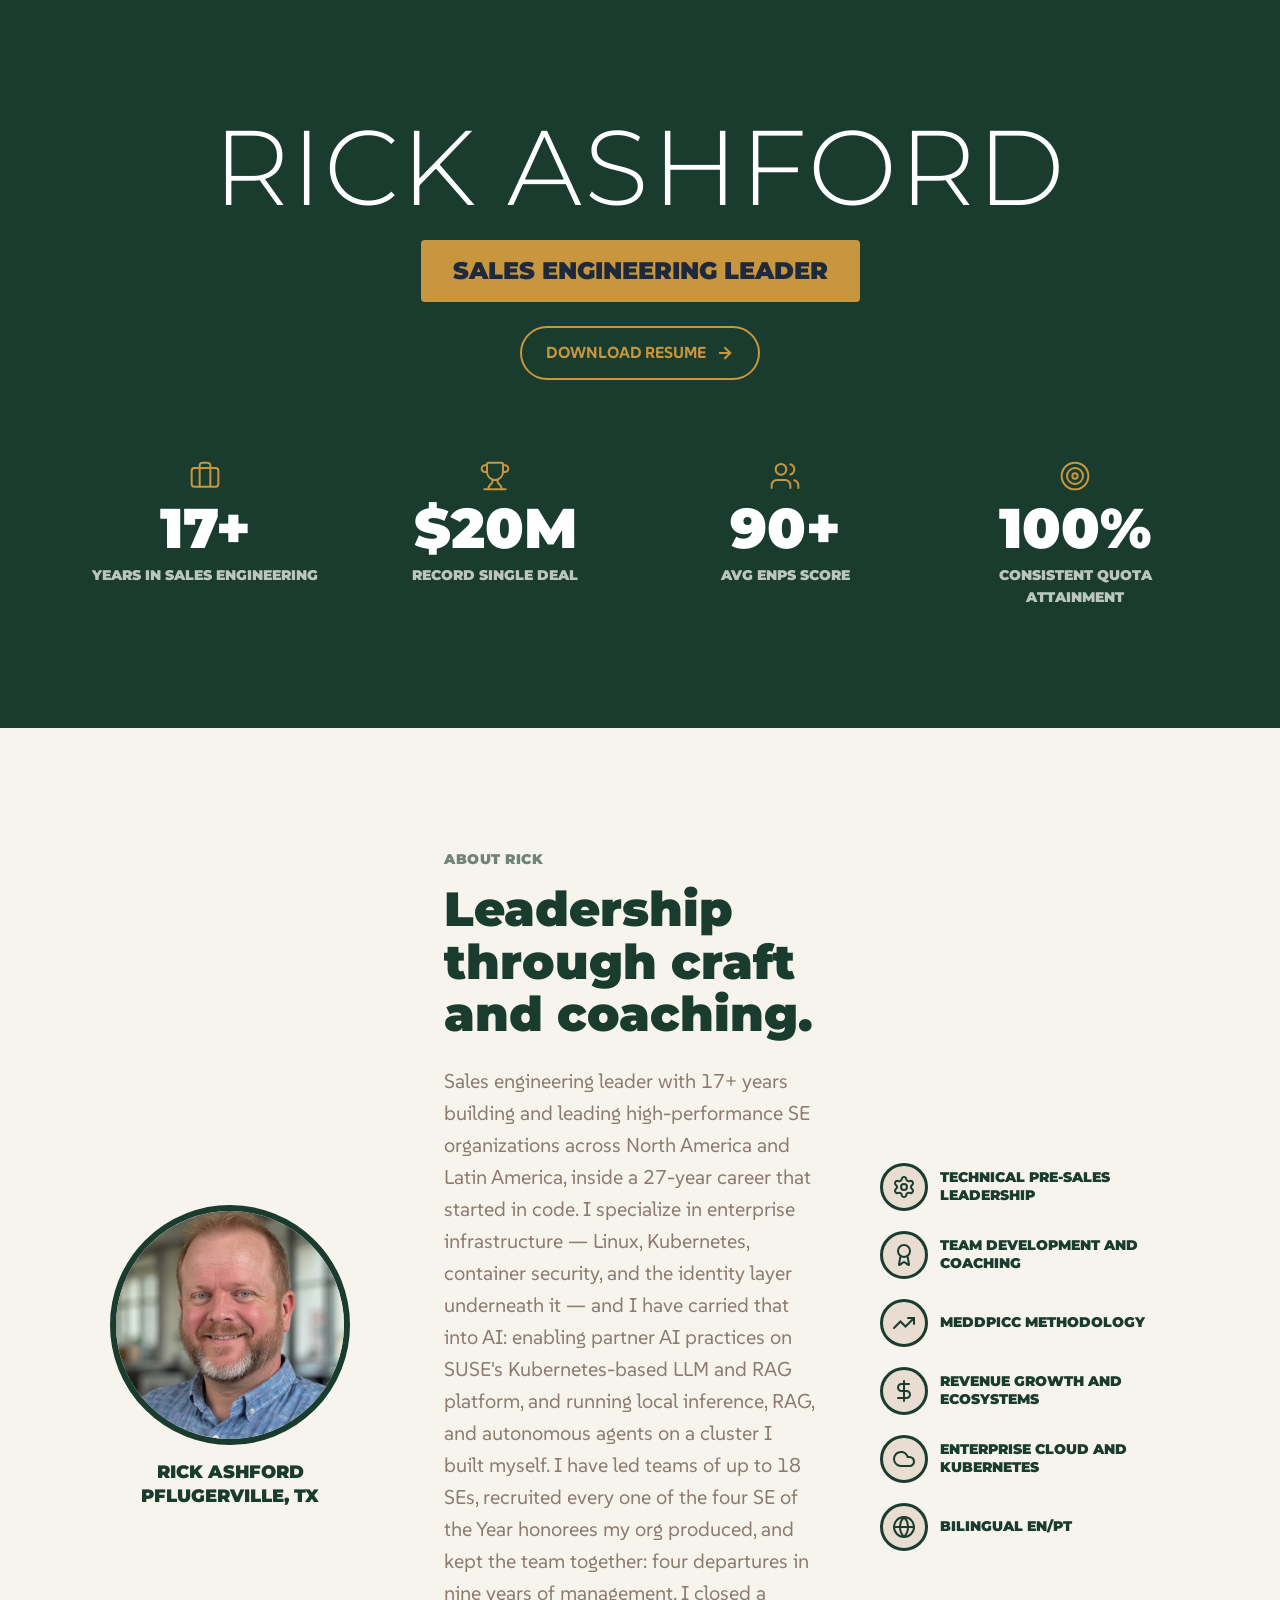
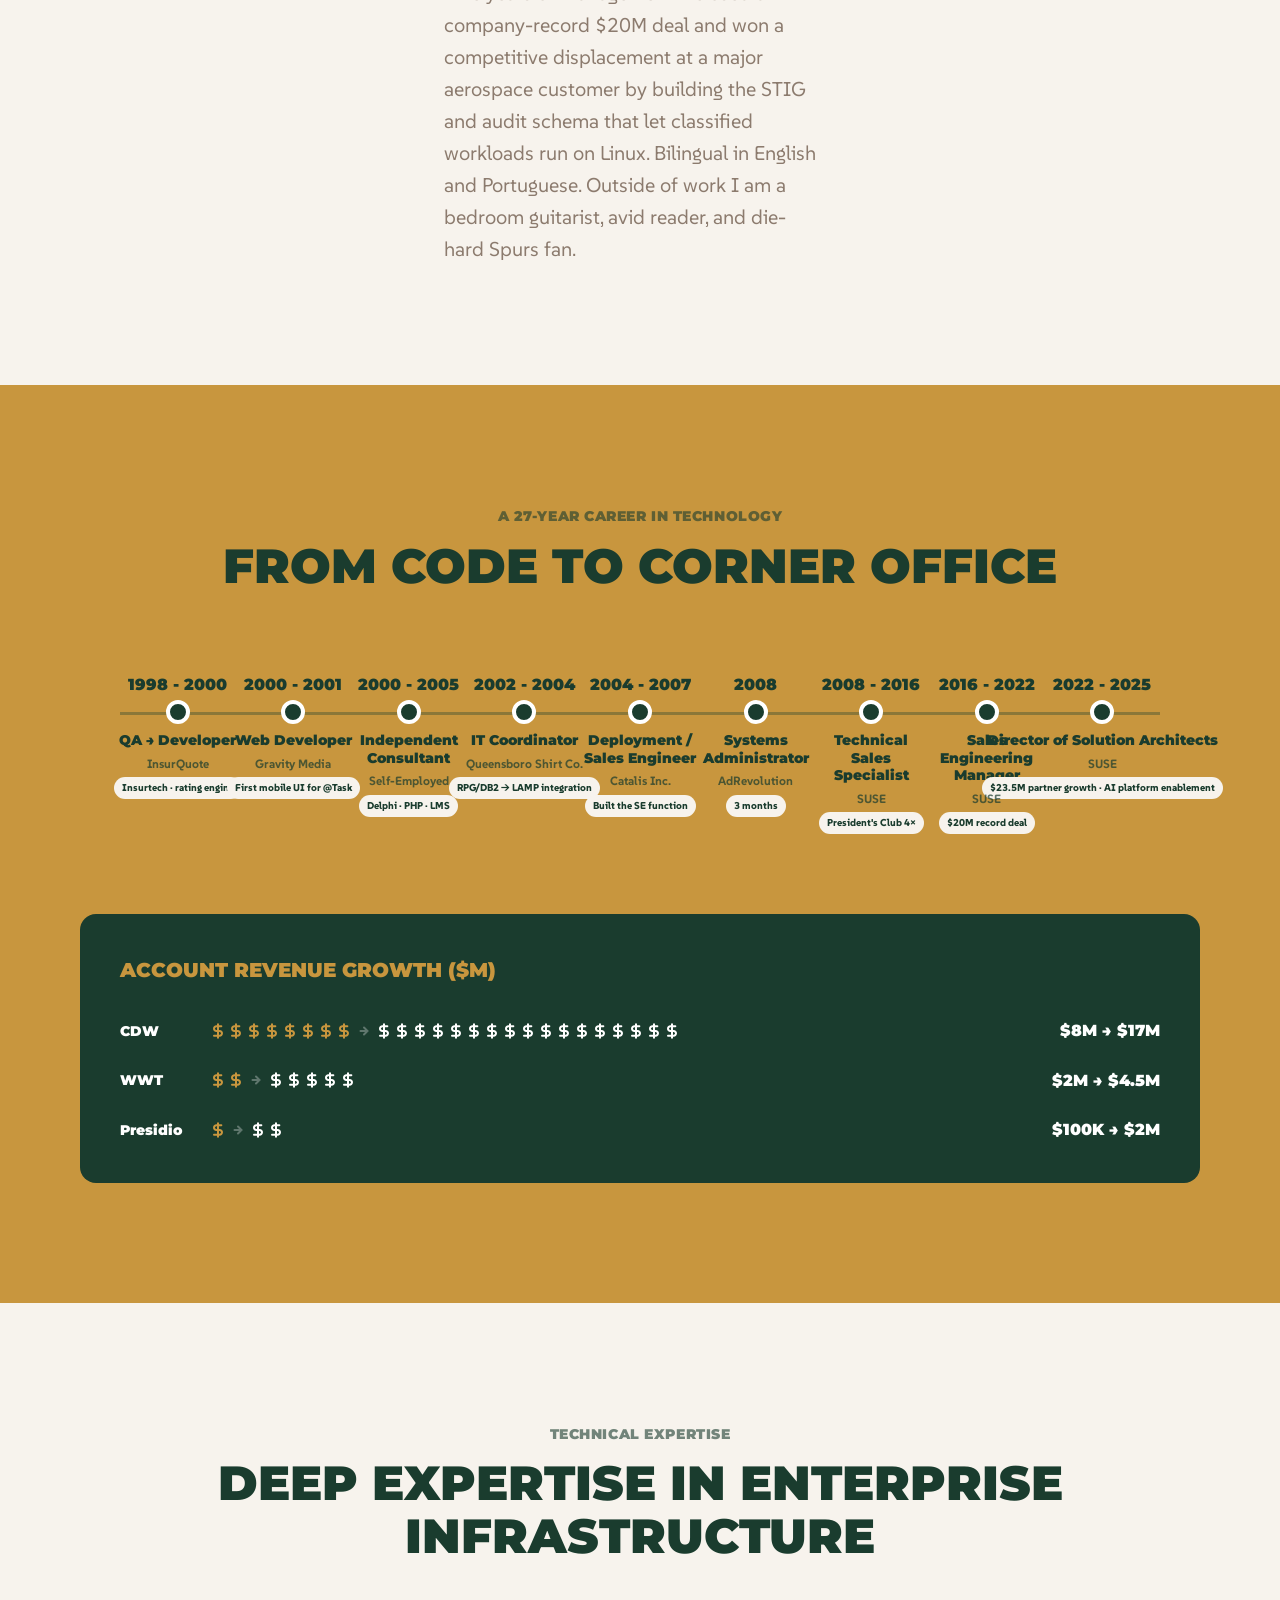
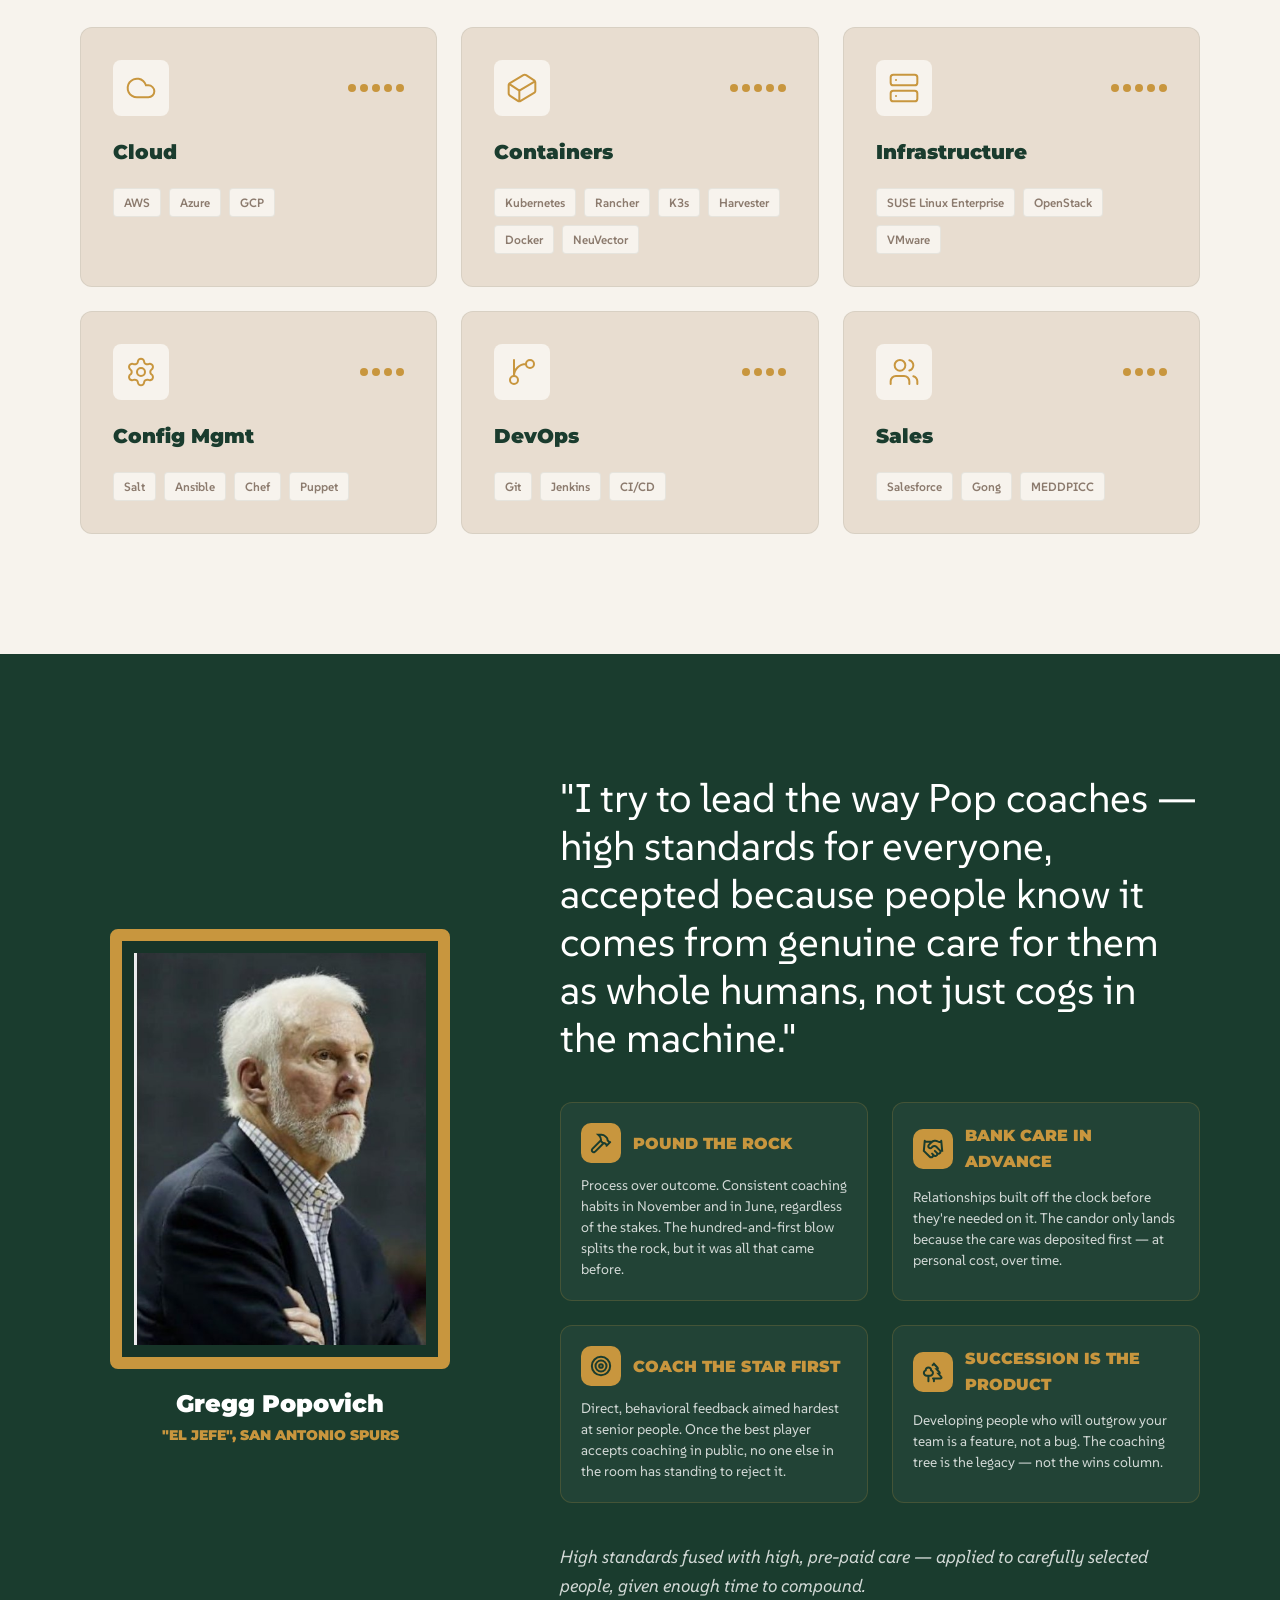
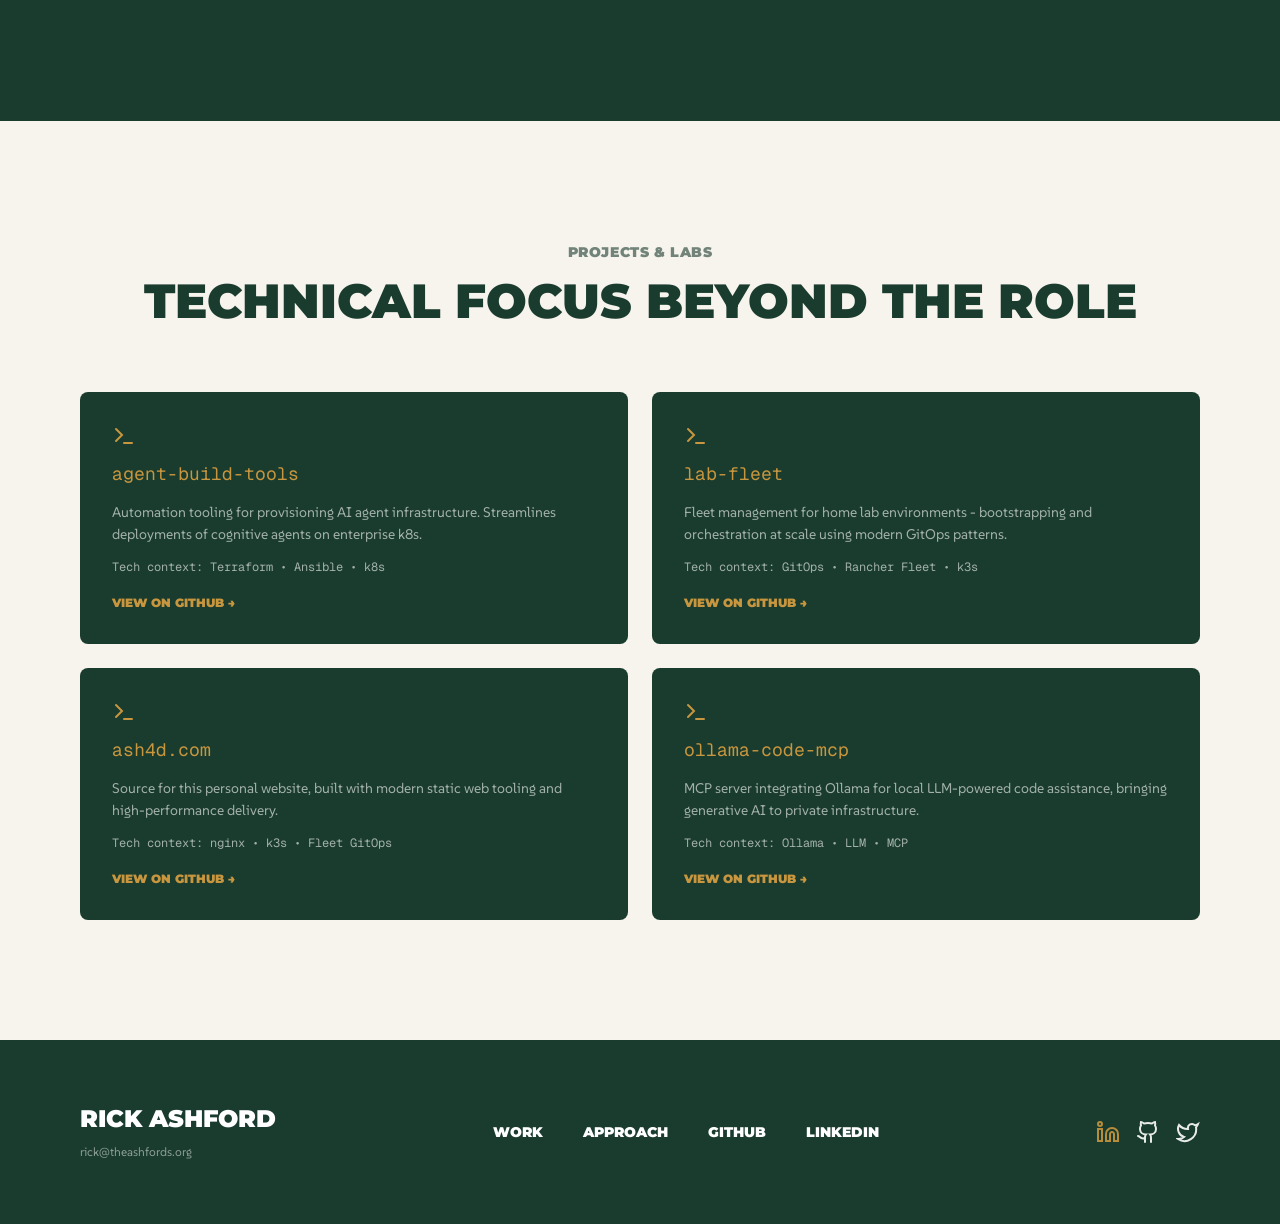
==== site/index.html @ 8d8cb748 "Add AI/ML skills and self-directed technical work The technical skills section had no AI content at " ====
<!DOCTYPE html>
<html lang="en">
<head>
<meta charset="utf-8">
<meta name="viewport" content="width=device-width, initial-scale=1">
<title>Rick Ashford — Sales Engineering Leader</title>
<meta name="description" content="Sales engineering leader with 17+ years building and leading high-performance SE organizations, inside a 27-year career in technology. Enterprise Linux, Kubernetes, identity and container security.">
<link rel="preconnect" href="https://fonts.googleapis.com">
<link rel="preconnect" href="https://fonts.gstatic.com" crossorigin>
<link href="https://fonts.googleapis.com/css2?family=Montserrat:wght@300;900&family=SUSE:ital,wght@0,400;0,600;0,700;0,800;1,400&family=Geist+Mono&display=swap" rel="stylesheet">
<link rel="stylesheet" href="style.css">
</head>
<body>

<header class="hero" id="top">
  <div class="hero-head">
    <h1>RICK ASHFORD</h1>
    <span class="hero-badge">Sales Engineering Leader</span>
    <a class="btn-resume" href="/resume.pdf">DOWNLOAD RESUME
      <img src="img/v2/hero-arrow-right.svg" alt="" width="18" height="18">
    </a>
  </div>
  <div class="hero-stats">
    <div class="stat">
      <img src="img/v2/briefcase.svg" alt="" width="32" height="32">
      <p class="stat-value">17+</p>
      <p class="stat-label">Years in Sales Engineering</p>
    </div>
    <div class="stat">
      <img src="img/v2/trophy.svg" alt="" width="32" height="32">
      <p class="stat-value">$20M</p>
      <p class="stat-label">Record Single Deal</p>
    </div>
    <div class="stat">
      <img src="img/v2/users.svg" alt="" width="32" height="32">
      <p class="stat-value">90+</p>
      <p class="stat-label">Avg eNPS Score</p>
    </div>
    <div class="stat">
      <img src="img/v2/target.svg" alt="" width="32" height="32">
      <p class="stat-value">100%</p>
      <p class="stat-label">Consistent Quota Attainment</p>
    </div>
  </div>
</header>

<section class="about" id="about">
  <div class="about-photo">
    <div class="photo-ring">
      <img src="img/headshot.jpg" alt="Rick Ashford">
    </div>
    <p class="photo-caption">Rick Ashford<br>Pflugerville, TX</p>
  </div>
  <div class="about-copy">
    <p class="kicker">About Rick</p>
    <h2>Leadership through craft and coaching.</h2>
    <p class="about-body">Sales engineering leader with 17+ years building and leading high-performance SE organizations across North America and Latin America, inside a 27-year career that started in code. I specialize in enterprise infrastructure — Linux, Kubernetes, container security, and the identity layer underneath it — and I have carried that into AI: enabling partner AI practices on SUSE's Kubernetes-based LLM and RAG platform, and running local inference, RAG, and autonomous agents on a cluster I built myself. I have led teams of up to 18 SEs, recruited every one of the four SE of the Year honorees my org produced, and kept the team together: four departures in nine years of management. I closed a company-record $20M deal and won a competitive displacement at a major aerospace customer by building the STIG and audit schema that let classified workloads run on Linux. Bilingual in English and Portuguese. Outside of work I am a bedroom guitarist, avid reader, and die-hard Spurs fan.</p>
  </div>
  <div class="about-highlights">
    <div class="hl"><span class="hl-icon"><img src="img/v2/settings-green.svg" alt="" width="24" height="24"></span>Technical Pre-Sales Leadership</div>
    <div class="hl"><span class="hl-icon"><img src="img/v2/award.svg" alt="" width="24" height="24"></span>Team Development and Coaching</div>
    <div class="hl"><span class="hl-icon"><img src="img/v2/trending-up.svg" alt="" width="24" height="24"></span>MEDDPICC Methodology</div>
    <div class="hl"><span class="hl-icon"><img src="img/v2/dollar-green.svg" alt="" width="24" height="24"></span>Revenue Growth and Ecosystems</div>
    <div class="hl"><span class="hl-icon"><img src="img/v2/cloud-green.svg" alt="" width="24" height="24"></span>Enterprise Cloud and Kubernetes</div>
    <div class="hl"><span class="hl-icon"><img src="img/v2/globe.svg" alt="" width="24" height="24"></span>Bilingual EN/PT</div>
  </div>
</section>

<section class="career" id="work">
  <div class="section-head">
    <p class="kicker">A 27-Year Career in Technology</p>
    <h2>FROM CODE TO CORNER OFFICE</h2>
  </div>
  <div class="timeline">
    <div class="tl-item">
      <div class="tl-top"><p class="tl-years">1998 - 2000</p><span class="tl-dot"></span></div>
      <div class="tl-body">
        <p class="tl-role">QA &rarr; Developer</p>
        <p class="tl-org">InsurQuote</p>
        <span class="tl-tag">Insurtech &middot; rating engine</span>
      </div>
    </div>
    <div class="tl-item">
      <div class="tl-top"><p class="tl-years">2000 - 2001</p><span class="tl-dot"></span></div>
      <div class="tl-body">
        <p class="tl-role">Web Developer</p>
        <p class="tl-org">Gravity Media</p>
        <span class="tl-tag">First mobile UI for @Task</span>
      </div>
    </div>
    <div class="tl-item">
      <div class="tl-top"><p class="tl-years">2000 - 2005</p><span class="tl-dot"></span></div>
      <div class="tl-body">
        <p class="tl-role">Independent Consultant</p>
        <p class="tl-org">Self-Employed</p>
        <span class="tl-tag">Delphi &middot; PHP &middot; LMS</span>
      </div>
    </div>
    <div class="tl-item">
      <div class="tl-top"><p class="tl-years">2002 - 2004</p><span class="tl-dot"></span></div>
      <div class="tl-body">
        <p class="tl-role">IT Coordinator</p>
        <p class="tl-org">Queensboro Shirt Co.</p>
        <span class="tl-tag">RPG/DB2 &rarr; LAMP integration</span>
      </div>
    </div>
    <div class="tl-item">
      <div class="tl-top"><p class="tl-years">2004 - 2007</p><span class="tl-dot"></span></div>
      <div class="tl-body">
        <p class="tl-role">Deployment / Sales Engineer</p>
        <p class="tl-org">Catalis Inc.</p>
        <span class="tl-tag">Built the SE function</span>
      </div>
    </div>
    <div class="tl-item">
      <div class="tl-top"><p class="tl-years">2008</p><span class="tl-dot"></span></div>
      <div class="tl-body">
        <p class="tl-role">Systems Administrator</p>
        <p class="tl-org">AdRevolution</p>
        <span class="tl-tag">3 months</span>
      </div>
    </div>
    <div class="tl-item">
      <div class="tl-top"><p class="tl-years">2008 - 2016</p><span class="tl-dot"></span></div>
      <div class="tl-body">
        <p class="tl-role">Technical Sales Specialist</p>
        <p class="tl-org">SUSE</p>
        <span class="tl-tag">President's Club 4&times;</span>
      </div>
    </div>
    <div class="tl-item">
      <div class="tl-top"><p class="tl-years">2016 - 2022</p><span class="tl-dot"></span></div>
      <div class="tl-body">
        <p class="tl-role">Sales Engineering Manager</p>
        <p class="tl-org">SUSE</p>
        <span class="tl-tag">$20M record deal</span>
      </div>
    </div>
    <div class="tl-item">
      <div class="tl-top"><p class="tl-years">2022 - 2025</p><span class="tl-dot"></span></div>
      <div class="tl-body">
        <p class="tl-role">Director of Solution Architects</p>
        <p class="tl-org">SUSE</p>
        <span class="tl-tag">$23.5M partner growth &middot; AI platform enablement</span>
      </div>
    </div>
  </div>
  <div class="rev-chart">
    <p class="rev-title">ACCOUNT REVENUE GROWTH ($M)</p>
    <div class="rev-rows">
      <div class="rev-row">
        <span class="rev-acct">CDW</span>
        <span class="rev-bars">
          <span class="d-group"><img src="img/v2/dollar-gold.svg" alt="$" width="16" height="16"><img src="img/v2/dollar-gold.svg" alt="$" width="16" height="16"><img src="img/v2/dollar-gold.svg" alt="$" width="16" height="16"><img src="img/v2/dollar-gold.svg" alt="$" width="16" height="16"><img src="img/v2/dollar-gold.svg" alt="$" width="16" height="16"><img src="img/v2/dollar-gold.svg" alt="$" width="16" height="16"><img src="img/v2/dollar-gold.svg" alt="$" width="16" height="16"><img src="img/v2/dollar-gold.svg" alt="$" width="16" height="16"></span>
          <img class="rev-arrow" src="img/v2/chart-arrow.svg" alt="to" width="12" height="12">
          <span class="d-group"><img src="img/v2/dollar-white.svg" alt="$" width="16" height="16"><img src="img/v2/dollar-white.svg" alt="$" width="16" height="16"><img src="img/v2/dollar-white.svg" alt="$" width="16" height="16"><img src="img/v2/dollar-white.svg" alt="$" width="16" height="16"><img src="img/v2/dollar-white.svg" alt="$" width="16" height="16"><img src="img/v2/dollar-white.svg" alt="$" width="16" height="16"><img src="img/v2/dollar-white.svg" alt="$" width="16" height="16"><img src="img/v2/dollar-white.svg" alt="$" width="16" height="16"><img src="img/v2/dollar-white.svg" alt="$" width="16" height="16"><img src="img/v2/dollar-white.svg" alt="$" width="16" height="16"><img src="img/v2/dollar-white.svg" alt="$" width="16" height="16"><img src="img/v2/dollar-white.svg" alt="$" width="16" height="16"><img src="img/v2/dollar-white.svg" alt="$" width="16" height="16"><img src="img/v2/dollar-white.svg" alt="$" width="16" height="16"><img src="img/v2/dollar-white.svg" alt="$" width="16" height="16"><img src="img/v2/dollar-white.svg" alt="$" width="16" height="16"><img src="img/v2/dollar-white.svg" alt="$" width="16" height="16"></span>
        </span>
        <span class="rev-val">$8M → $17M</span>
      </div>
      <div class="rev-row">
        <span class="rev-acct">WWT</span>
        <span class="rev-bars">
          <span class="d-group"><img src="img/v2/dollar-gold.svg" alt="$" width="16" height="16"><img src="img/v2/dollar-gold.svg" alt="$" width="16" height="16"></span>
          <img class="rev-arrow" src="img/v2/chart-arrow.svg" alt="to" width="12" height="12">
          <span class="d-group"><img src="img/v2/dollar-white.svg" alt="$" width="16" height="16"><img src="img/v2/dollar-white.svg" alt="$" width="16" height="16"><img src="img/v2/dollar-white.svg" alt="$" width="16" height="16"><img src="img/v2/dollar-white.svg" alt="$" width="16" height="16"><img src="img/v2/dollar-white.svg" alt="$" width="16" height="16"></span>
        </span>
        <span class="rev-val">$2M → $4.5M</span>
      </div>
      <div class="rev-row">
        <span class="rev-acct">Presidio</span>
        <span class="rev-bars">
          <span class="d-group"><img src="img/v2/dollar-gold.svg" alt="$" width="16" height="16"></span>
          <img class="rev-arrow" src="img/v2/chart-arrow.svg" alt="to" width="12" height="12">
          <span class="d-group"><img src="img/v2/dollar-white.svg" alt="$" width="16" height="16"><img src="img/v2/dollar-white.svg" alt="$" width="16" height="16"></span>
        </span>
        <span class="rev-val">$100K → $2M</span>
      </div>
    </div>
  </div>
</section>

<section class="expertise">
  <div class="section-head">
    <p class="kicker">Technical Expertise</p>
    <h2>DEEP EXPERTISE IN ENTERPRISE INFRASTRUCTURE</h2>
  </div>
  <div class="expertise-grid">
    <div class="ex-card">
      <div class="ex-top">
        <span class="ex-icon"><img src="img/v2/cloud-gold.svg" alt="" width="32" height="32"></span>
        <span class="dots"><i></i><i></i><i></i><i></i><i></i></span>
      </div>
      <p class="ex-title">Cloud</p>
      <div class="tags"><span class="tag">AWS</span><span class="tag">Azure</span><span class="tag">GCP</span></div>
    </div>
    <div class="ex-card">
      <div class="ex-top">
        <span class="ex-icon"><img src="img/v2/cuboid.svg" alt="" width="32" height="32"></span>
        <span class="dots"><i></i><i></i><i></i><i></i><i></i></span>
      </div>
      <p class="ex-title">Containers</p>
      <div class="tags"><span class="tag">Kubernetes</span><span class="tag">Rancher</span><span class="tag">K3s</span><span class="tag">Harvester</span><span class="tag">Docker</span><span class="tag">NeuVector</span></div>
    </div>
    <div class="ex-card">
      <div class="ex-top">
        <span class="ex-icon"><img src="img/v2/server.svg" alt="" width="32" height="32"></span>
        <span class="dots"><i></i><i></i><i></i><i></i><i></i></span>
      </div>
      <p class="ex-title">Infrastructure</p>
      <div class="tags"><span class="tag">SUSE Linux Enterprise</span><span class="tag">OpenStack</span><span class="tag">VMware</span></div>
    </div>
    <div class="ex-card">
      <div class="ex-top">
        <span class="ex-icon"><img src="img/v2/settings-gold.svg" alt="" width="32" height="32"></span>
        <span class="dots dots-4"><i></i><i></i><i></i><i></i></span>
      </div>
      <p class="ex-title">Config Mgmt</p>
      <div class="tags"><span class="tag">Salt</span><span class="tag">Ansible</span><span class="tag">Chef</span><span class="tag">Puppet</span></div>
    </div>
    <div class="ex-card">
      <div class="ex-top">
        <span class="ex-icon"><img src="img/v2/git-branch.svg" alt="" width="32" height="32"></span>
        <span class="dots dots-4"><i></i><i></i><i></i><i></i></span>
      </div>
      <p class="ex-title">DevOps</p>
      <div class="tags"><span class="tag">Git</span><span class="tag">Jenkins</span><span class="tag">CI/CD</span></div>
    </div>
    <div class="ex-card">
      <div class="ex-top">
        <span class="ex-icon"><img src="img/v2/handshake-gold.svg" alt="" width="32" height="32"></span>
        <span class="dots dots-4"><i></i><i></i><i></i><i></i></span>
      </div>
      <p class="ex-title">Sales</p>
      <div class="tags"><span class="tag">Salesforce</span><span class="tag">Gong</span><span class="tag">MEDDPICC</span></div>
    </div>
  </div>
</section>

<section class="philosophy" id="approach">
  <div class="pop-col">
    <div class="pop-frame">
      <img src="img/pop.jpg" alt="Gregg Popovich">
    </div>
    <div class="pop-caption">
      <p class="pop-name">Gregg Popovich</p>
      <p class="pop-role">"El Jefe", San Antonio Spurs</p>
    </div>
  </div>
  <div class="phil-col">
    <blockquote>"I try to lead the way Pop coaches — high standards for everyone, accepted because people know it comes from genuine care for them as whole humans, not just cogs in the machine."</blockquote>
    <div class="principles">
      <div class="principle">
        <div class="pr-head">
          <span class="pr-icon"><img src="img/v2/hammer.svg" alt="" width="22" height="22"></span>
          <p class="pr-title">POUND THE ROCK</p>
        </div>
        <p class="pr-body">Process over outcome. Consistent coaching habits in November and in June, regardless of the stakes. The hundred-and-first blow splits the rock, but it was all that came before.</p>
      </div>
      <div class="principle">
        <div class="pr-head">
          <span class="pr-icon"><img src="img/v2/handshake-dark.svg" alt="" width="22" height="22"></span>
          <p class="pr-title">BANK CARE IN ADVANCE</p>
        </div>
        <p class="pr-body">Relationships built off the clock before they're needed on it. The candor only lands because the care was deposited first — at personal cost, over time.</p>
      </div>
      <div class="principle">
        <div class="pr-head">
          <span class="pr-icon"><img src="img/v2/target-dark.svg" alt="" width="22" height="22"></span>
          <p class="pr-title">COACH THE STAR FIRST</p>
        </div>
        <p class="pr-body">Direct, behavioral feedback aimed hardest at senior people. Once the best player accepts coaching in public, no one else in the room has standing to reject it.</p>
      </div>
      <div class="principle">
        <div class="pr-head">
          <span class="pr-icon"><img src="img/v2/trees.svg" alt="" width="22" height="22"></span>
          <p class="pr-title">SUCCESSION IS THE PRODUCT</p>
        </div>
        <p class="pr-body">Developing people who will outgrow your team is a feature, not a bug. The coaching tree is the legacy — not the wins column.</p>
      </div>
    </div>
    <p class="phil-close">High standards fused with high, pre-paid care — applied to carefully selected people, given enough time to compound.</p>
  </div>
</section>

<section class="projects">
  <div class="section-head">
    <p class="kicker">Projects &amp; Labs</p>
    <h2>TECHNICAL FOCUS BEYOND THE ROLE</h2>
  </div>
  <div class="projects-grid">
    <a class="project-card" href="https://github.com/darthzen/agent-build-tools">
      <img src="img/v2/terminal.svg" alt="" width="24" height="24">
      <p class="pj-name">agent-build-tools</p>
      <p class="pj-desc">Automation tooling for provisioning AI agent infrastructure. Streamlines deployments of cognitive agents on enterprise k8s.</p>
      <p class="pj-tech">Tech context: Terraform • Ansible • k8s</p>
      <p class="pj-link">VIEW ON GITHUB →</p>
    </a>
    <a class="project-card" href="https://github.com/darthzen/lab-fleet">
      <img src="img/v2/terminal.svg" alt="" width="24" height="24">
      <p class="pj-name">lab-fleet</p>
      <p class="pj-desc">Fleet management for home lab environments - bootstrapping and orchestration at scale using modern GitOps patterns.</p>
      <p class="pj-tech">Tech context: GitOps • Rancher Fleet • k3s</p>
      <p class="pj-link">VIEW ON GITHUB →</p>
    </a>
    <a class="project-card" href="https://github.com/darthzen/ash4d.com">
      <img src="img/v2/terminal.svg" alt="" width="24" height="24">
      <p class="pj-name">ash4d.com</p>
      <p class="pj-desc">Source for this personal website, built with modern static web tooling and high-performance delivery.</p>
      <p class="pj-tech">Tech context: nginx • k3s • Fleet GitOps</p>
      <p class="pj-link">VIEW ON GITHUB →</p>
    </a>
    <a class="project-card" href="https://github.com/darthzen/ollama-code-mcp">
      <img src="img/v2/terminal.svg" alt="" width="24" height="24">
      <p class="pj-name">ollama-code-mcp</p>
      <p class="pj-desc">MCP server integrating Ollama for local LLM-powered code assistance, bringing generative AI to private infrastructure.</p>
      <p class="pj-tech">Tech context: Ollama • LLM • MCP</p>
      <p class="pj-link">VIEW ON GITHUB →</p>
    </a>
  </div>
</section>

<footer class="footer" id="contact">
  <div class="ft-brand">
    <p class="ft-name">RICK ASHFORD</p>
    <a class="ft-email" href="mailto:rick@theashfords.org">rick@theashfords.org</a>
  </div>
  <nav class="ft-nav">
    <a href="#work">WORK</a>
    <a href="#approach">APPROACH</a>
    <a href="https://github.com/darthzen">GITHUB</a>
    <a href="https://www.linkedin.com/in/rickashford">LINKEDIN</a>
  </nav>
  <div class="ft-social">
    <a href="https://www.linkedin.com/in/rickashford" aria-label="LinkedIn"><img src="img/v2/linkedin.svg" alt="" width="24" height="24"></a>
    <a href="https://github.com/darthzen" aria-label="GitHub"><img src="img/v2/github.svg" alt="" width="24" height="24"></a>
    <a href="https://x.com/darthzen" aria-label="Rick on X"><img src="img/v2/twitter.svg" alt="" width="24" height="24"></a>
  </div>
</footer>

</body>
</html>
---- site/style.css ----
:root {
  --green: #1a3c2e;
  --gold: #c8963e;
  --cream: #f7f3ed;
  --beige: #e8ddd0;
  --taupe: #8c7b6e;
  --ink: #1e293b;
  --font-display: "Montserrat", sans-serif;
  --font-body: "SUSE", sans-serif;
  --font-mono: "Geist Mono", monospace;
}

* { margin: 0; padding: 0; box-sizing: border-box; }

html { scroll-behavior: smooth; }

body {
  font-family: var(--font-body);
  color: var(--green);
  background: var(--cream);
  line-height: 1.6;
}

section, .hero, .footer { padding: 120px 80px; }

img { vertical-align: middle; }

.kicker {
  font-family: var(--font-display);
  font-weight: 900;
  font-size: 14px;
  text-transform: uppercase;
  letter-spacing: 0.04em;
  opacity: 0.6;
}

h2 {
  font-family: var(--font-display);
  font-weight: 900;
  font-size: 48px;
  line-height: 1.1;
  margin-top: 12px;
}

.section-head { text-align: center; margin-bottom: 64px; }

/* ---------- hero ---------- */
.hero {
  background: var(--green);
  display: flex;
  flex-direction: column;
  align-items: center;
  gap: 80px;
}
.hero-head {
  display: flex;
  flex-direction: column;
  align-items: center;
  gap: 24px;
  width: 100%;
}
.hero h1 {
  font-family: var(--font-display);
  font-weight: 300;
  font-size: clamp(56px, 8.3vw, 120px);
  line-height: 0.9;
  color: #ffffff;
  text-align: center;
  letter-spacing: 0.02em;
}
.hero-badge {
  background: var(--gold);
  color: var(--ink);
  font-family: var(--font-display);
  font-weight: 900;
  font-size: 24px;
  text-transform: uppercase;
  padding: 12px 32px;
  border-radius: 4px;
}
.btn-resume {
  display: inline-flex;
  align-items: center;
  gap: 10px;
  border: 2px solid var(--gold);
  border-radius: 999px;
  padding: 12px 24px;
  color: var(--gold);
  font-weight: 700;
  font-size: 16px;
  text-decoration: none;
  transition: background 0.15s ease, transform 0.15s ease;
}
.btn-resume:hover { background: rgba(200, 150, 62, 0.12); transform: translateY(-2px); }
.hero-stats {
  display: flex;
  gap: 40px;
  width: 100%;
  max-width: 1280px;
}
.stat {
  flex: 1;
  display: flex;
  flex-direction: column;
  align-items: center;
  gap: 8px;
  text-align: center;
}
.stat-value {
  font-family: var(--font-display);
  font-weight: 900;
  font-size: 56px;
  line-height: 1;
  color: #ffffff;
}
.stat-label {
  font-family: var(--font-display);
  font-weight: 900;
  font-size: 14px;
  text-transform: uppercase;
  color: #ffffff;
  opacity: 0.7;
}

/* ---------- about ---------- */
.about {
  background: var(--cream);
  display: flex;
  align-items: center;
  gap: 64px;
}
.about-photo {
  width: 300px;
  flex-shrink: 0;
  display: flex;
  flex-direction: column;
  align-items: center;
  gap: 16px;
}
.photo-ring {
  width: 240px;
  height: 240px;
  border: 6px solid var(--green);
  border-radius: 50%;
  overflow: hidden;
}
.photo-ring img { width: 100%; height: 100%; object-fit: cover; display: block; }
.photo-caption {
  font-family: var(--font-display);
  font-weight: 900;
  font-size: 18px;
  text-transform: uppercase;
  text-align: center;
  line-height: 1.3;
}
.about-copy { flex: 1; }
.about-copy h2 { margin-top: 12px; }
.about-body {
  font-size: 20px;
  line-height: 1.6;
  color: var(--taupe);
  margin-top: 24px;
}
.about-highlights {
  width: 320px;
  flex-shrink: 0;
  display: flex;
  flex-direction: column;
  gap: 20px;
}
.hl {
  display: flex;
  align-items: center;
  gap: 12px;
  font-family: var(--font-display);
  font-weight: 900;
  font-size: 14px;
  text-transform: uppercase;
  line-height: 1.25;
}
.hl-icon {
  width: 48px;
  height: 48px;
  flex-shrink: 0;
  background: var(--beige);
  border: 3px solid var(--green);
  border-radius: 24px;
  display: flex;
  align-items: center;
  justify-content: center;
}

/* ---------- career (timeline + chart) ---------- */
.career { background: var(--gold); }
.career .section-head { color: var(--green); margin-bottom: 80px; }
.timeline {
  position: relative;
  display: flex;
  padding: 0 40px;
  margin: 0 auto;
  max-width: 1280px;
}
.timeline::before {
  content: "";
  position: absolute;
  left: 40px;
  right: 40px;
  top: 40px;
  height: 3px;
  background: rgba(26, 60, 46, 0.35);
}
.tl-item {
  flex: 1;
  display: flex;
  flex-direction: column;
  align-items: center;
  min-width: 0;
}
.tl-top {
  height: 52px;
  display: flex;
  flex-direction: column;
  align-items: center;
  justify-content: space-between;
  position: relative;
  z-index: 1;
}
.tl-years {
  font-family: var(--font-display);
  font-weight: 900;
  font-size: 16px;
  text-align: center;
}
.tl-dot {
  width: 24px;
  height: 24px;
  border-radius: 12px;
  background: var(--green);
  border: 4px solid #ffffff;
}
.tl-body {
  display: flex;
  flex-direction: column;
  align-items: center;
  gap: 4px;
  padding-top: 8px;
  text-align: center;
}
.tl-role { font-family: var(--font-display); font-weight: 900; font-size: 14px; line-height: 1.25; }
.tl-org { font-weight: 700; font-size: 12px; opacity: 0.7; }
.tl-tag {
  background: var(--cream);
  border-radius: 100px;
  padding: 3px 8px;
  font-weight: 800;
  font-size: 10px;
  white-space: nowrap;
}
.rev-chart {
  background: var(--green);
  border-radius: 16px;
  padding: 40px;
  margin: 80px auto 0;
  max-width: 1280px;
  display: flex;
  flex-direction: column;
  gap: 32px;
}
.rev-title {
  font-family: var(--font-display);
  font-weight: 900;
  font-size: 20px;
  color: var(--gold);
}
.rev-rows { display: flex; flex-direction: column; gap: 24px; }
.rev-row { display: flex; align-items: center; gap: 20px; }
.rev-acct {
  width: 70px;
  flex-shrink: 0;
  font-family: var(--font-display);
  font-weight: 900;
  font-size: 14px;
  color: #ffffff;
}
.rev-bars { flex: 1; display: flex; align-items: center; gap: 4px; flex-wrap: wrap; }
.d-group { display: inline-flex; gap: 2px; flex-wrap: wrap; }
.rev-arrow { margin: 0 2px; }
.rev-val {
  font-family: var(--font-display);
  font-weight: 900;
  font-size: 16px;
  color: #ffffff;
  white-space: nowrap;
}

/* ---------- expertise ---------- */
.expertise { background: var(--cream); }
.expertise-grid {
  display: grid;
  grid-template-columns: repeat(3, 1fr);
  gap: 24px;
  max-width: 1280px;
  margin: 0 auto;
  align-items: stretch;
}
.ex-card {
  background: var(--beige);
  border: 1px solid rgba(26, 60, 46, 0.08);
  border-radius: 12px;
  padding: 32px;
  display: flex;
  flex-direction: column;
  gap: 20px;
}
.ex-top { display: flex; align-items: center; justify-content: space-between; }
.ex-icon {
  width: 56px;
  height: 56px;
  background: var(--cream);
  border-radius: 8px;
  display: flex;
  align-items: center;
  justify-content: center;
}
.dots { display: inline-flex; gap: 4px; }
.dots i {
  width: 8px;
  height: 8px;
  border-radius: 50%;
  background: var(--gold);
}
.ex-title { font-family: var(--font-display); font-weight: 900; font-size: 20px; }
.tags { display: flex; flex-wrap: wrap; gap: 8px; }
.tag {
  background: var(--cream);
  border: 1px solid rgba(26, 60, 46, 0.08);
  border-radius: 4px;
  padding: 4px 10px;
  font-weight: 600;
  font-size: 12px;
  color: var(--taupe);
}

/* ---------- philosophy ---------- */
.philosophy {
  background: var(--green);
  display: flex;
  align-items: center;
  gap: 80px;
}
.pop-col {
  width: 400px;
  flex-shrink: 0;
  display: flex;
  flex-direction: column;
  align-items: center;
  gap: 16px;
}
.pop-frame {
  width: 340px;
  height: 440px;
  border: 12px solid var(--gold);
  border-radius: 8px;
  padding: 12px;
  background: rgba(0, 0, 0, 0.13);
}
.pop-frame img { width: 100%; height: 100%; object-fit: cover; display: block; }
.pop-caption { text-align: center; }
.pop-name { font-family: var(--font-display); font-weight: 900; font-size: 24px; color: #ffffff; }
.pop-role {
  font-family: var(--font-display);
  font-weight: 900;
  font-size: 14px;
  text-transform: uppercase;
  color: var(--gold);
}
.phil-col {
  flex: 1;
  display: flex;
  flex-direction: column;
  gap: 40px;
}
.philosophy blockquote {
  font-size: 40px;
  line-height: 1.2;
  color: #ffffff;
  font-weight: 400;
}
.principles {
  display: grid;
  grid-template-columns: repeat(2, 1fr);
  gap: 24px;
}
.principle {
  background: rgba(255, 255, 255, 0.04);
  border: 1px solid rgba(200, 150, 62, 0.2);
  border-radius: 12px;
  padding: 20px;
  display: flex;
  flex-direction: column;
  gap: 12px;
}
.pr-head { display: flex; align-items: center; gap: 12px; }
.pr-icon {
  width: 40px;
  height: 40px;
  flex-shrink: 0;
  background: var(--gold);
  border-radius: 10px;
  display: flex;
  align-items: center;
  justify-content: center;
}
.pr-title {
  font-family: var(--font-display);
  font-weight: 900;
  font-size: 16px;
  text-transform: uppercase;
  color: var(--gold);
}
.pr-body { font-size: 14px; line-height: 1.5; color: rgba(255, 255, 255, 0.8); }
.phil-close { font-style: italic; font-size: 18px; line-height: 1.6; color: rgba(255, 255, 255, 0.8); }

/* ---------- projects ---------- */
.projects { background: var(--cream); }
.projects-grid {
  display: grid;
  grid-template-columns: repeat(2, 1fr);
  gap: 24px;
  max-width: 1280px;
  margin: 0 auto;
}
.project-card {
  background: var(--green);
  border-radius: 8px;
  padding: 32px;
  display: flex;
  flex-direction: column;
  gap: 12px;
  text-decoration: none;
  transition: transform 0.15s ease, box-shadow 0.15s ease;
}
.project-card:hover {
  transform: translateY(-4px);
  box-shadow: 0 16px 24px rgba(26, 60, 46, 0.25);
}
.pj-name { font-family: var(--font-mono); font-size: 18px; color: var(--gold); }
.pj-desc { font-size: 14px; color: #ffffff; opacity: 0.6; }
.pj-tech { font-family: var(--font-mono); font-size: 12px; color: #ffffff; opacity: 0.6; }
.pj-link {
  font-family: var(--font-display);
  font-weight: 900;
  font-size: 12px;
  text-transform: uppercase;
  color: var(--gold);
  margin-top: 4px;
}

/* ---------- footer ---------- */
.footer {
  background: var(--green);
  padding: 60px 80px;
  display: flex;
  align-items: center;
  justify-content: space-between;
  gap: 40px;
}
.ft-name { font-family: var(--font-display); font-weight: 900; font-size: 24px; color: #ffffff; }
.ft-email {
  font-size: 12px;
  color: #ffffff;
  opacity: 0.5;
  text-decoration: none;
}
.ft-email:hover { opacity: 1; }
.ft-nav { display: flex; gap: 40px; }
.ft-nav a {
  font-family: var(--font-display);
  font-weight: 900;
  font-size: 14px;
  text-transform: uppercase;
  color: #ffffff;
  text-decoration: none;
  transition: color 0.15s ease;
}
.ft-nav a:hover { color: var(--gold); }
.ft-social { display: flex; gap: 16px; }
.ft-social a { display: inline-flex; opacity: 0.9; transition: opacity 0.15s ease; }
.ft-social a:hover { opacity: 1; }

/* ---------- responsive ---------- */
@media (max-width: 1080px) {
  section, .hero, .footer { padding-left: 40px; padding-right: 40px; }
  .hero-stats { flex-wrap: wrap; gap: 32px; }
  .hero-stats .stat { flex: 1 1 40%; }
  .about { flex-direction: column; }
  .about-copy { width: 100%; }
  .about-highlights { width: 100%; max-width: 480px; }
  .timeline { flex-wrap: wrap; gap: 32px 0; }
  .timeline::before { display: none; }
  .tl-item { flex: 1 1 25%; min-width: 160px; }
  .expertise-grid { grid-template-columns: repeat(2, 1fr); }
  .philosophy { flex-direction: column; }
  .philosophy blockquote { font-size: 32px; }
  .projects-grid { grid-template-columns: 1fr; }
  h2 { font-size: 40px; }
}

@media (max-width: 720px) {
  section, .hero, .footer { padding: 80px 24px; }
  .hero-badge { font-size: 18px; text-align: center; }
  .hero-stats .stat { flex: 1 1 100%; }
  .about-photo { width: 100%; }
  .tl-item { flex: 1 1 100%; }
  .rev-row { flex-wrap: wrap; }
  .rev-acct { width: 100%; }
  .rev-val { width: 100%; }
  .expertise-grid { grid-template-columns: 1fr; }
  .principles { grid-template-columns: 1fr; }
  .pop-frame { width: 100%; max-width: 340px; }
  .footer { flex-direction: column; }
  .ft-nav { flex-wrap: wrap; gap: 24px; justify-content: center; }
  h2 { font-size: 32px; }
}
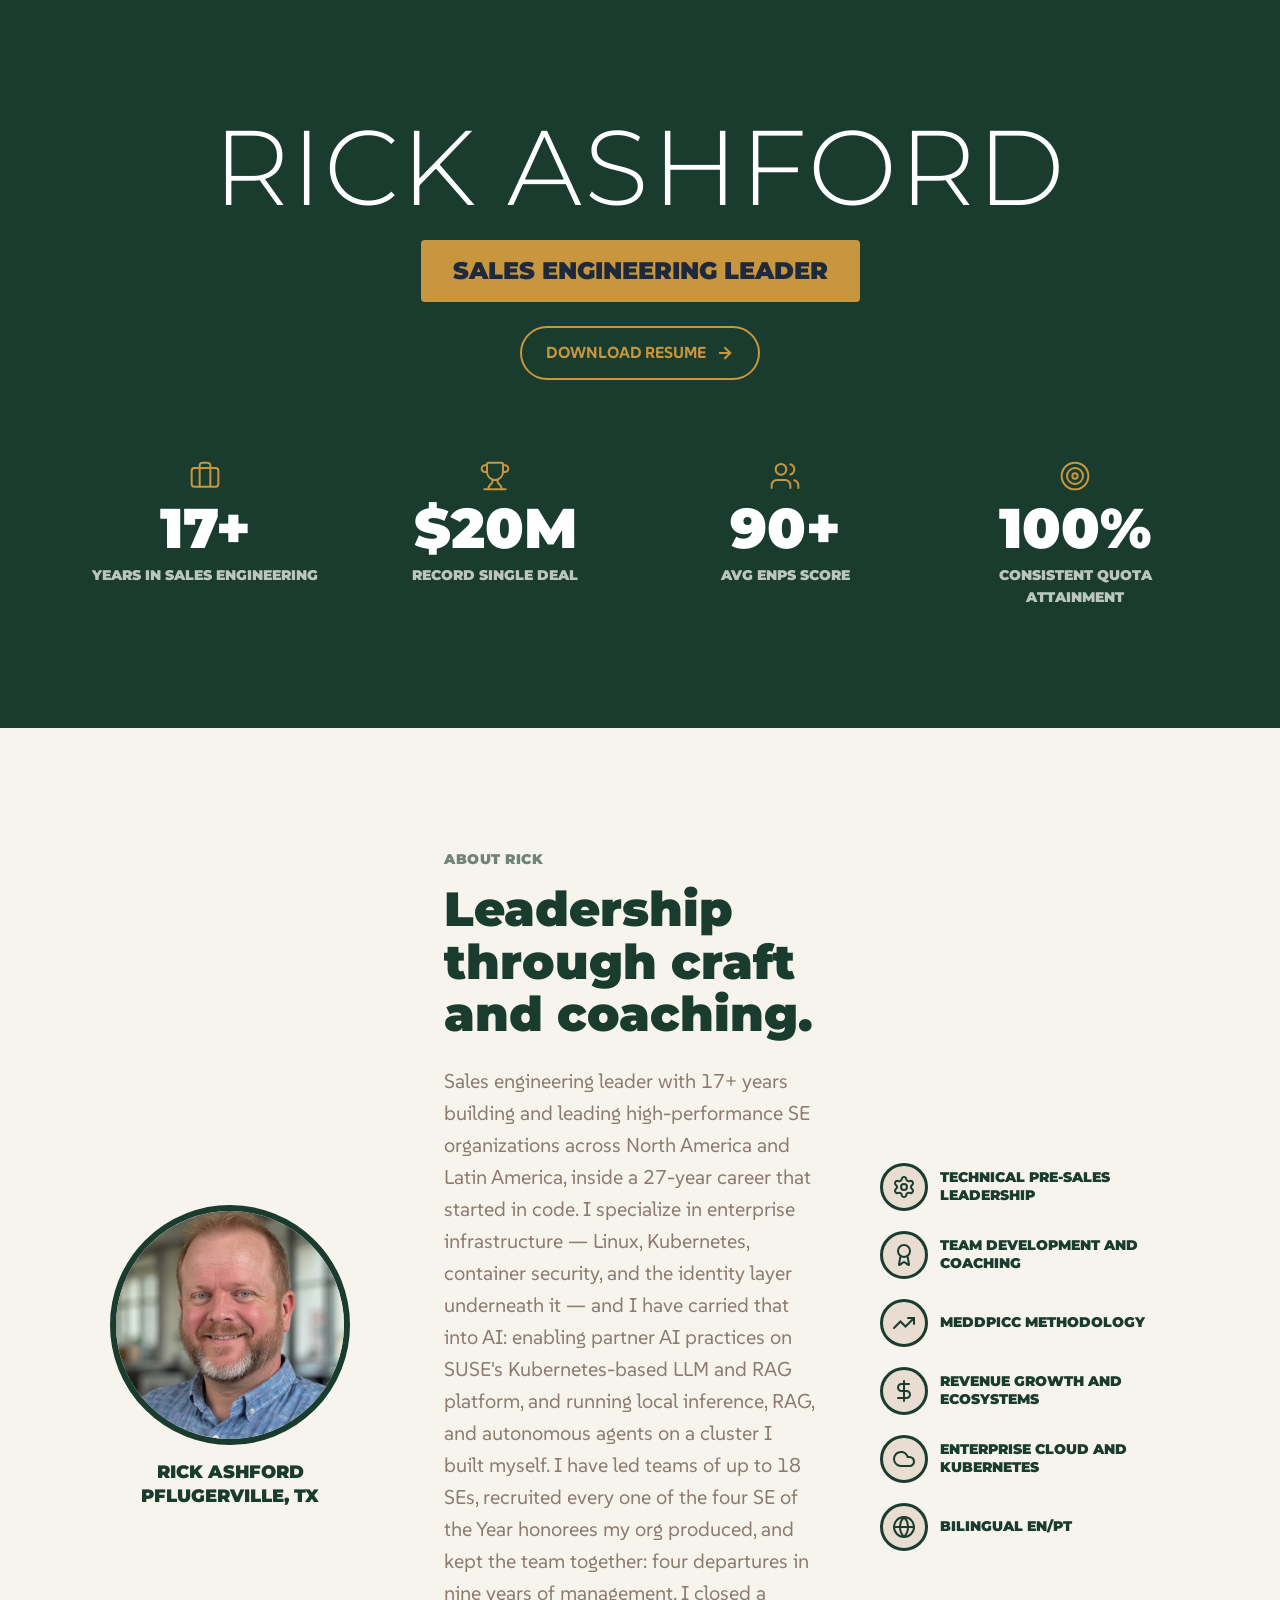
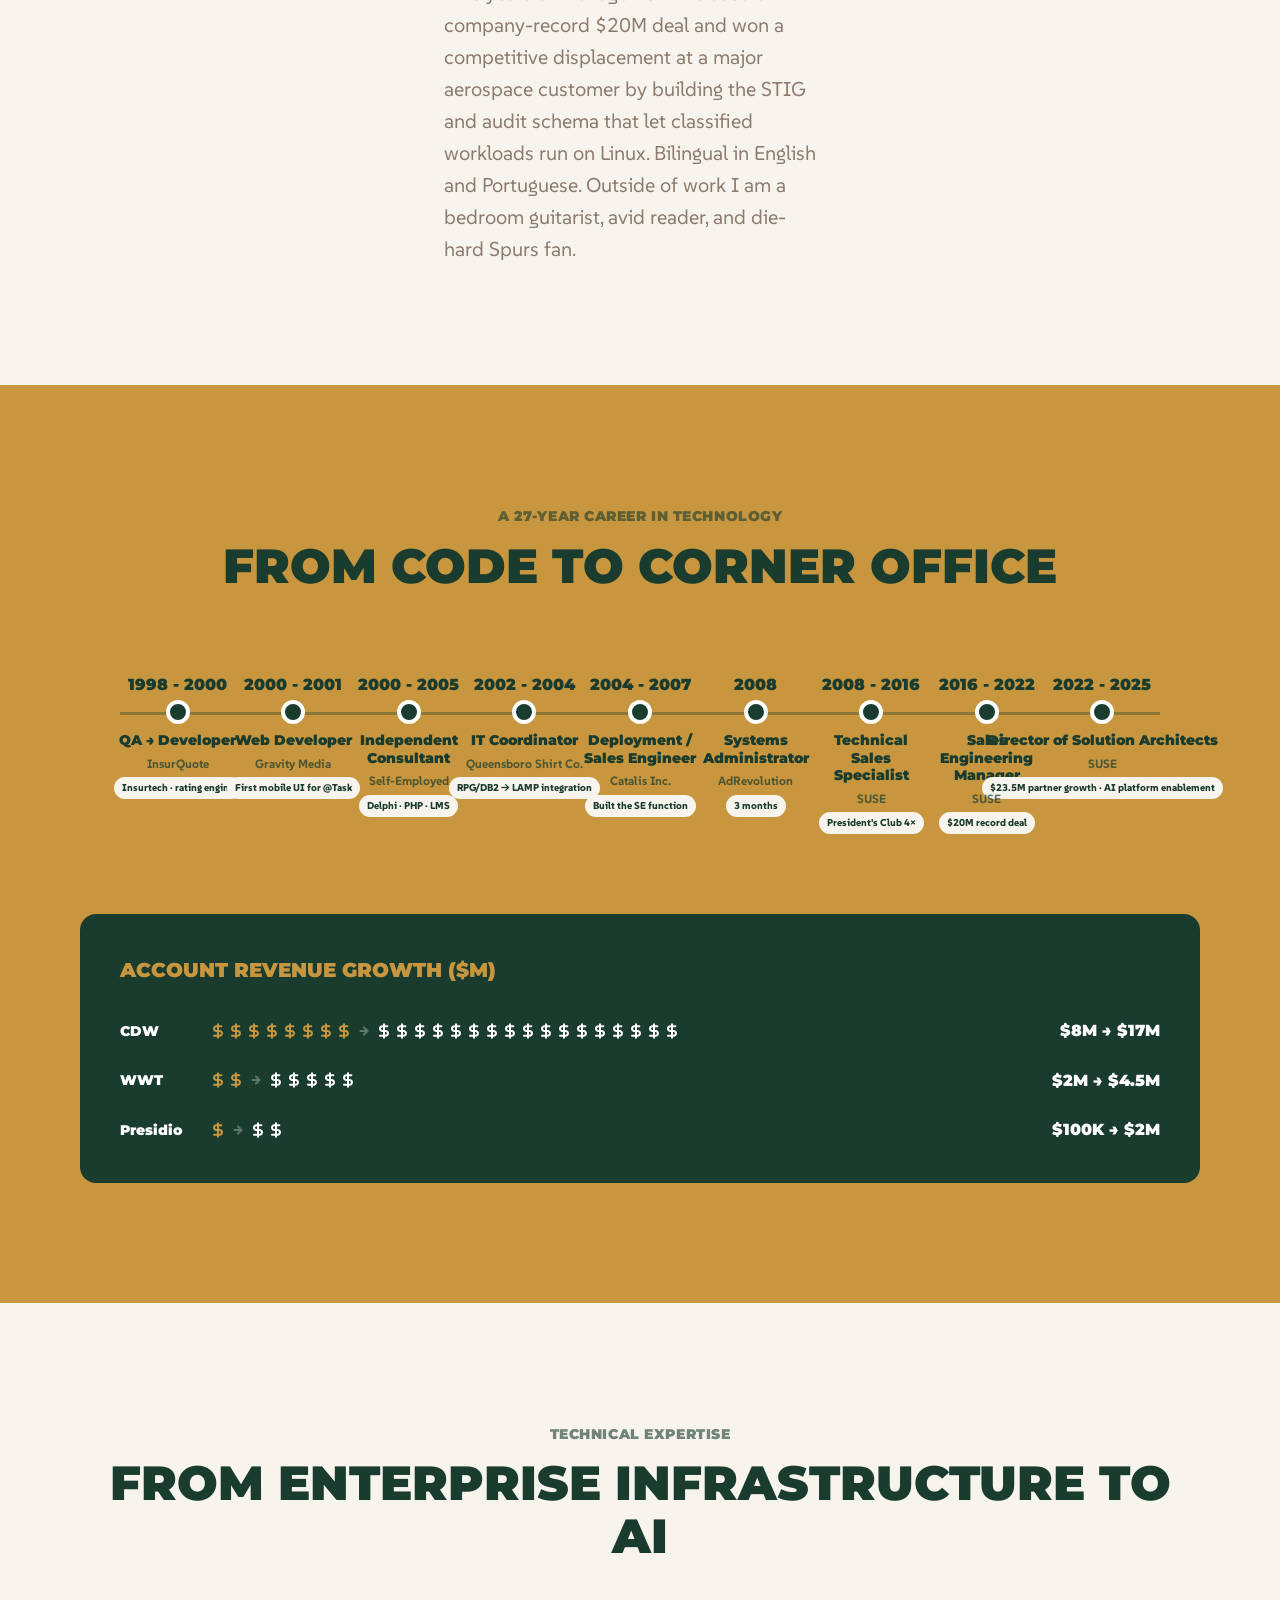
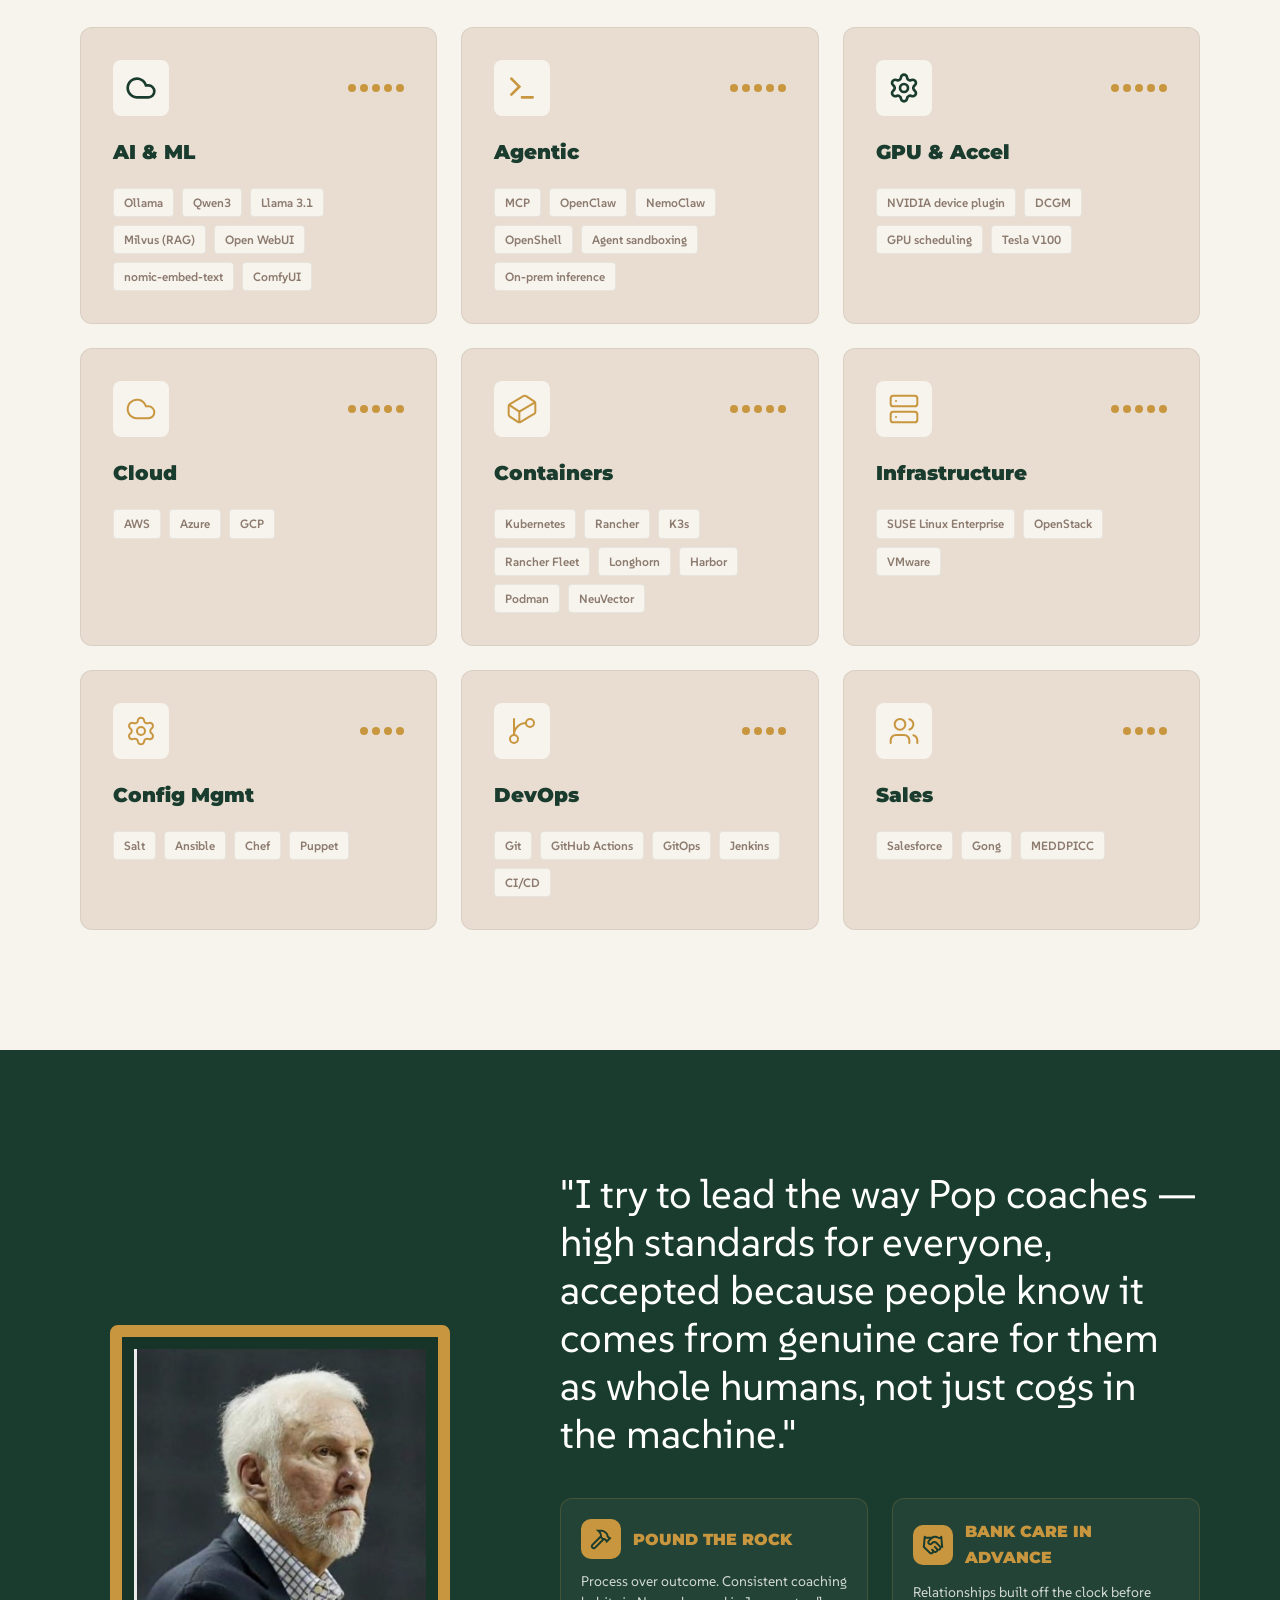
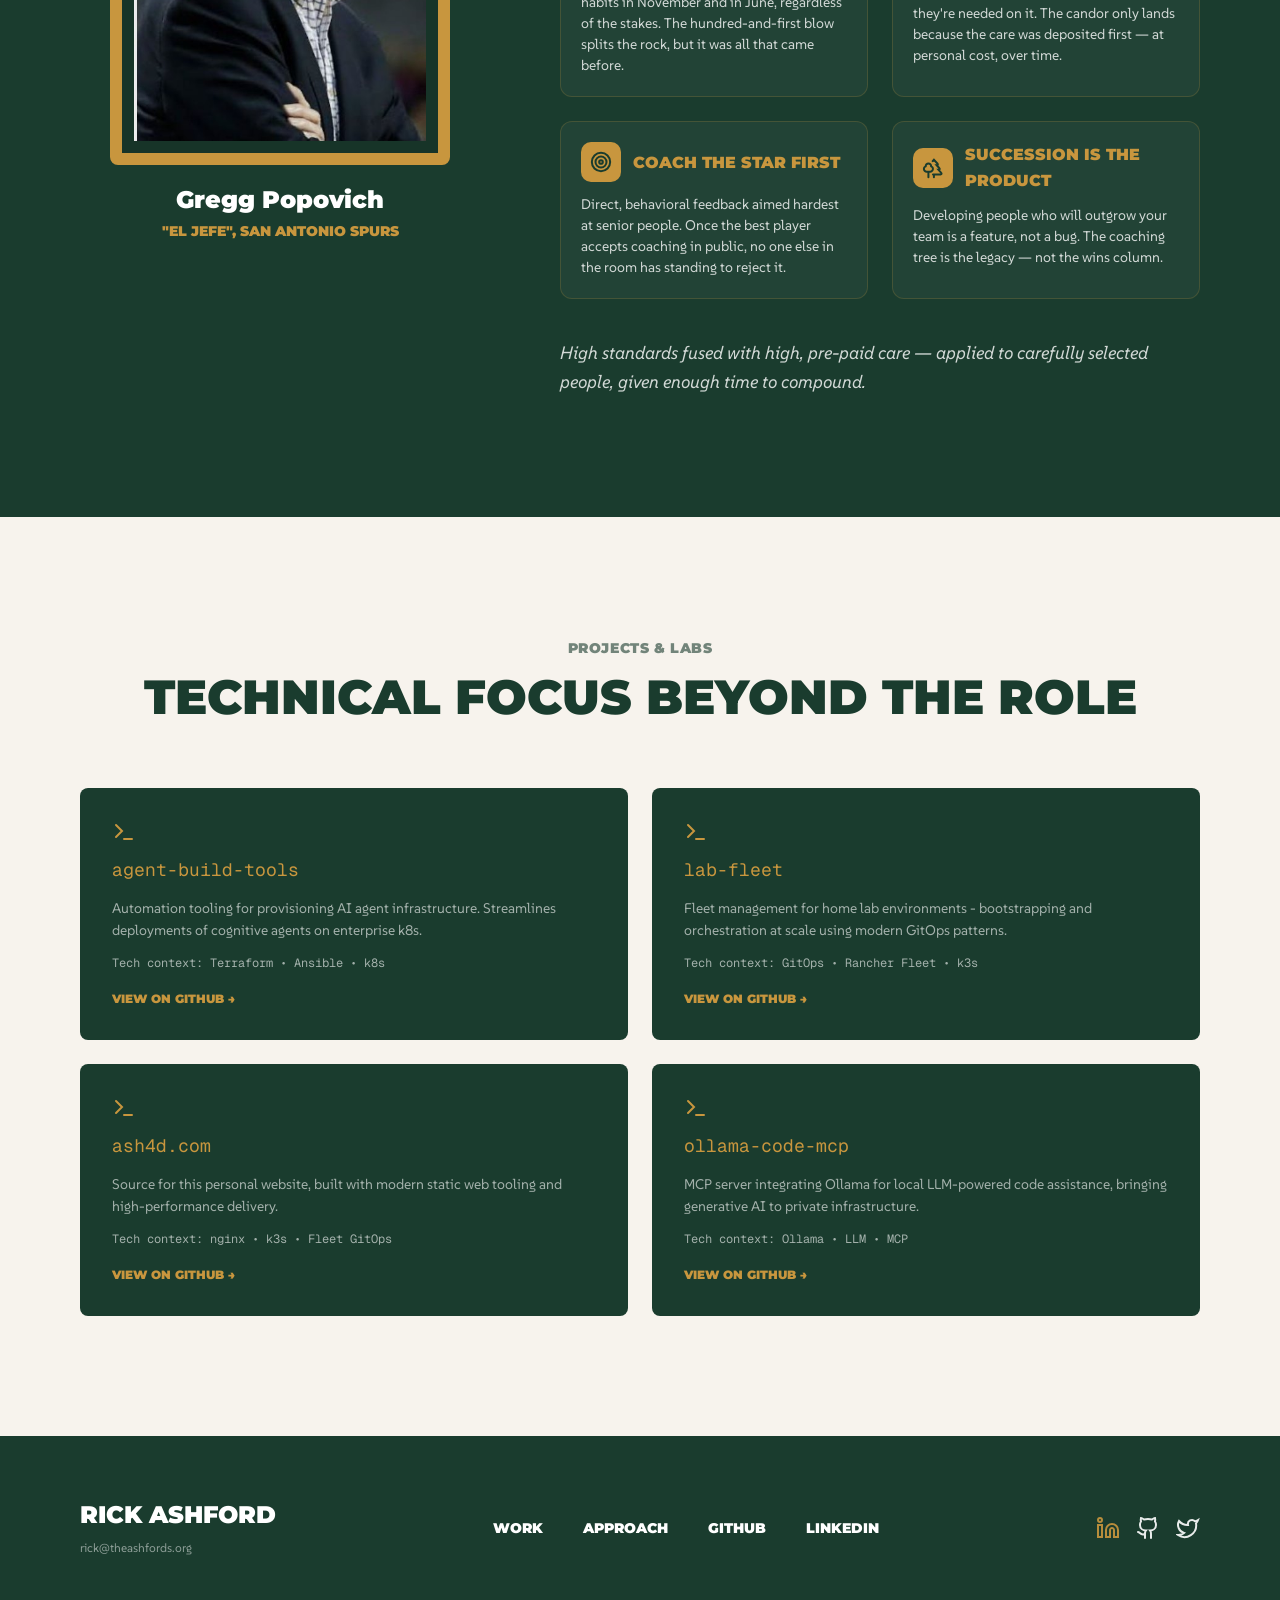
==== commit 67983c7e: "Actually add the AI expertise cards (previous commit did not) Commit 8d8cb74 claimed to add "AI & ML" ====
--- a/site/index.html
+++ b/site/index.html
@@ -182,9 +182,33 @@
 <section class="expertise">
   <div class="section-head">
     <p class="kicker">Technical Expertise</p>
-    <h2>DEEP EXPERTISE IN ENTERPRISE INFRASTRUCTURE</h2>
+    <h2>FROM ENTERPRISE INFRASTRUCTURE TO AI</h2>
   </div>
   <div class="expertise-grid">
+    <div class="ex-card">
+      <div class="ex-top">
+        <span class="ex-icon"><img src="img/v2/cloud-green.svg" alt="" width="32" height="32"></span>
+        <span class="dots"><i></i><i></i><i></i><i></i><i></i></span>
+      </div>
+      <p class="ex-title">AI &amp; ML</p>
+      <div class="tags"><span class="tag">Ollama</span><span class="tag">Qwen3</span><span class="tag">Llama 3.1</span><span class="tag">Milvus (RAG)</span><span class="tag">Open WebUI</span><span class="tag">nomic-embed-text</span><span class="tag">ComfyUI</span></div>
+    </div>
+    <div class="ex-card">
+      <div class="ex-top">
+        <span class="ex-icon"><img src="img/v2/terminal.svg" alt="" width="32" height="32"></span>
+        <span class="dots"><i></i><i></i><i></i><i></i><i></i></span>
+      </div>
+      <p class="ex-title">Agentic</p>
+      <div class="tags"><span class="tag">MCP</span><span class="tag">OpenClaw</span><span class="tag">NemoClaw</span><span class="tag">OpenShell</span><span class="tag">Agent sandboxing</span><span class="tag">On-prem inference</span></div>
+    </div>
+    <div class="ex-card">
+      <div class="ex-top">
+        <span class="ex-icon"><img src="img/v2/settings-green.svg" alt="" width="32" height="32"></span>
+        <span class="dots"><i></i><i></i><i></i><i></i><i></i></span>
+      </div>
+      <p class="ex-title">GPU &amp; Accel</p>
+      <div class="tags"><span class="tag">NVIDIA device plugin</span><span class="tag">DCGM</span><span class="tag">GPU scheduling</span><span class="tag">Tesla V100</span></div>
+    </div>
     <div class="ex-card">
       <div class="ex-top">
         <span class="ex-icon"><img src="img/v2/cloud-gold.svg" alt="" width="32" height="32"></span>
@@ -199,7 +223,7 @@
         <span class="dots"><i></i><i></i><i></i><i></i><i></i></span>
       </div>
       <p class="ex-title">Containers</p>
-      <div class="tags"><span class="tag">Kubernetes</span><span class="tag">Rancher</span><span class="tag">K3s</span><span class="tag">Harvester</span><span class="tag">Docker</span><span class="tag">NeuVector</span></div>
+      <div class="tags"><span class="tag">Kubernetes</span><span class="tag">Rancher</span><span class="tag">K3s</span><span class="tag">Rancher Fleet</span><span class="tag">Longhorn</span><span class="tag">Harbor</span><span class="tag">Podman</span><span class="tag">NeuVector</span></div>
     </div>
     <div class="ex-card">
       <div class="ex-top">
@@ -223,7 +247,7 @@
         <span class="dots dots-4"><i></i><i></i><i></i><i></i></span>
       </div>
       <p class="ex-title">DevOps</p>
-      <div class="tags"><span class="tag">Git</span><span class="tag">Jenkins</span><span class="tag">CI/CD</span></div>
+      <div class="tags"><span class="tag">Git</span><span class="tag">GitHub Actions</span><span class="tag">GitOps</span><span class="tag">Jenkins</span><span class="tag">CI/CD</span></div>
     </div>
     <div class="ex-card">
       <div class="ex-top">
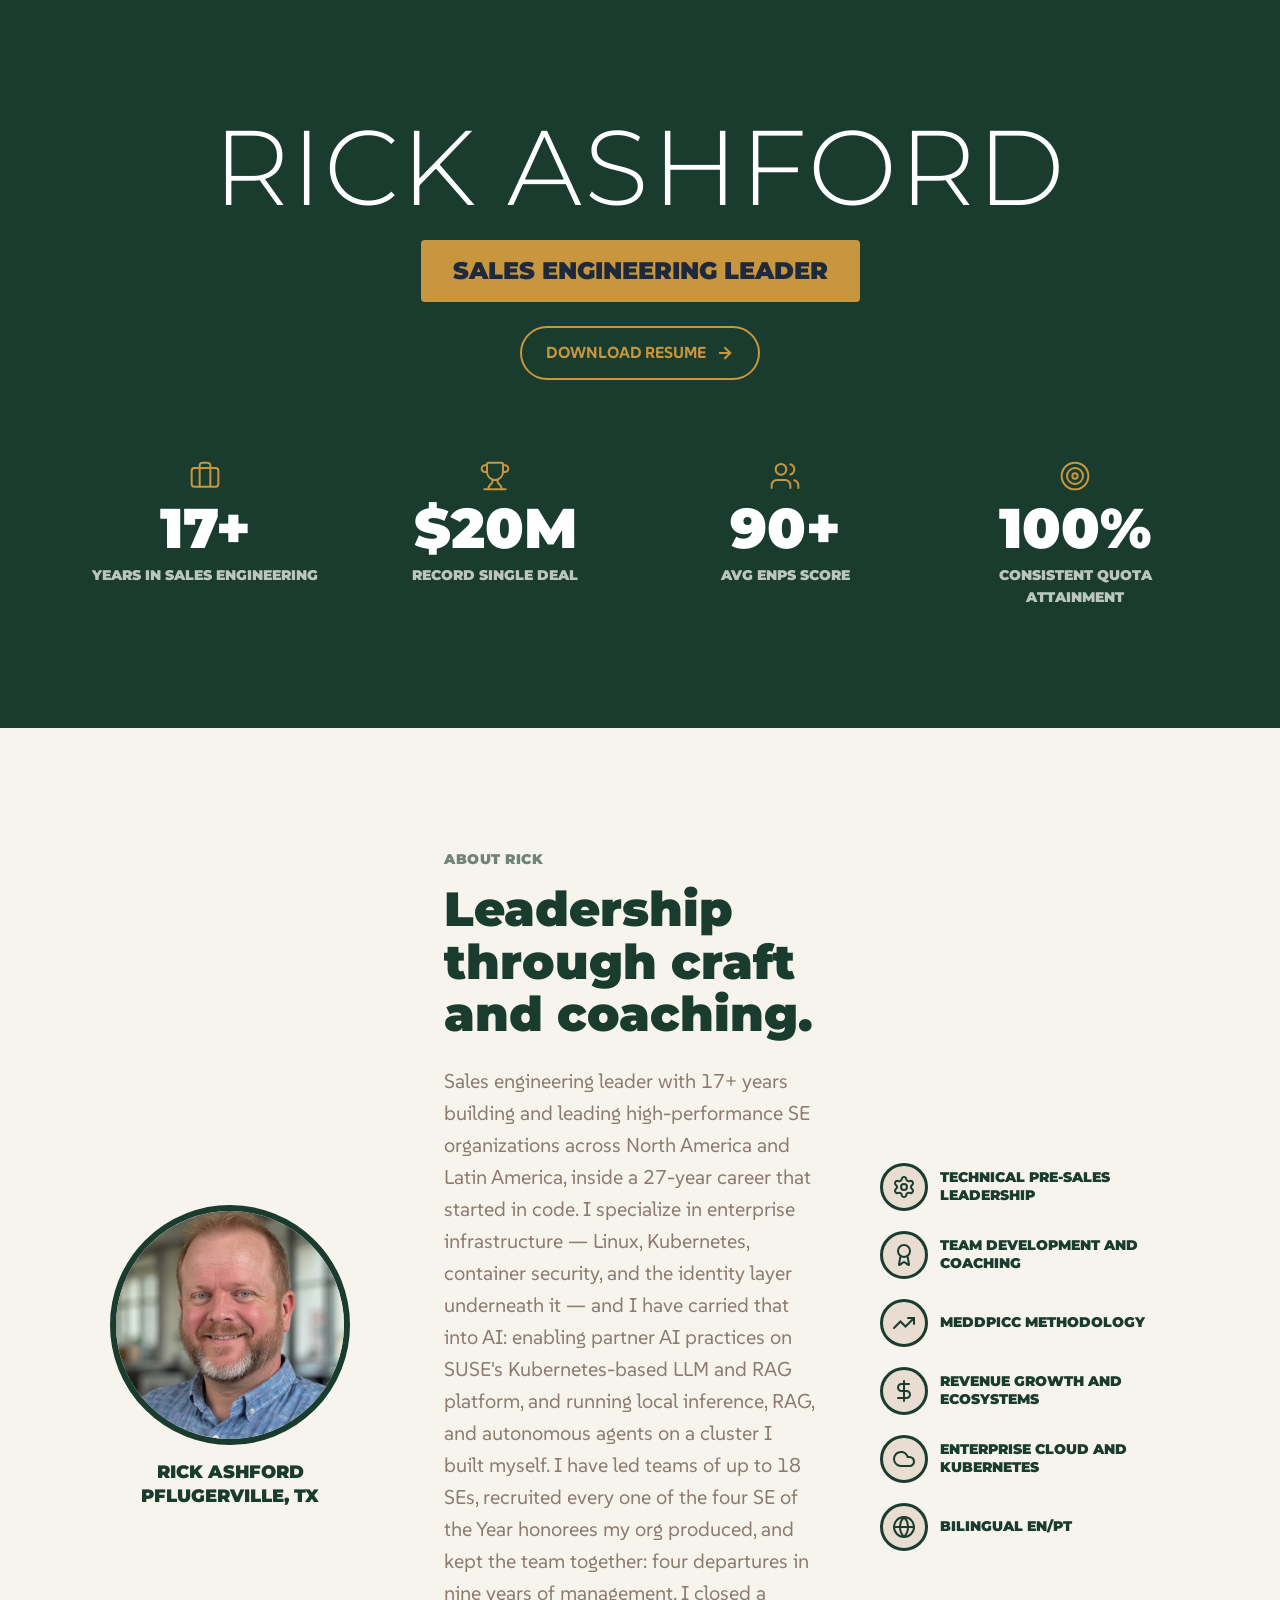
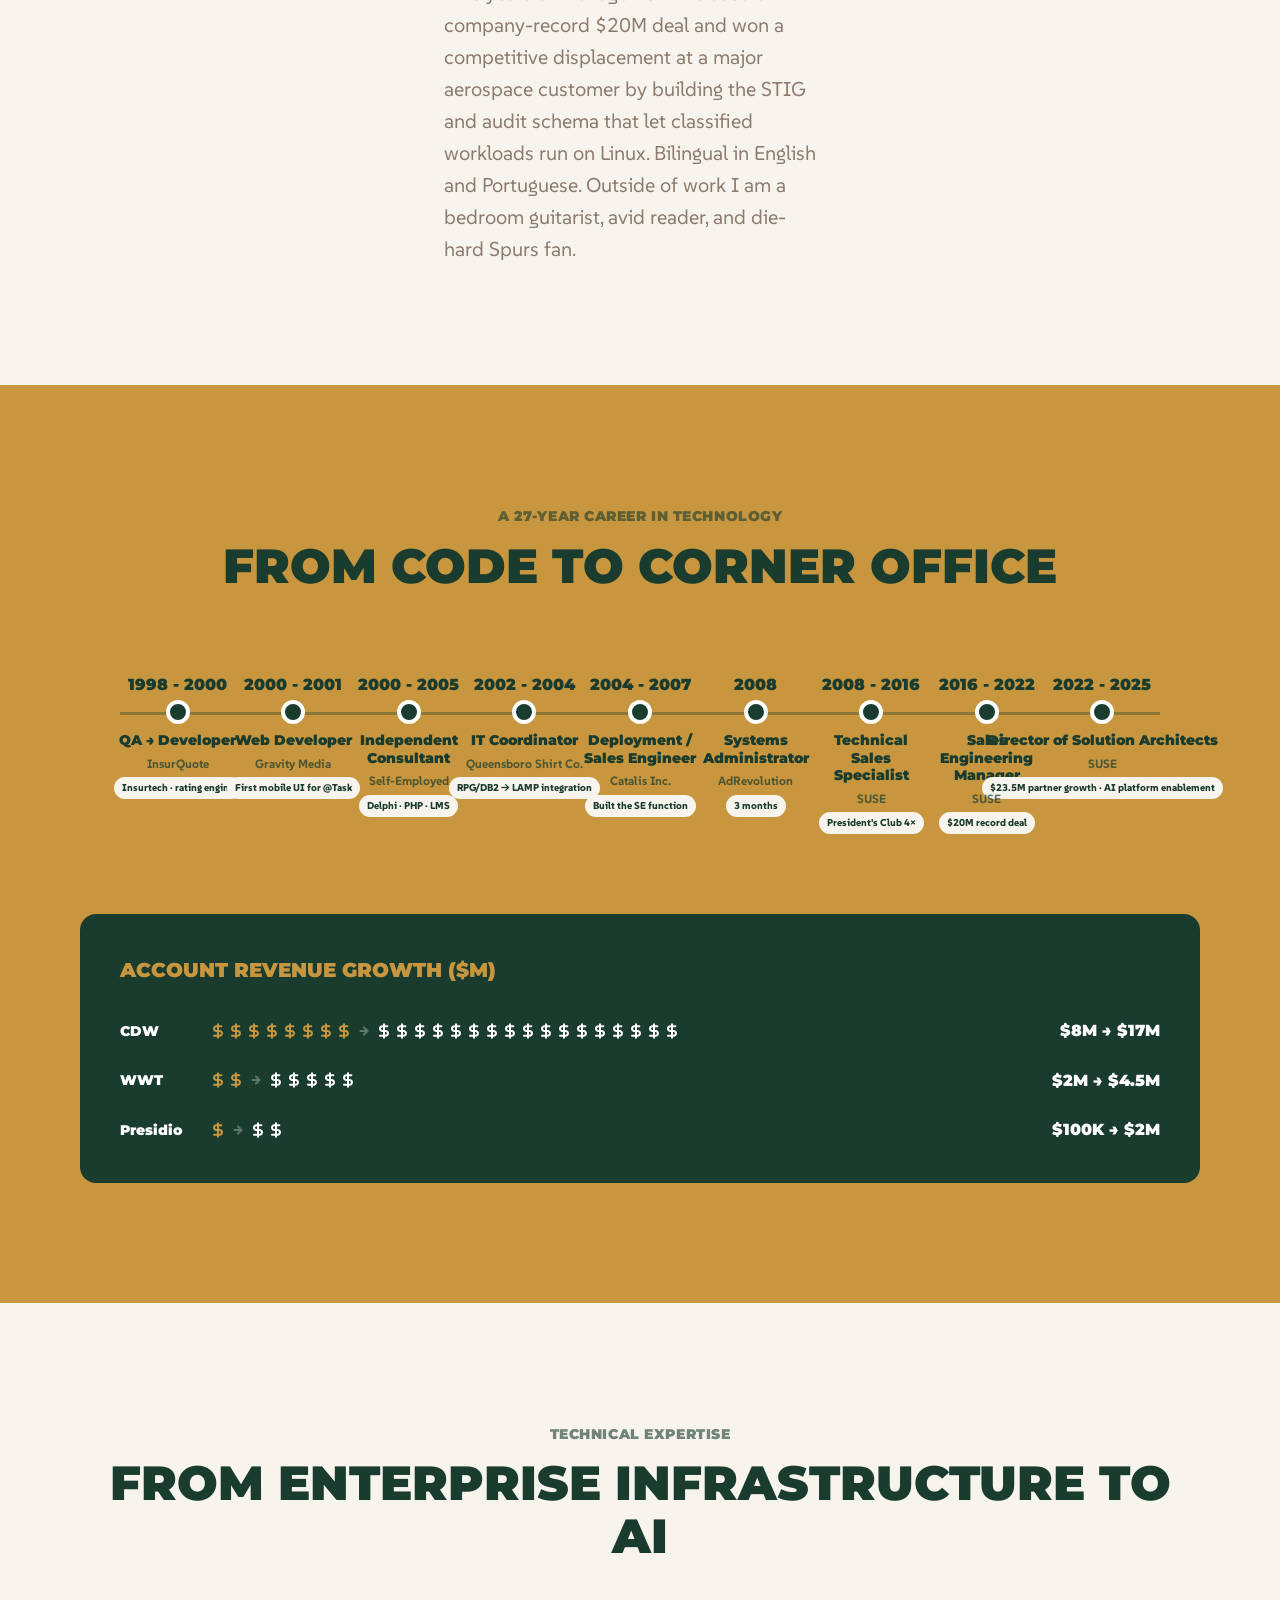
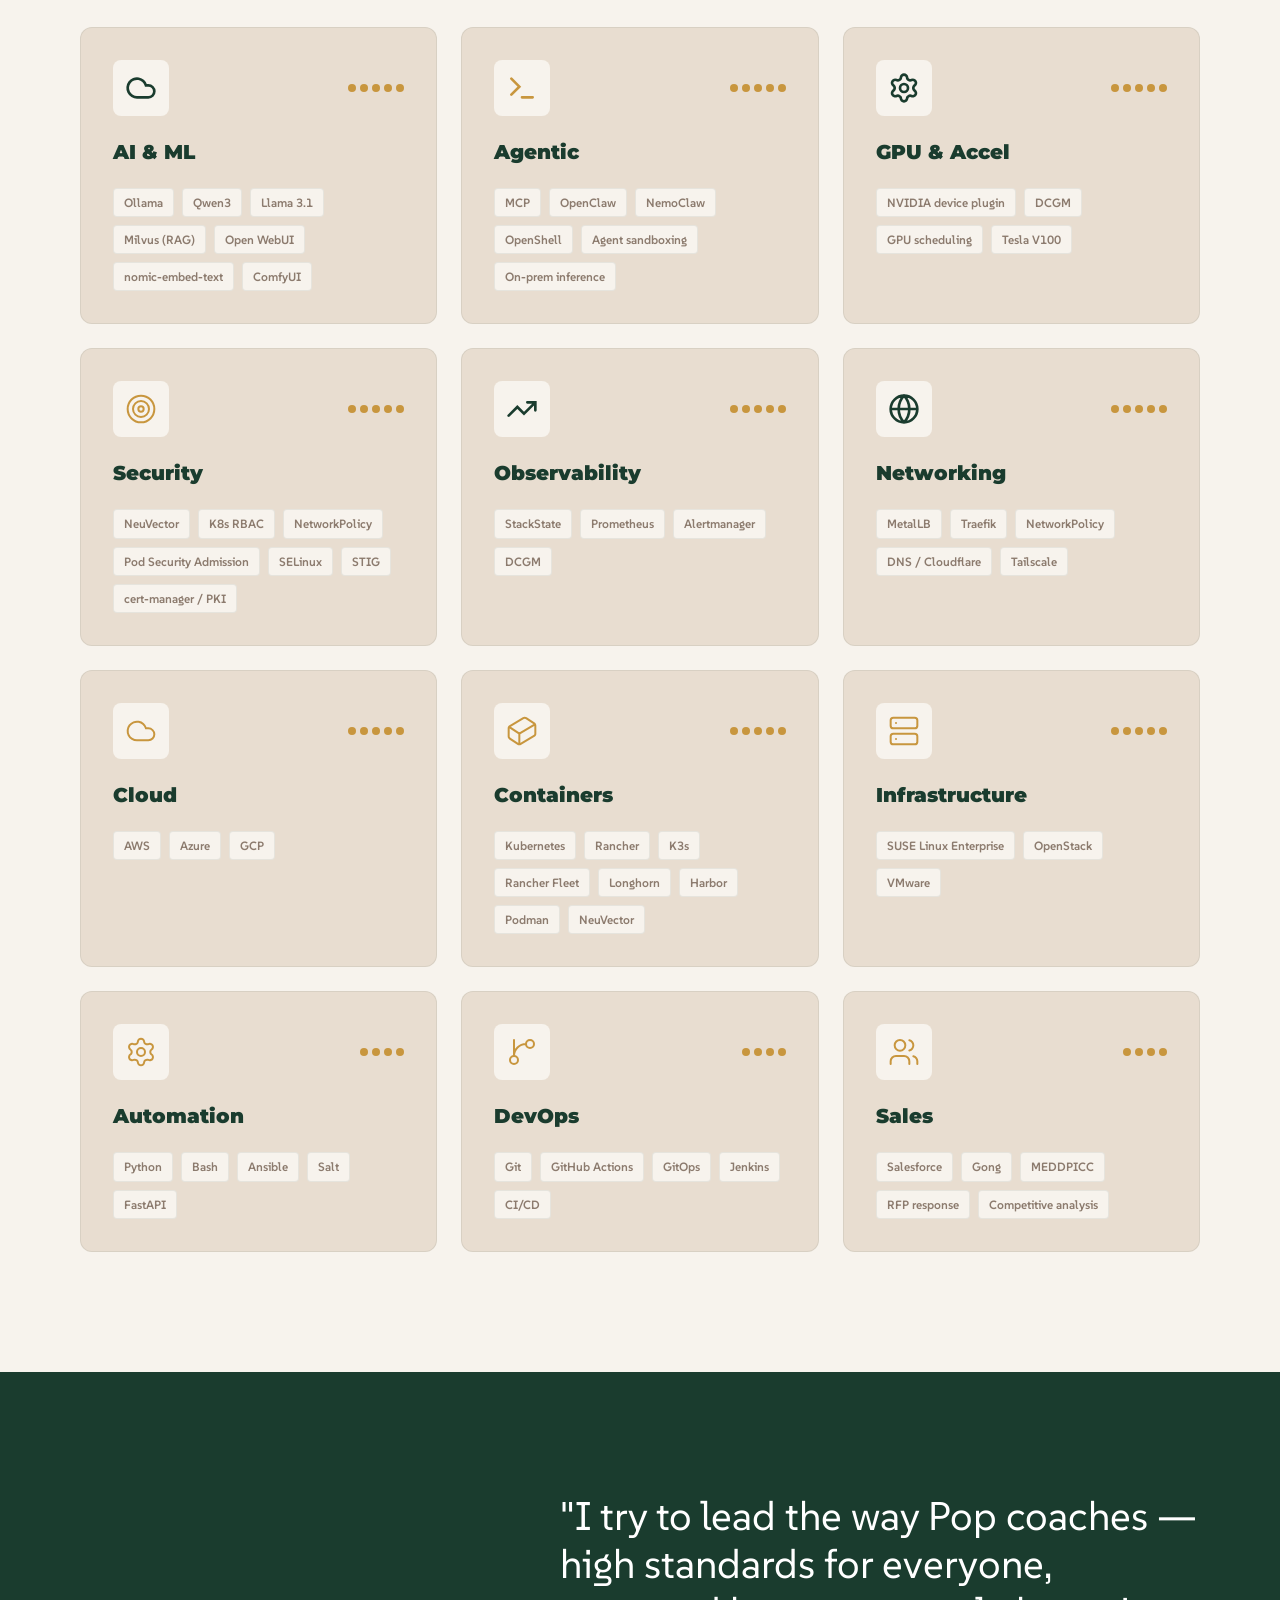
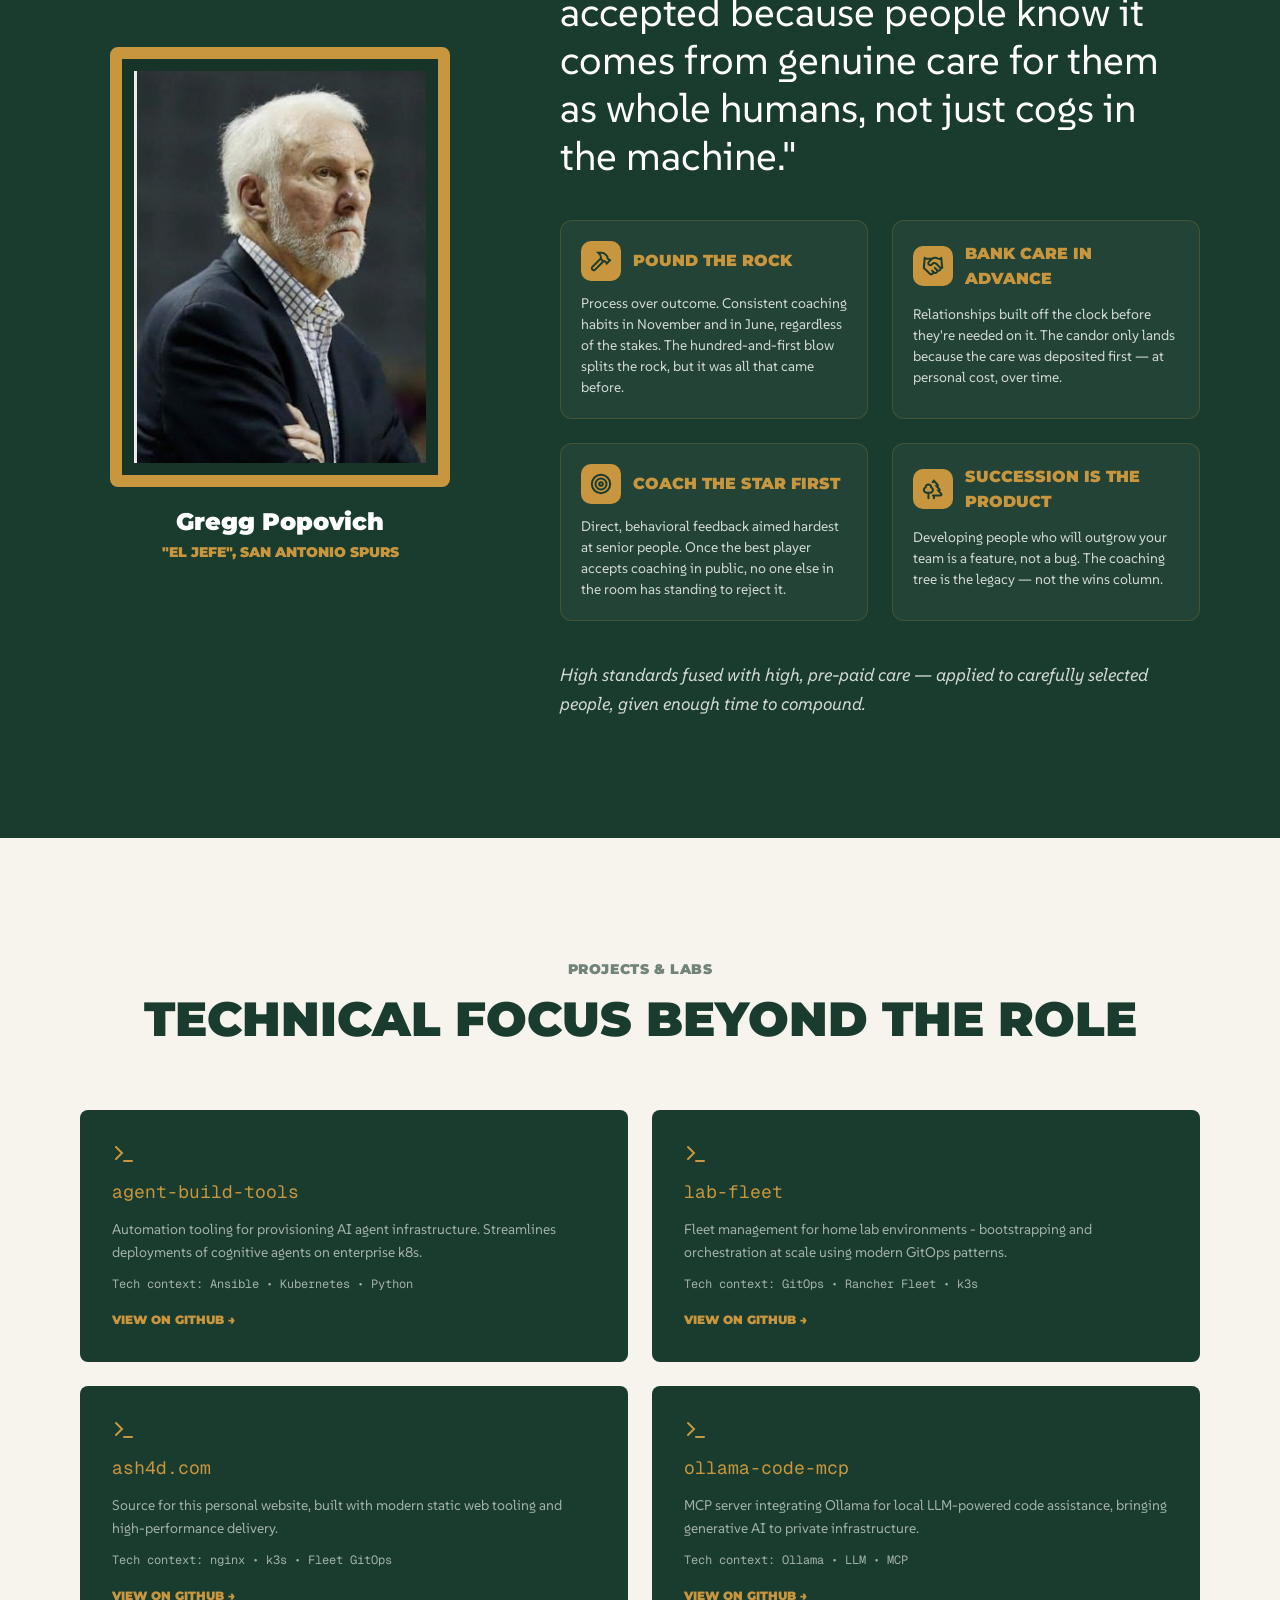
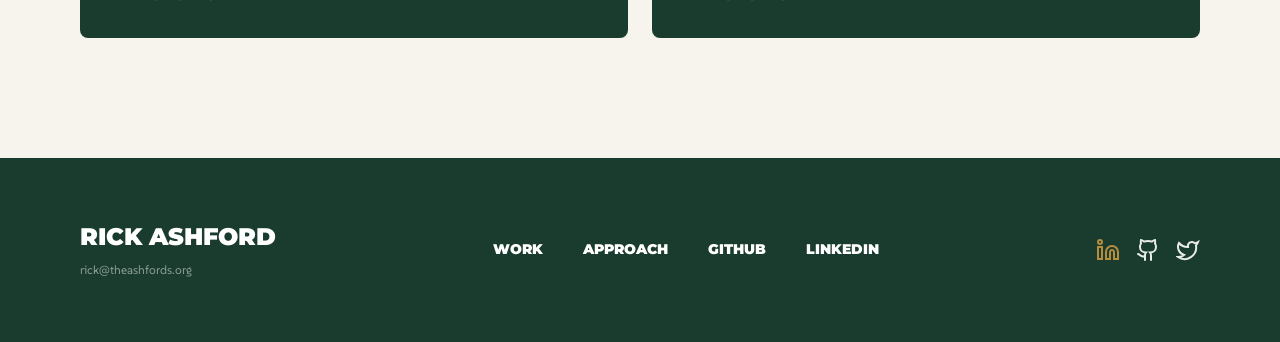
==== commit 961bf8e4: "Expand skills; remove an unsupportable Terraform claim Removed: - "Terraform" from the agent-build-t" ====
--- a/site/index.html
+++ b/site/index.html
@@ -211,6 +211,30 @@
     </div>
     <div class="ex-card">
       <div class="ex-top">
+        <span class="ex-icon"><img src="img/v2/target.svg" alt="" width="32" height="32"></span>
+        <span class="dots"><i></i><i></i><i></i><i></i><i></i></span>
+      </div>
+      <p class="ex-title">Security</p>
+      <div class="tags"><span class="tag">NeuVector</span><span class="tag">K8s RBAC</span><span class="tag">NetworkPolicy</span><span class="tag">Pod Security Admission</span><span class="tag">SELinux</span><span class="tag">STIG</span><span class="tag">cert-manager / PKI</span></div>
+    </div>
+    <div class="ex-card">
+      <div class="ex-top">
+        <span class="ex-icon"><img src="img/v2/trending-up.svg" alt="" width="32" height="32"></span>
+        <span class="dots"><i></i><i></i><i></i><i></i><i></i></span>
+      </div>
+      <p class="ex-title">Observability</p>
+      <div class="tags"><span class="tag">StackState</span><span class="tag">Prometheus</span><span class="tag">Alertmanager</span><span class="tag">DCGM</span></div>
+    </div>
+    <div class="ex-card">
+      <div class="ex-top">
+        <span class="ex-icon"><img src="img/v2/globe.svg" alt="" width="32" height="32"></span>
+        <span class="dots"><i></i><i></i><i></i><i></i><i></i></span>
+      </div>
+      <p class="ex-title">Networking</p>
+      <div class="tags"><span class="tag">MetalLB</span><span class="tag">Traefik</span><span class="tag">NetworkPolicy</span><span class="tag">DNS / Cloudflare</span><span class="tag">Tailscale</span></div>
+    </div>
+    <div class="ex-card">
+      <div class="ex-top">
         <span class="ex-icon"><img src="img/v2/cloud-gold.svg" alt="" width="32" height="32"></span>
         <span class="dots"><i></i><i></i><i></i><i></i><i></i></span>
       </div>
@@ -238,8 +262,8 @@
         <span class="ex-icon"><img src="img/v2/settings-gold.svg" alt="" width="32" height="32"></span>
         <span class="dots dots-4"><i></i><i></i><i></i><i></i></span>
       </div>
-      <p class="ex-title">Config Mgmt</p>
-      <div class="tags"><span class="tag">Salt</span><span class="tag">Ansible</span><span class="tag">Chef</span><span class="tag">Puppet</span></div>
+      <p class="ex-title">Automation</p>
+      <div class="tags"><span class="tag">Python</span><span class="tag">Bash</span><span class="tag">Ansible</span><span class="tag">Salt</span><span class="tag">FastAPI</span></div>
     </div>
     <div class="ex-card">
       <div class="ex-top">
@@ -255,7 +279,7 @@
         <span class="dots dots-4"><i></i><i></i><i></i><i></i></span>
       </div>
       <p class="ex-title">Sales</p>
-      <div class="tags"><span class="tag">Salesforce</span><span class="tag">Gong</span><span class="tag">MEDDPICC</span></div>
+      <div class="tags"><span class="tag">Salesforce</span><span class="tag">Gong</span><span class="tag">MEDDPICC</span><span class="tag">RFP response</span><span class="tag">Competitive analysis</span></div>
     </div>
   </div>
 </section>
@@ -316,7 +340,7 @@
       <img src="img/v2/terminal.svg" alt="" width="24" height="24">
       <p class="pj-name">agent-build-tools</p>
       <p class="pj-desc">Automation tooling for provisioning AI agent infrastructure. Streamlines deployments of cognitive agents on enterprise k8s.</p>
-      <p class="pj-tech">Tech context: Terraform • Ansible • k8s</p>
+      <p class="pj-tech">Tech context: Ansible • Kubernetes • Python</p>
       <p class="pj-link">VIEW ON GITHUB →</p>
     </a>
     <a class="project-card" href="https://github.com/darthzen/lab-fleet">
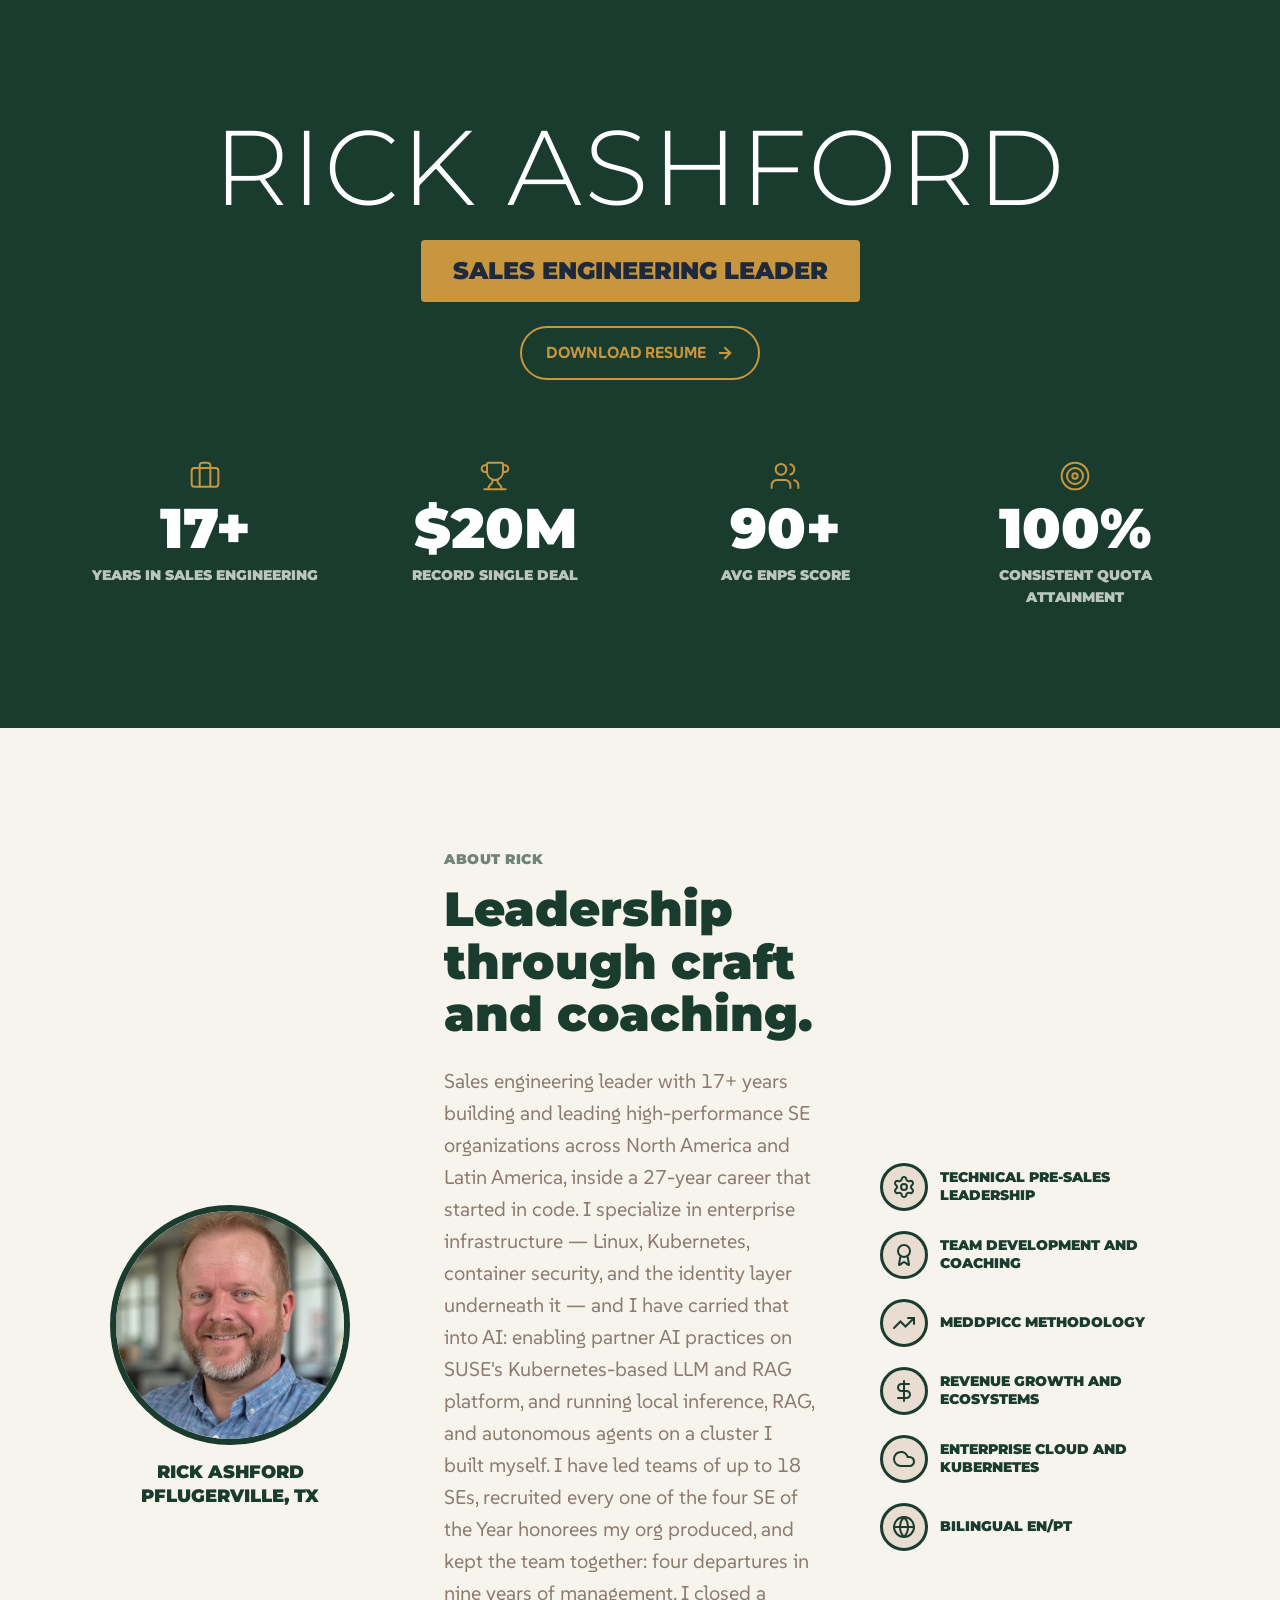
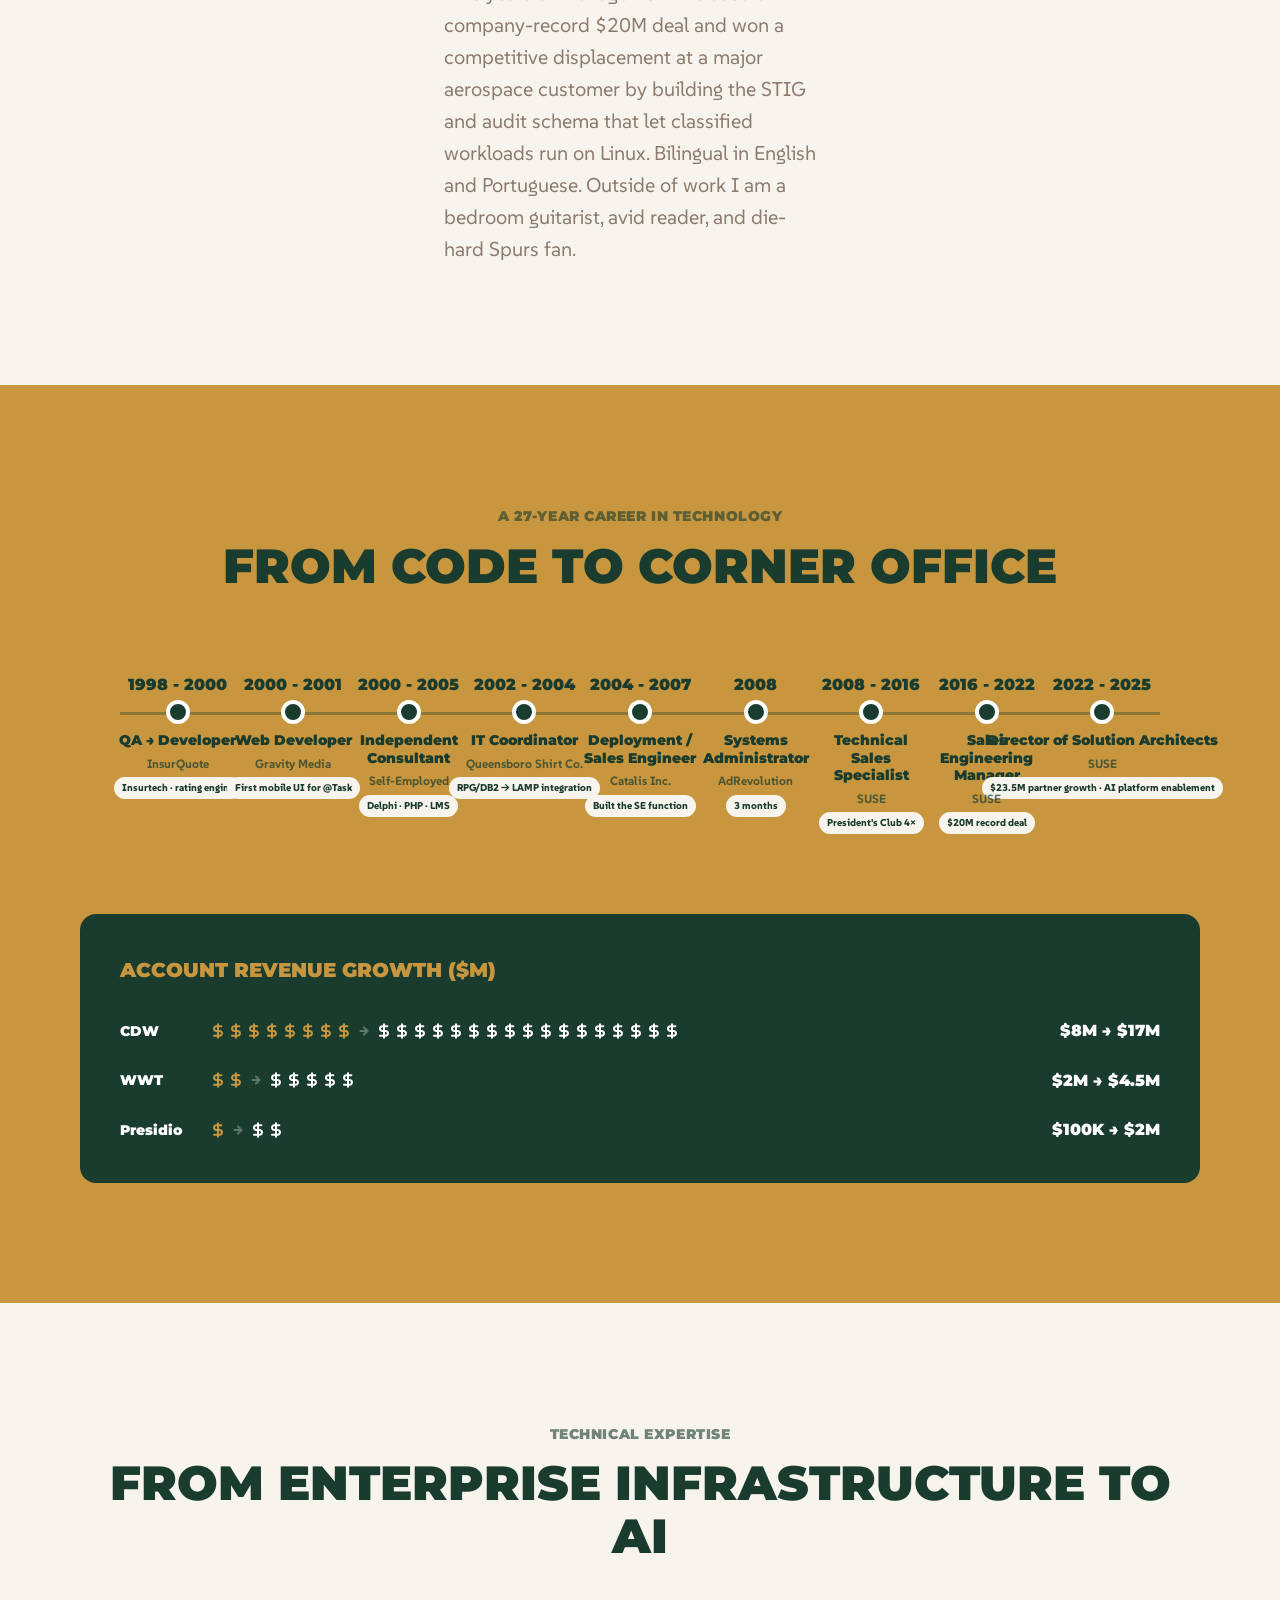
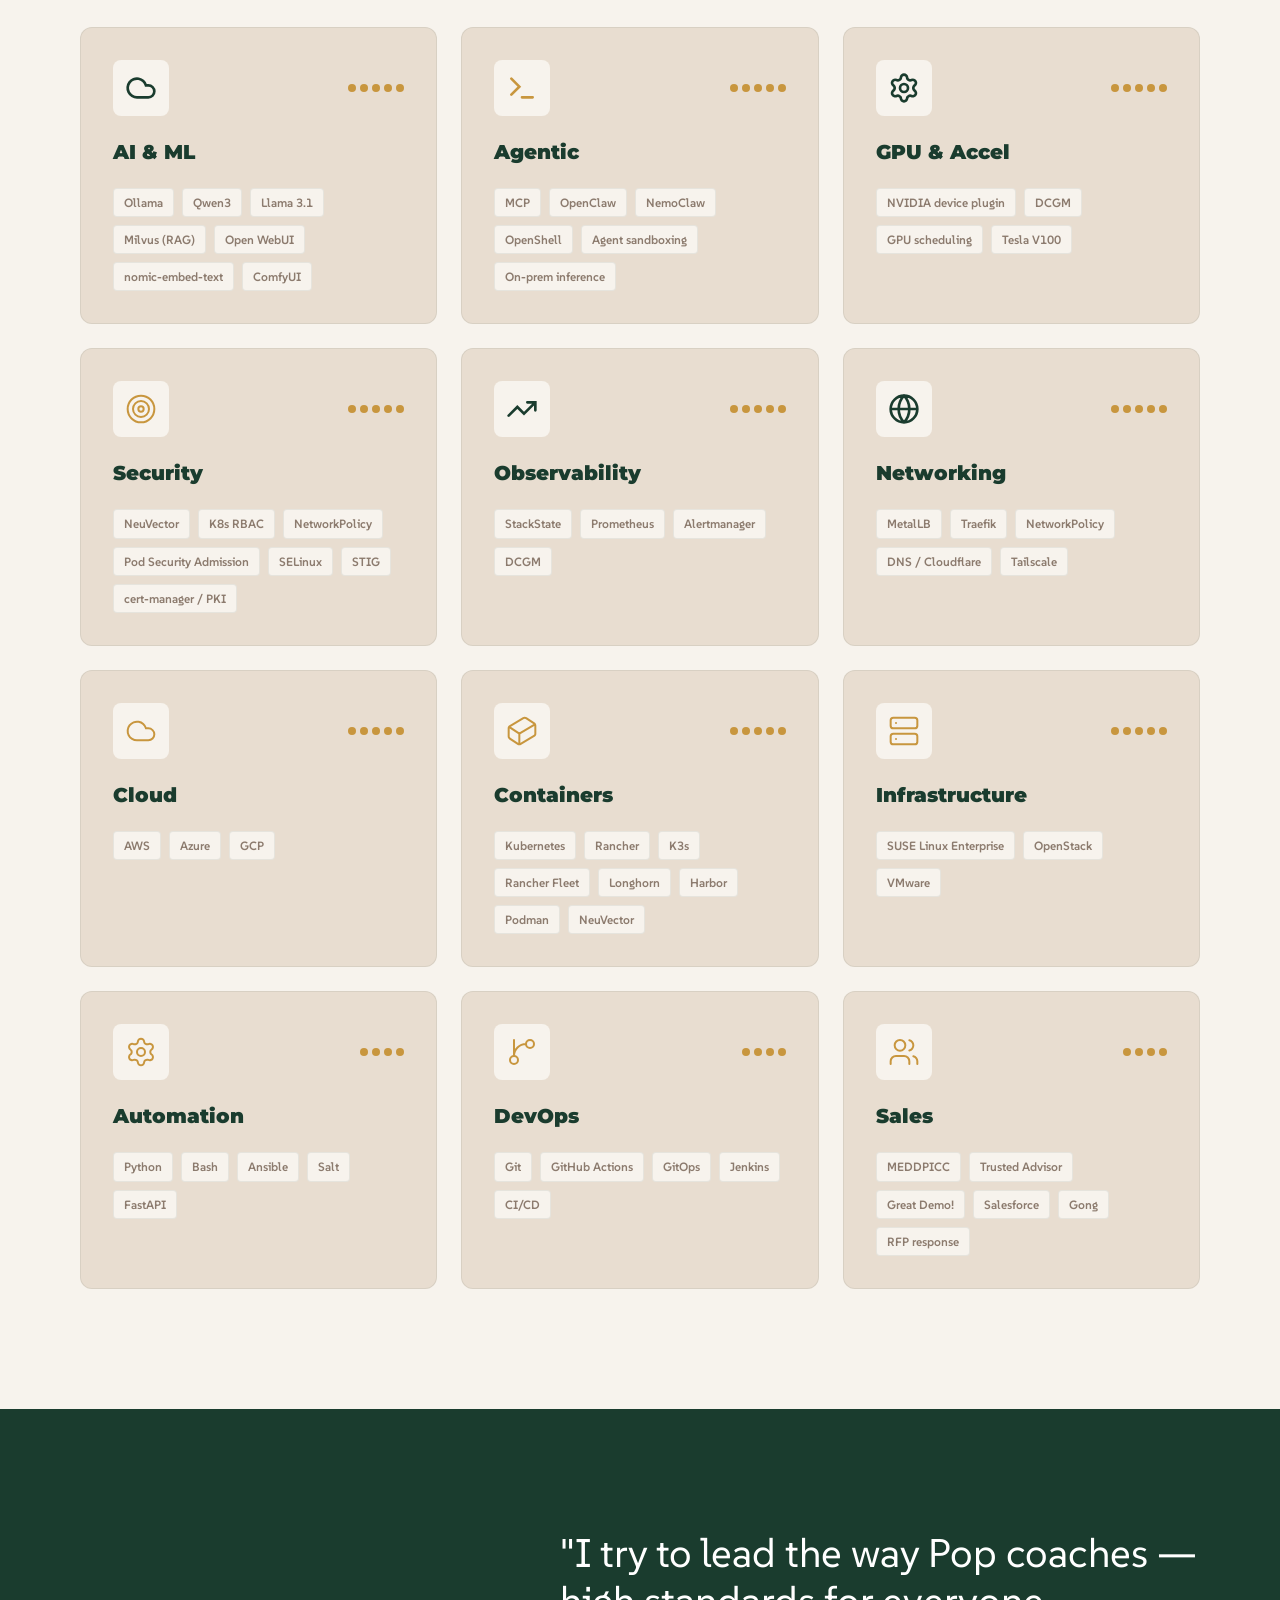
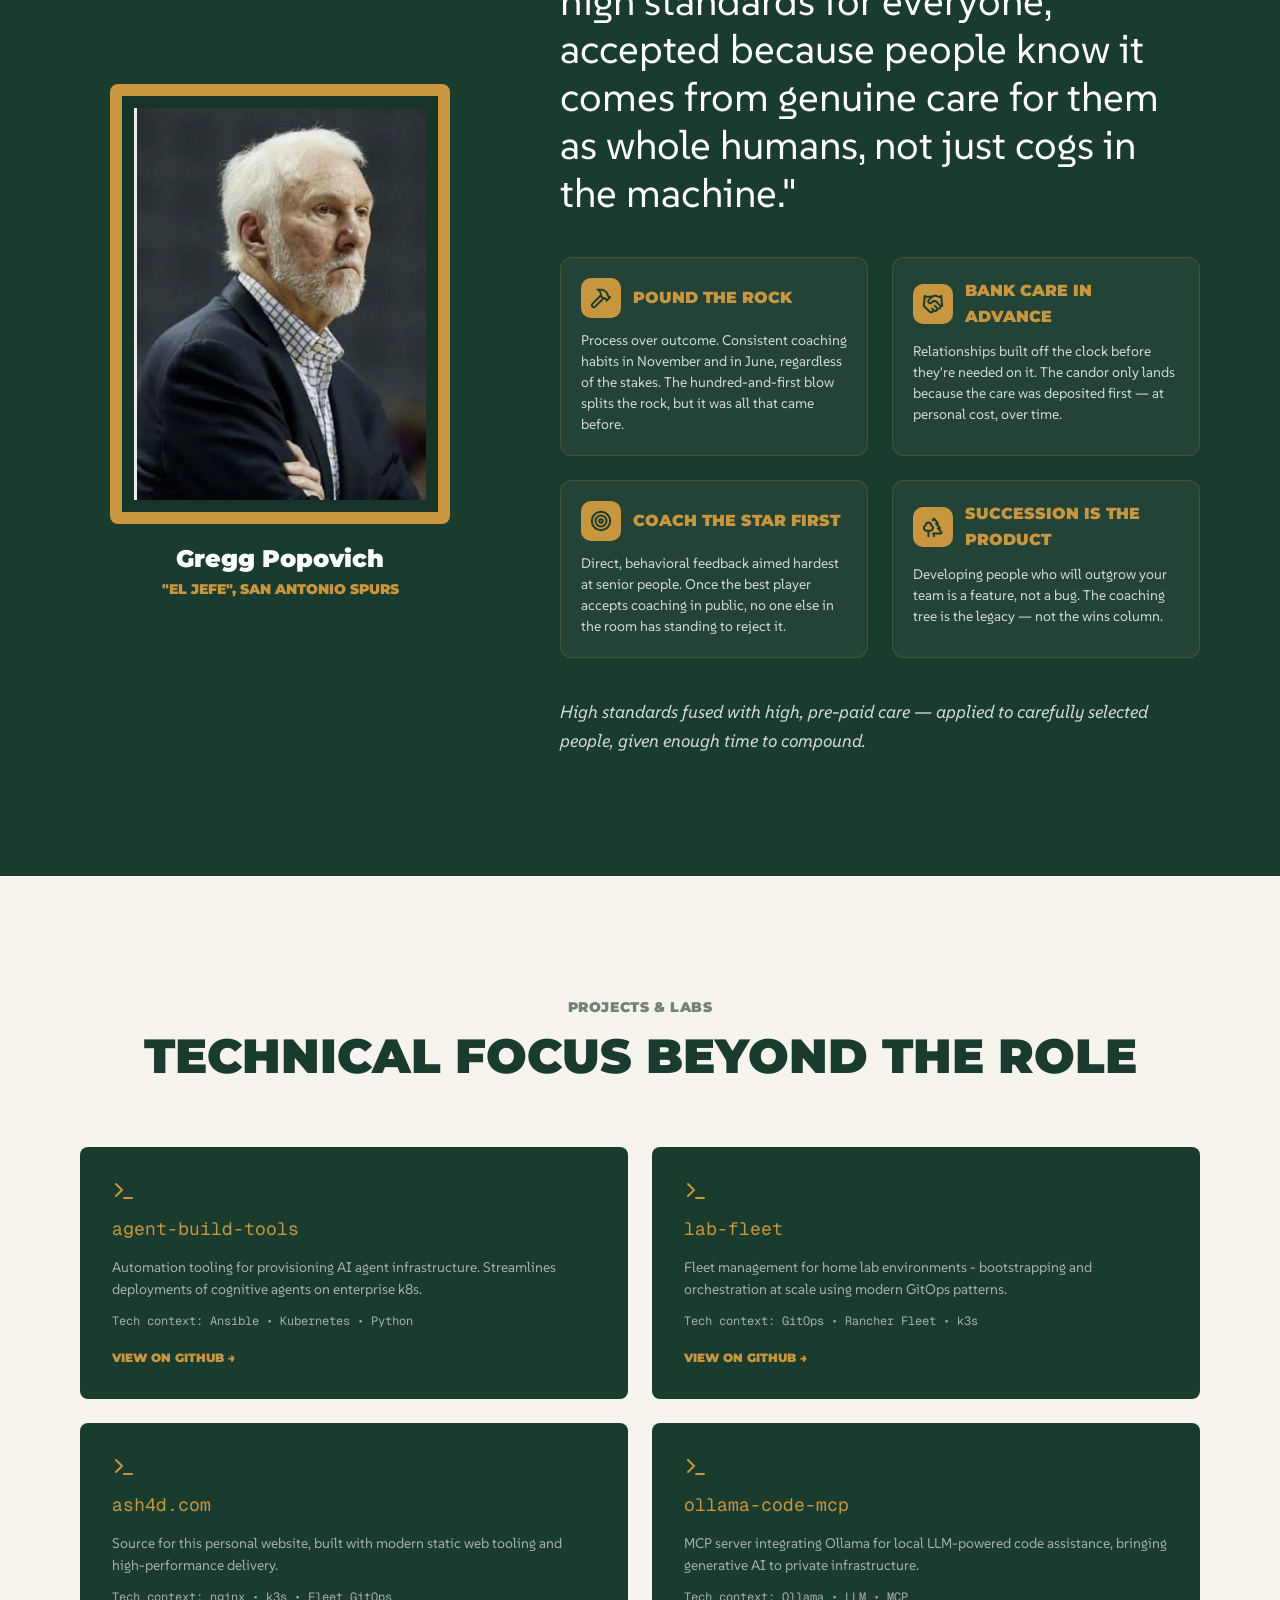
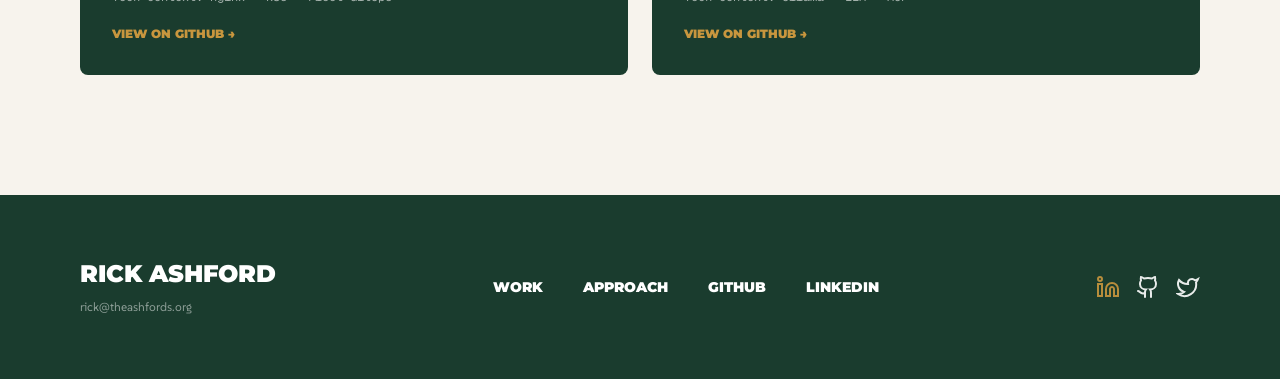
==== commit 8f5c1363: "Add formal SE methodology training (Care, Cohan) Two industry-standard SE training programs were mis" ====
--- a/site/index.html
+++ b/site/index.html
@@ -279,7 +279,7 @@
         <span class="dots dots-4"><i></i><i></i><i></i><i></i></span>
       </div>
       <p class="ex-title">Sales</p>
-      <div class="tags"><span class="tag">Salesforce</span><span class="tag">Gong</span><span class="tag">MEDDPICC</span><span class="tag">RFP response</span><span class="tag">Competitive analysis</span></div>
+      <div class="tags"><span class="tag">MEDDPICC</span><span class="tag">Trusted Advisor</span><span class="tag">Great Demo!</span><span class="tag">Salesforce</span><span class="tag">Gong</span><span class="tag">RFP response</span></div>
     </div>
   </div>
 </section>
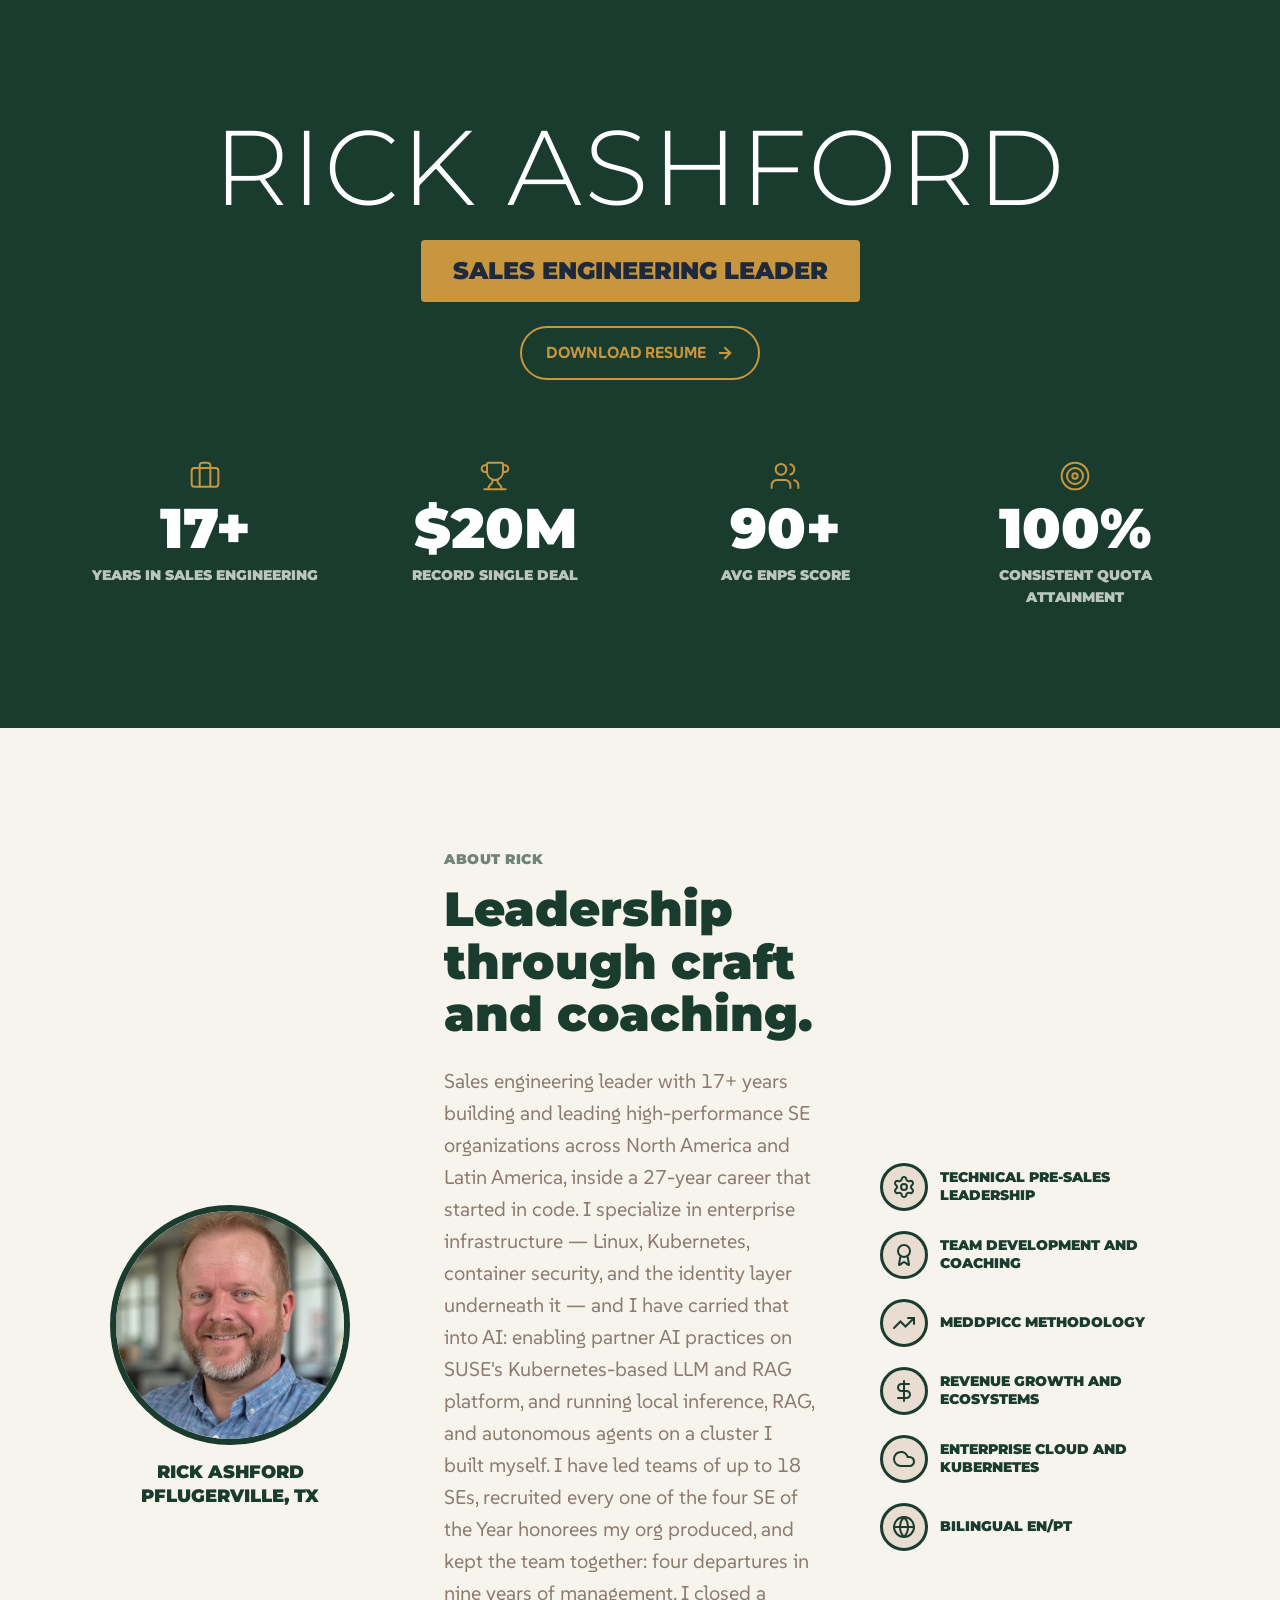
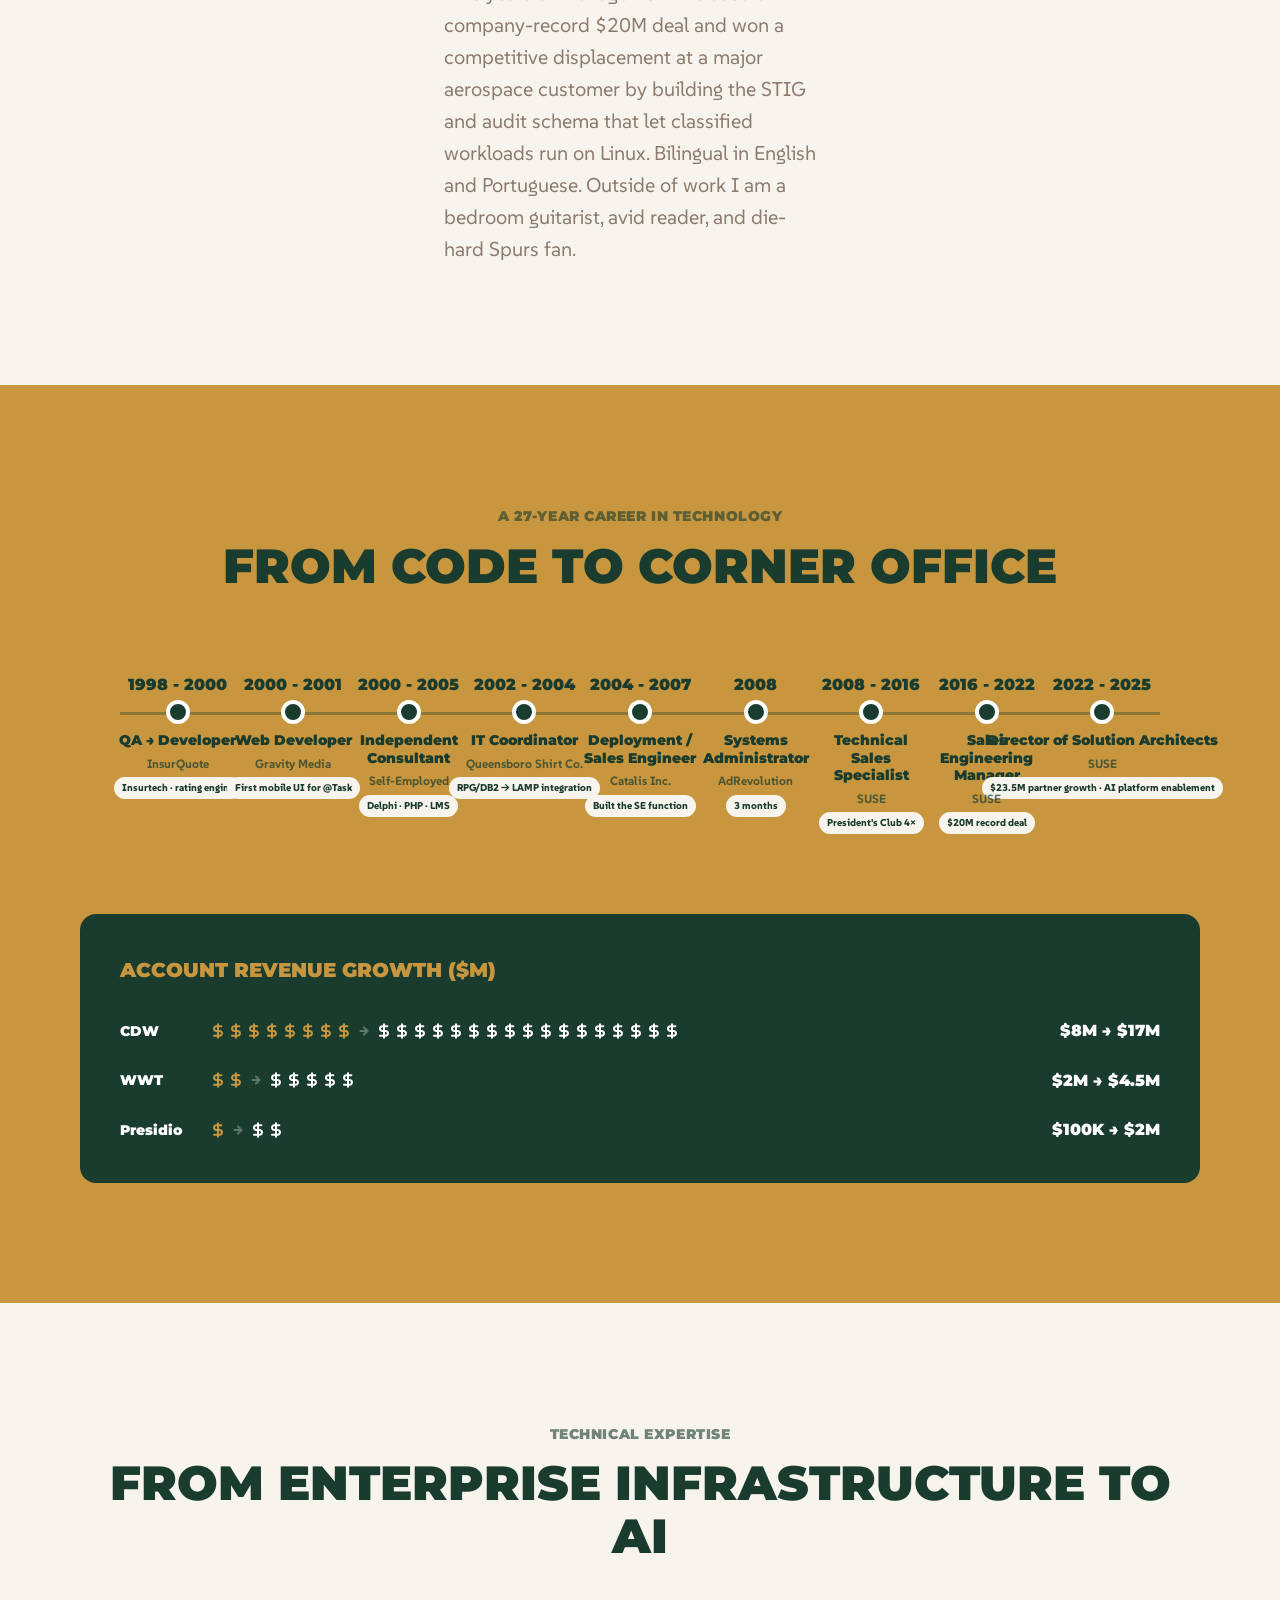
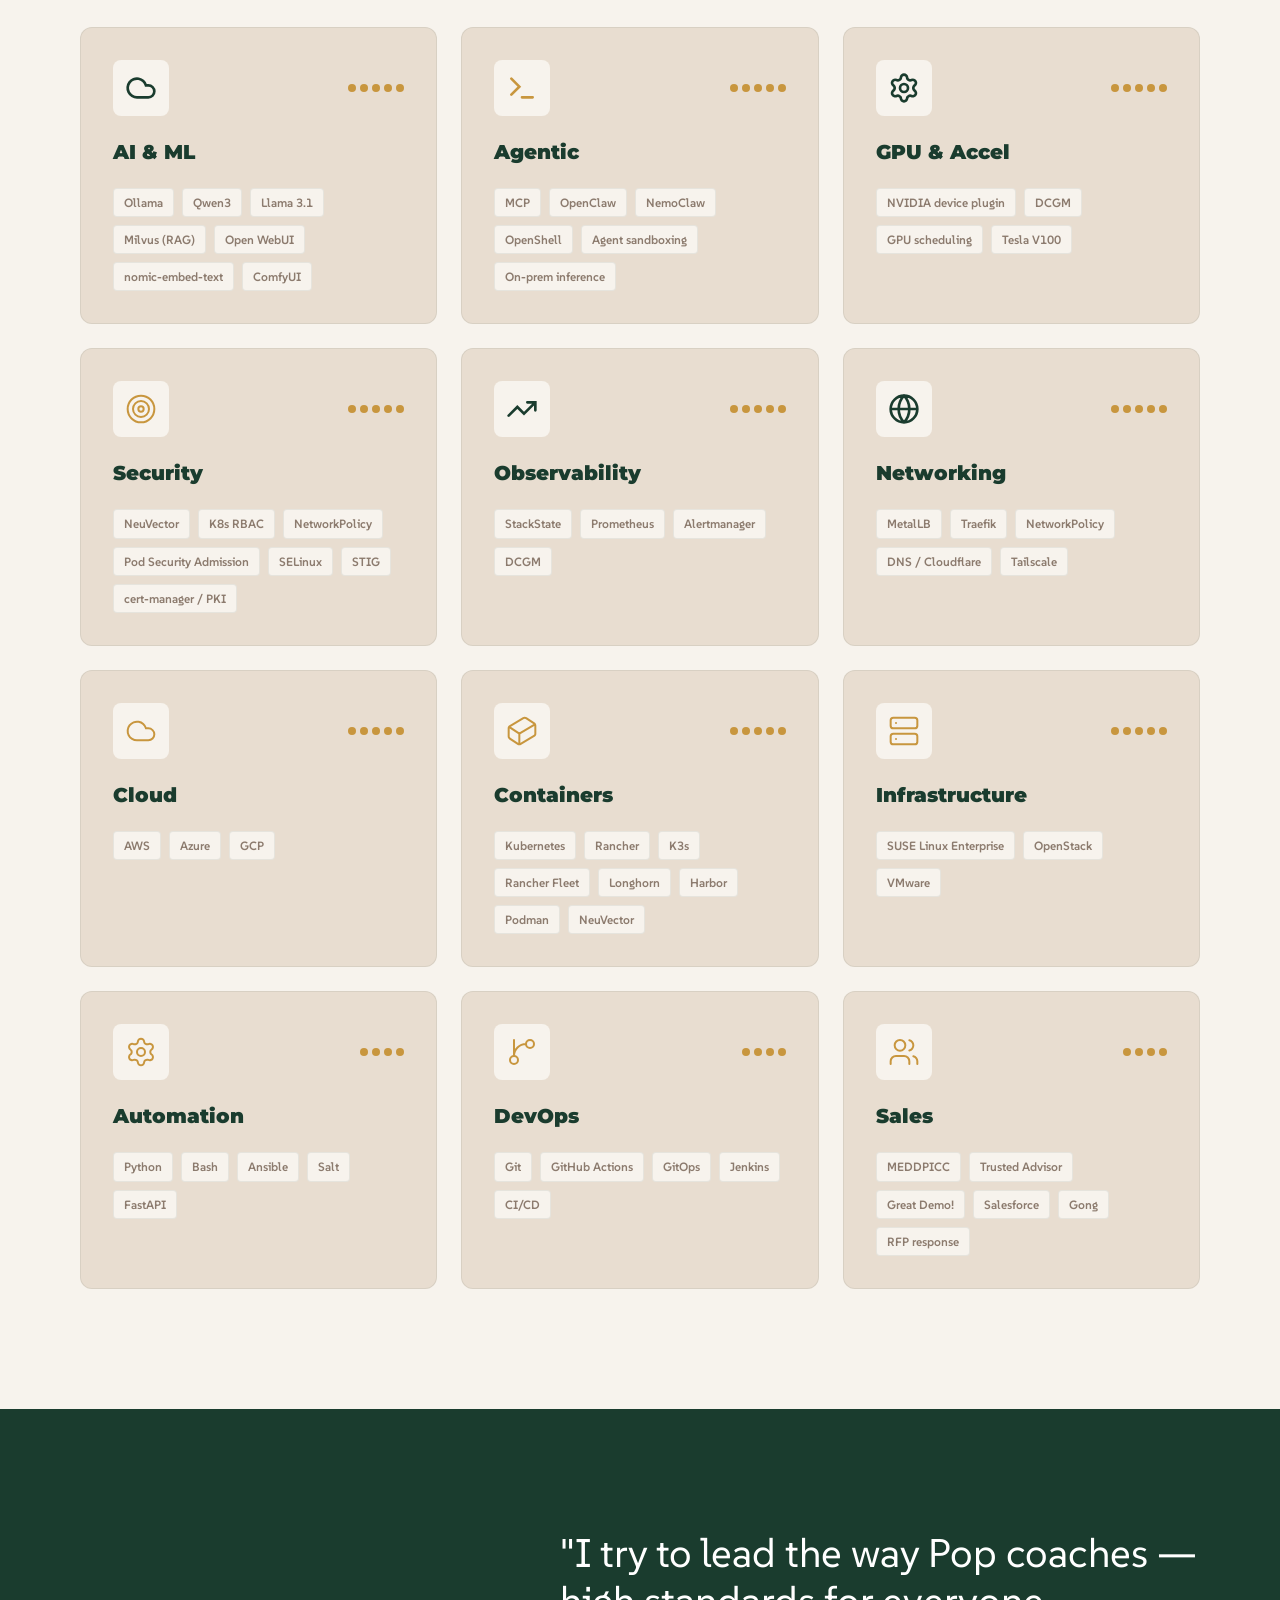
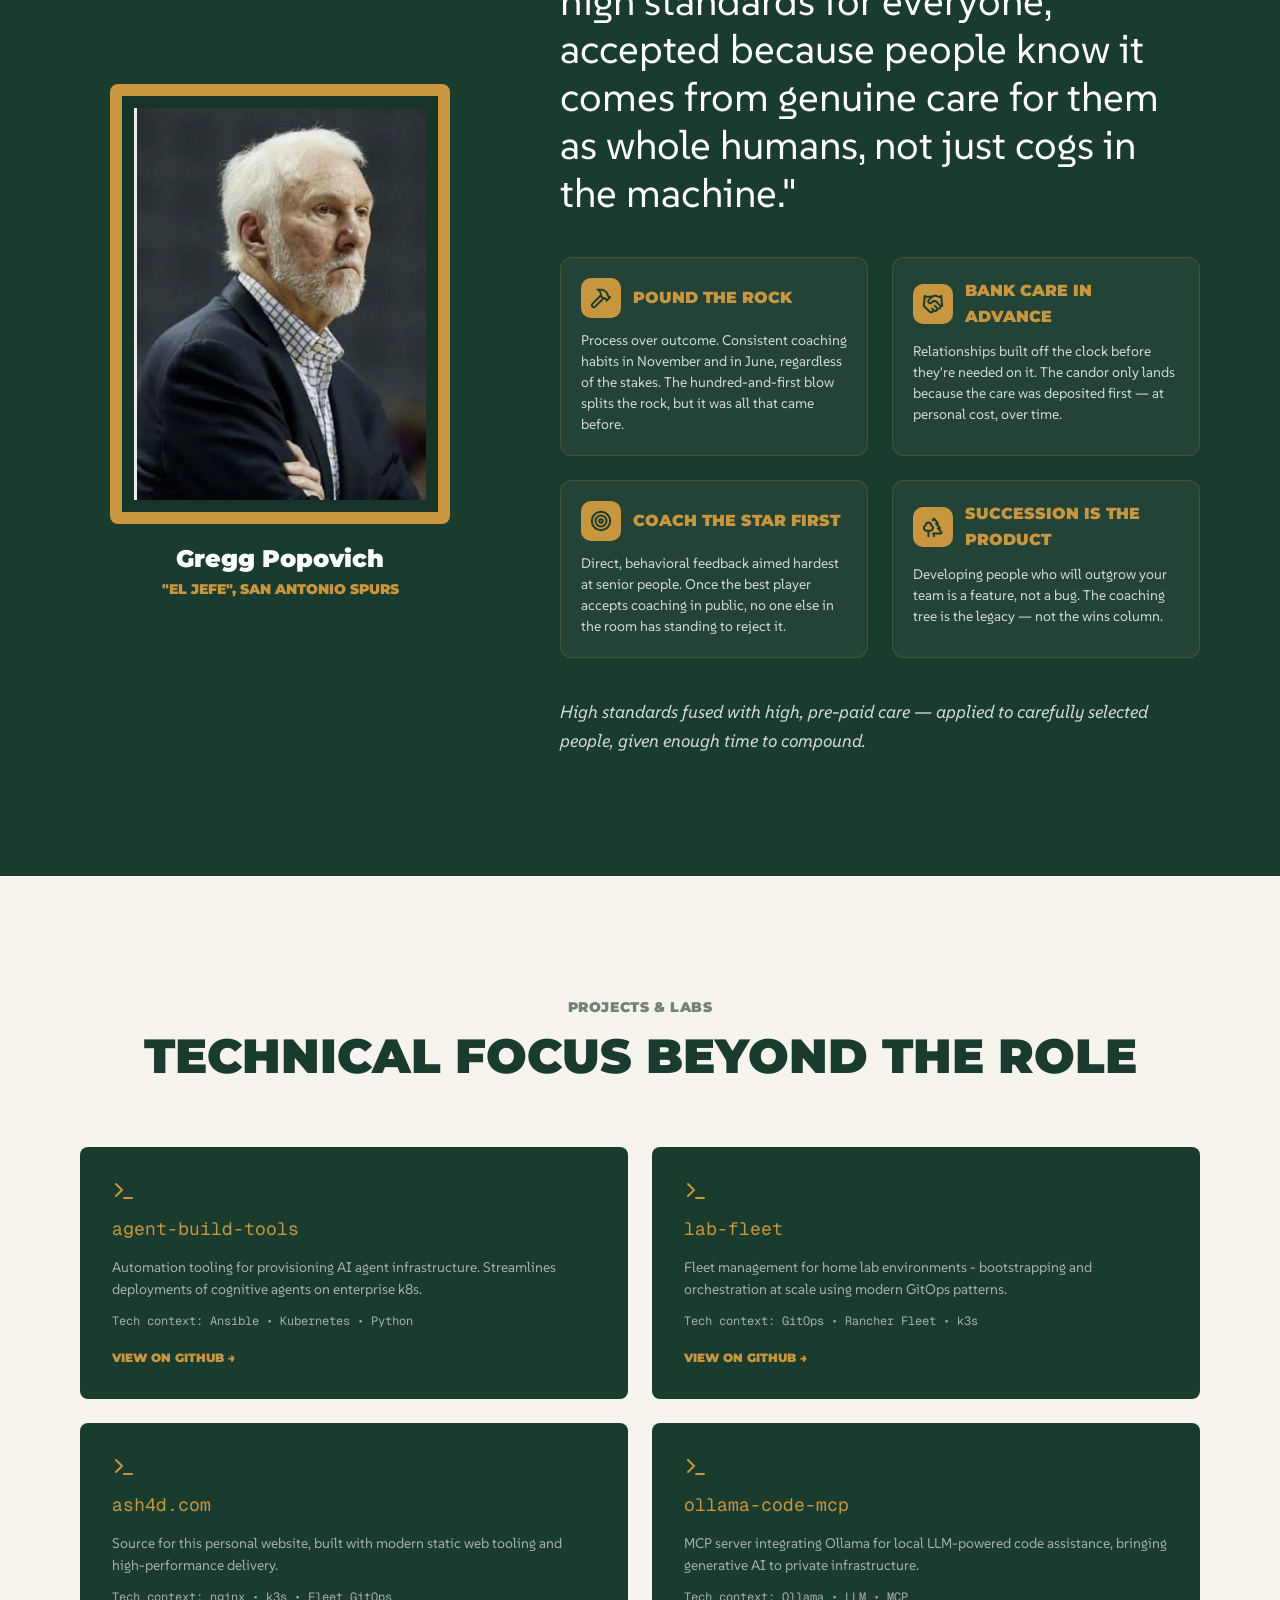
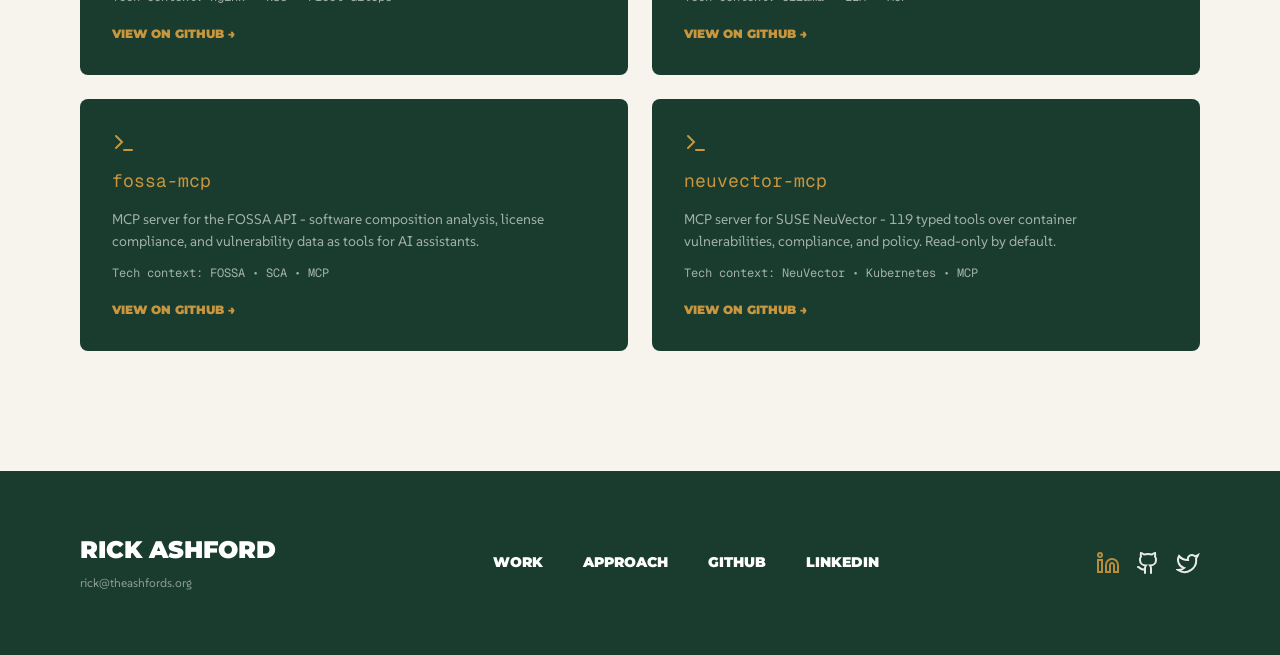
==== commit 56403cb0: "site: add fossa-mcp and neuvector-mcp project cards Co-Authored-By: Claude Fable 5 <noreply@anthropi" ====
--- a/site/index.html
+++ b/site/index.html
@@ -5,6 +5,18 @@
 <meta name="viewport" content="width=device-width, initial-scale=1">
 <title>Rick Ashford — Sales Engineering Leader</title>
 <meta name="description" content="Sales engineering leader with 17+ years building and leading high-performance SE organizations, inside a 27-year career in technology. Enterprise Linux, Kubernetes, identity and container security.">
+<meta property="og:title" content="Rick Ashford — Sales Engineering Leader">
+<meta property="og:description" content="The systems behind the résumé. Kubernetes, container security, and AI platforms — with a live lab and public repos.">
+<meta property="og:image" content="https://ash4d.com/img/ash4d_thumbnail.png">
+<meta property="og:image:width" content="1200">
+<meta property="og:image:height" content="630">
+<meta property="og:url" content="https://ash4d.com/">
+<meta property="og:type" content="website">
+<meta property="og:site_name" content="ash4d.com">
+<meta name="twitter:card" content="summary_large_image">
+<meta name="twitter:title" content="Rick Ashford — Sales Engineering Leader">
+<meta name="twitter:description" content="The systems behind the résumé. Kubernetes, container security, and AI platforms — with a live lab and public repos.">
+<meta name="twitter:image" content="https://ash4d.com/img/ash4d_thumbnail.png">
 <link rel="preconnect" href="https://fonts.googleapis.com">
 <link rel="preconnect" href="https://fonts.gstatic.com" crossorigin>
 <link href="https://fonts.googleapis.com/css2?family=Montserrat:wght@300;900&family=SUSE:ital,wght@0,400;0,600;0,700;0,800;1,400&family=Geist+Mono&display=swap" rel="stylesheet">
@@ -364,6 +376,20 @@
       <p class="pj-tech">Tech context: Ollama • LLM • MCP</p>
       <p class="pj-link">VIEW ON GITHUB →</p>
     </a>
+    <a class="project-card" href="https://github.com/darthzen/fossa-mcp">
+      <img src="img/v2/terminal.svg" alt="" width="24" height="24">
+      <p class="pj-name">fossa-mcp</p>
+      <p class="pj-desc">MCP server for the FOSSA API - software composition analysis, license compliance, and vulnerability data as tools for AI assistants.</p>
+      <p class="pj-tech">Tech context: FOSSA • SCA • MCP</p>
+      <p class="pj-link">VIEW ON GITHUB →</p>
+    </a>
+    <a class="project-card" href="https://github.com/darthzen/neuvector-mcp">
+      <img src="img/v2/terminal.svg" alt="" width="24" height="24">
+      <p class="pj-name">neuvector-mcp</p>
+      <p class="pj-desc">MCP server for SUSE NeuVector - 119 typed tools over container vulnerabilities, compliance, and policy. Read-only by default.</p>
+      <p class="pj-tech">Tech context: NeuVector • Kubernetes • MCP</p>
+      <p class="pj-link">VIEW ON GITHUB →</p>
+    </a>
   </div>
 </section>
 
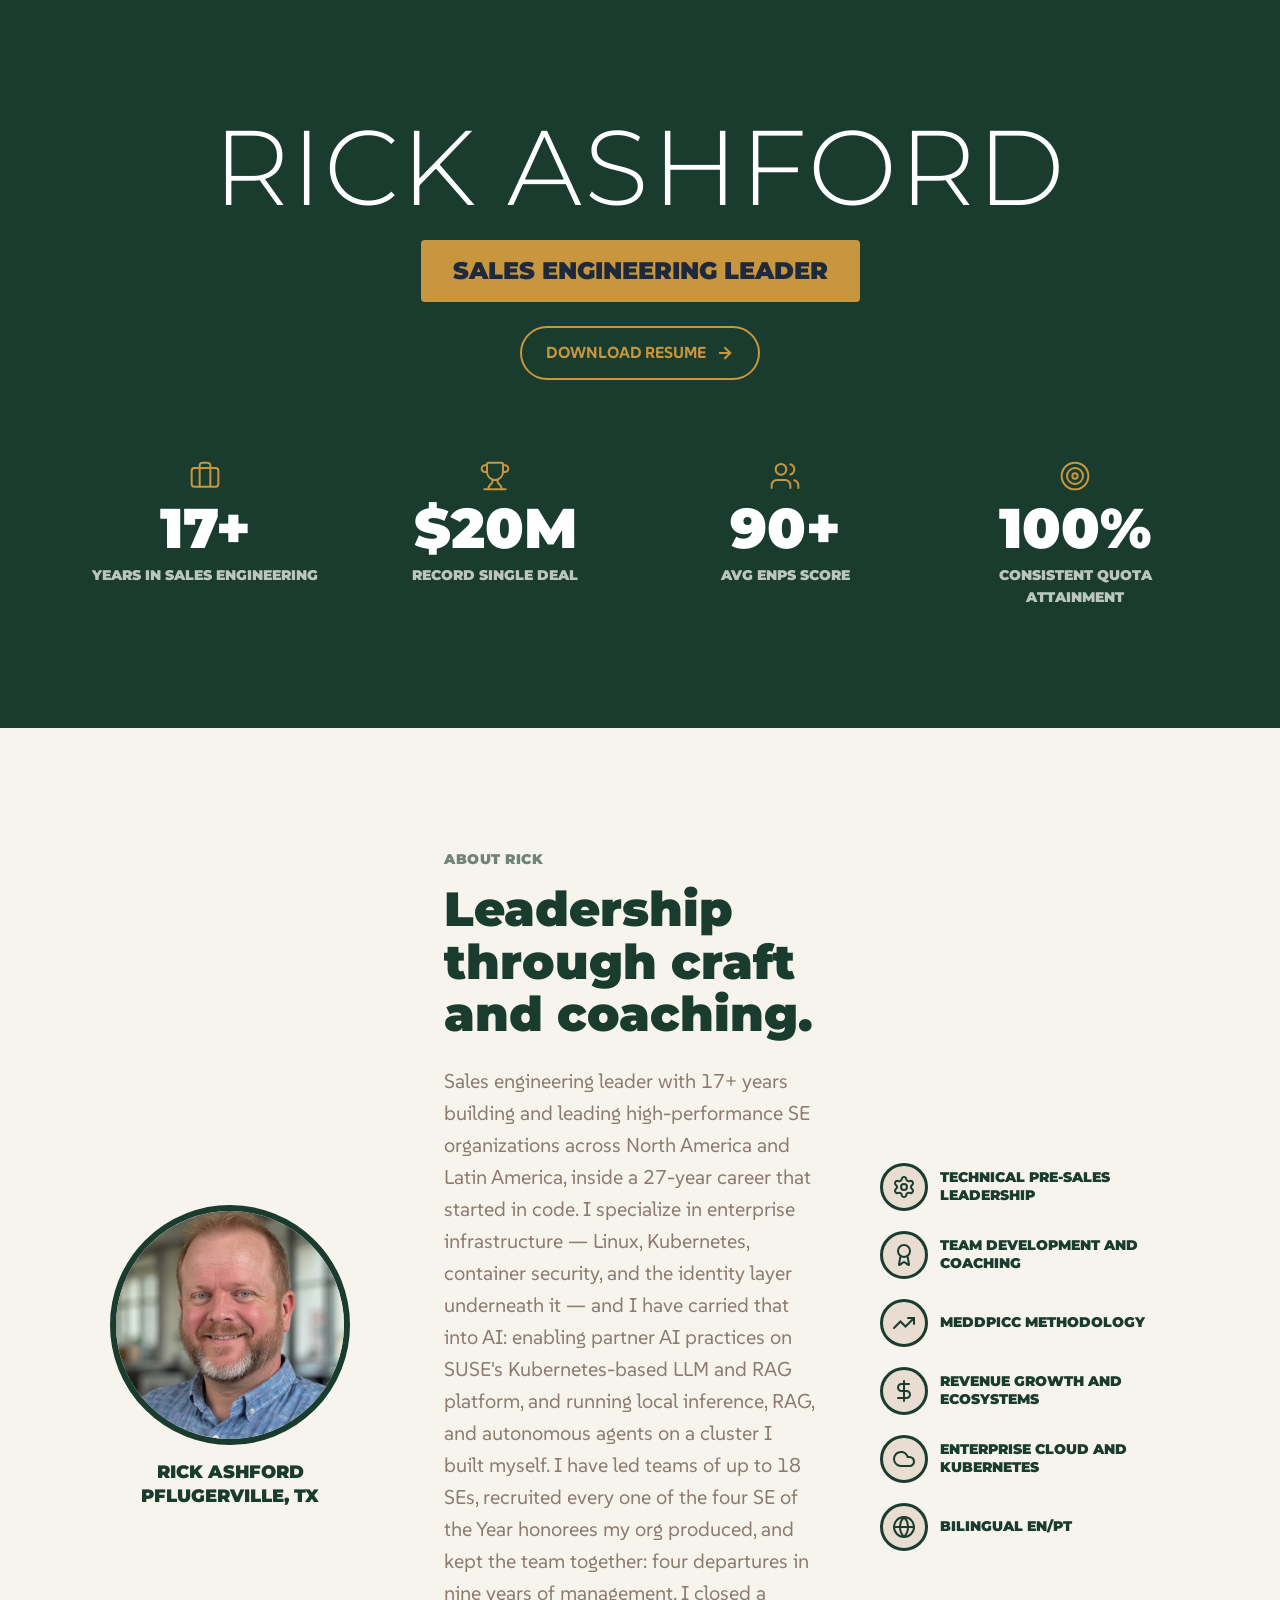
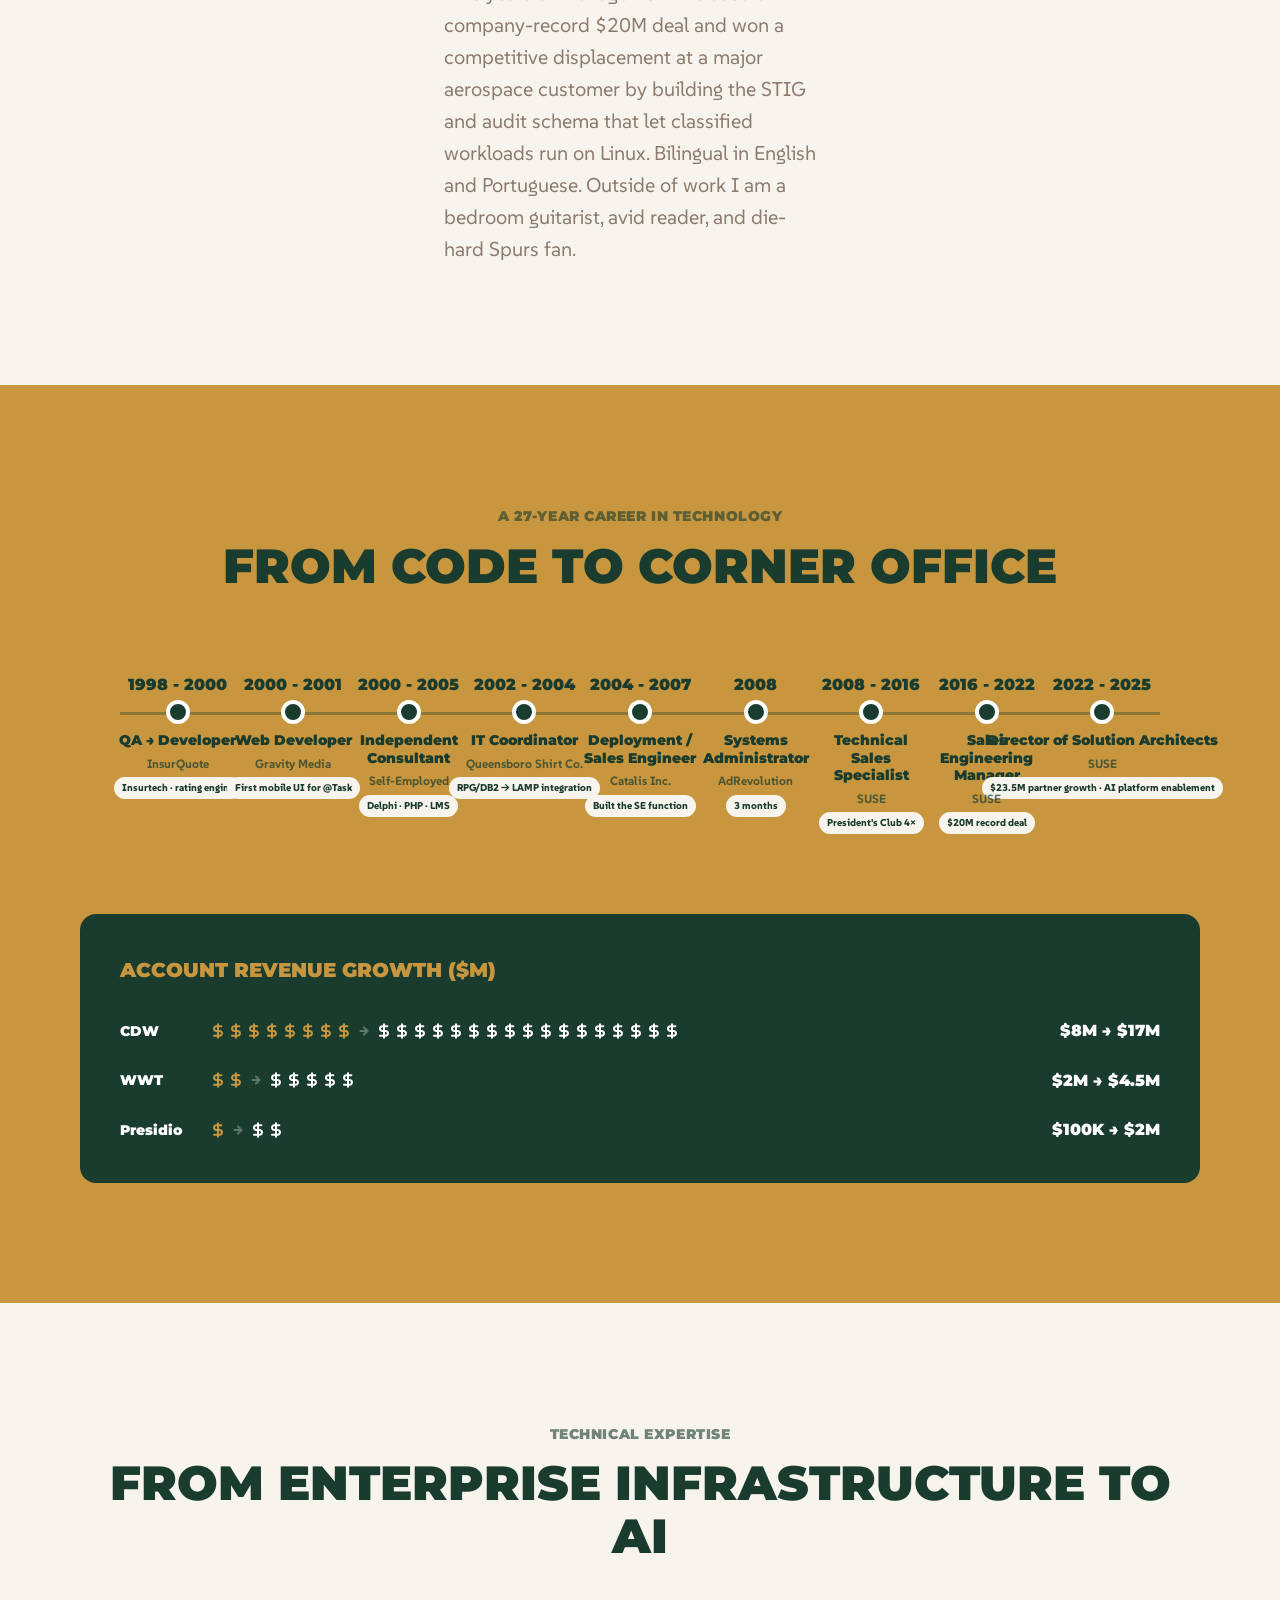
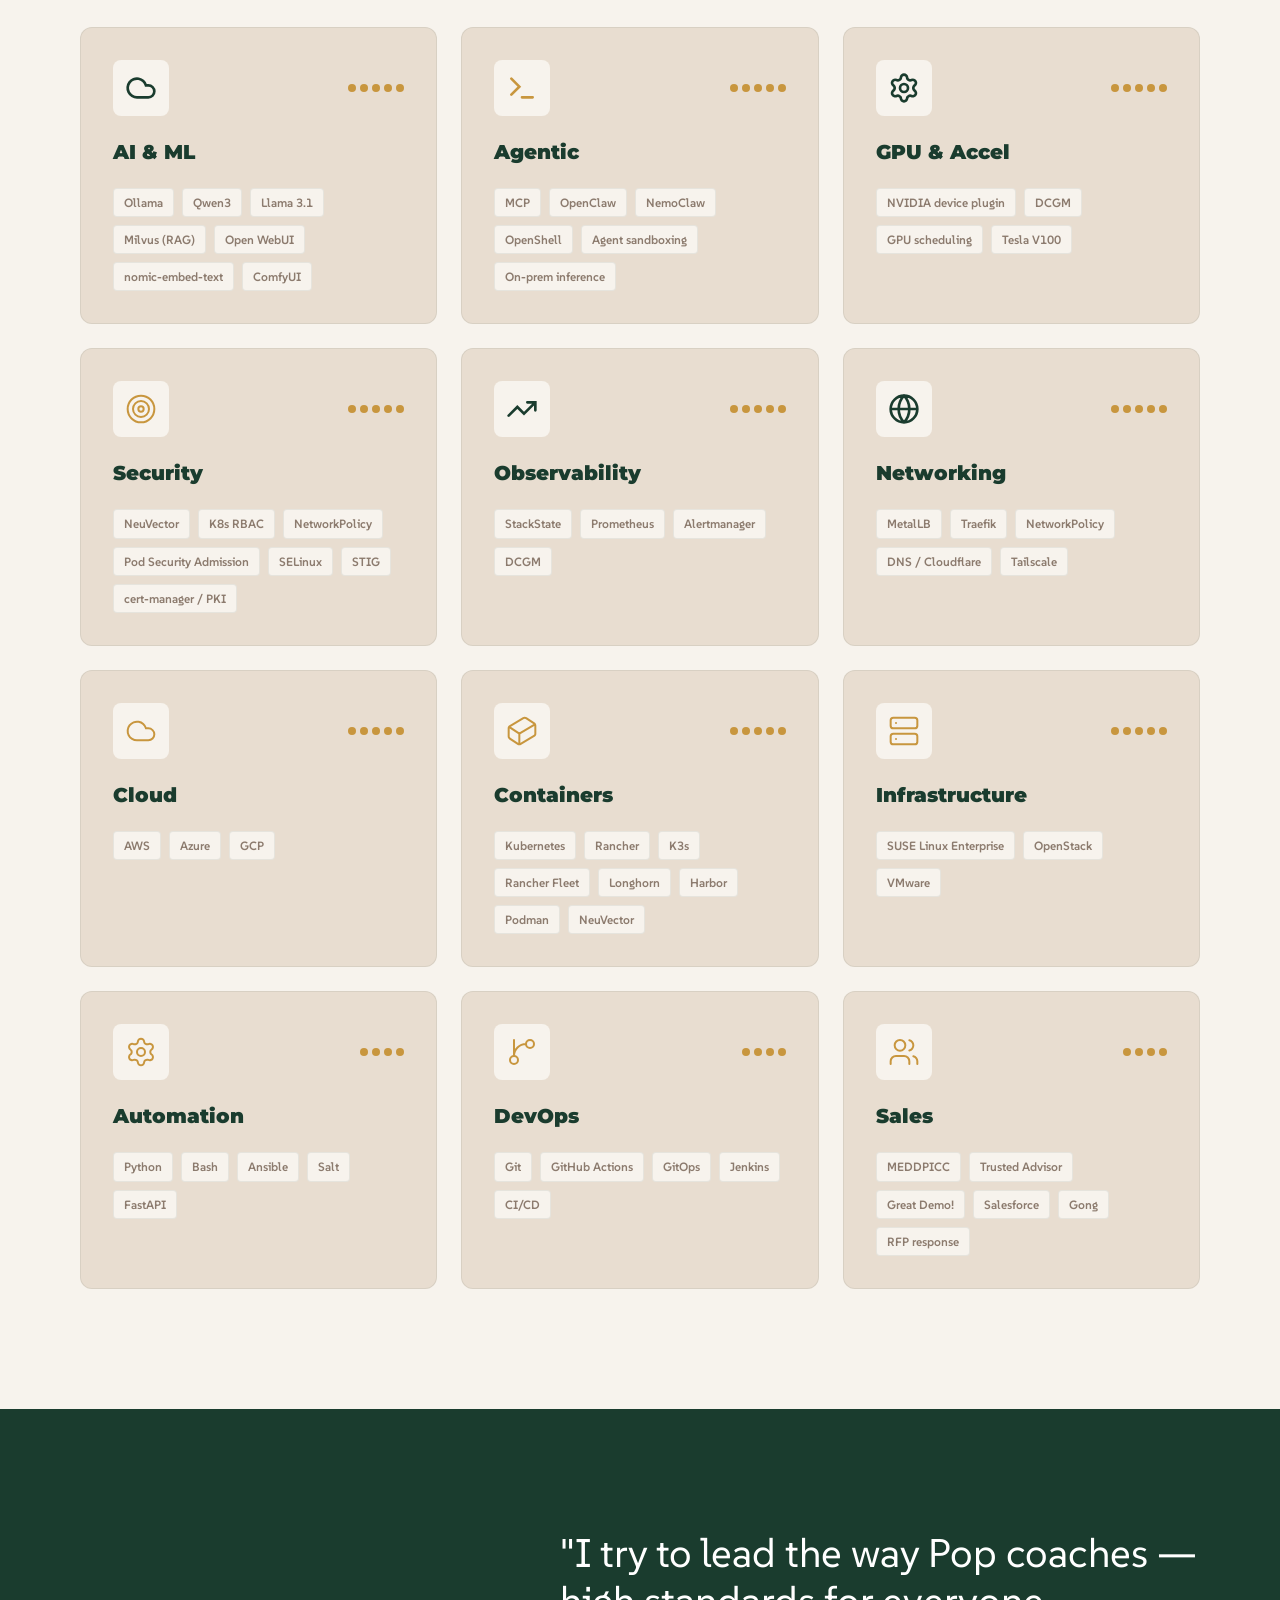
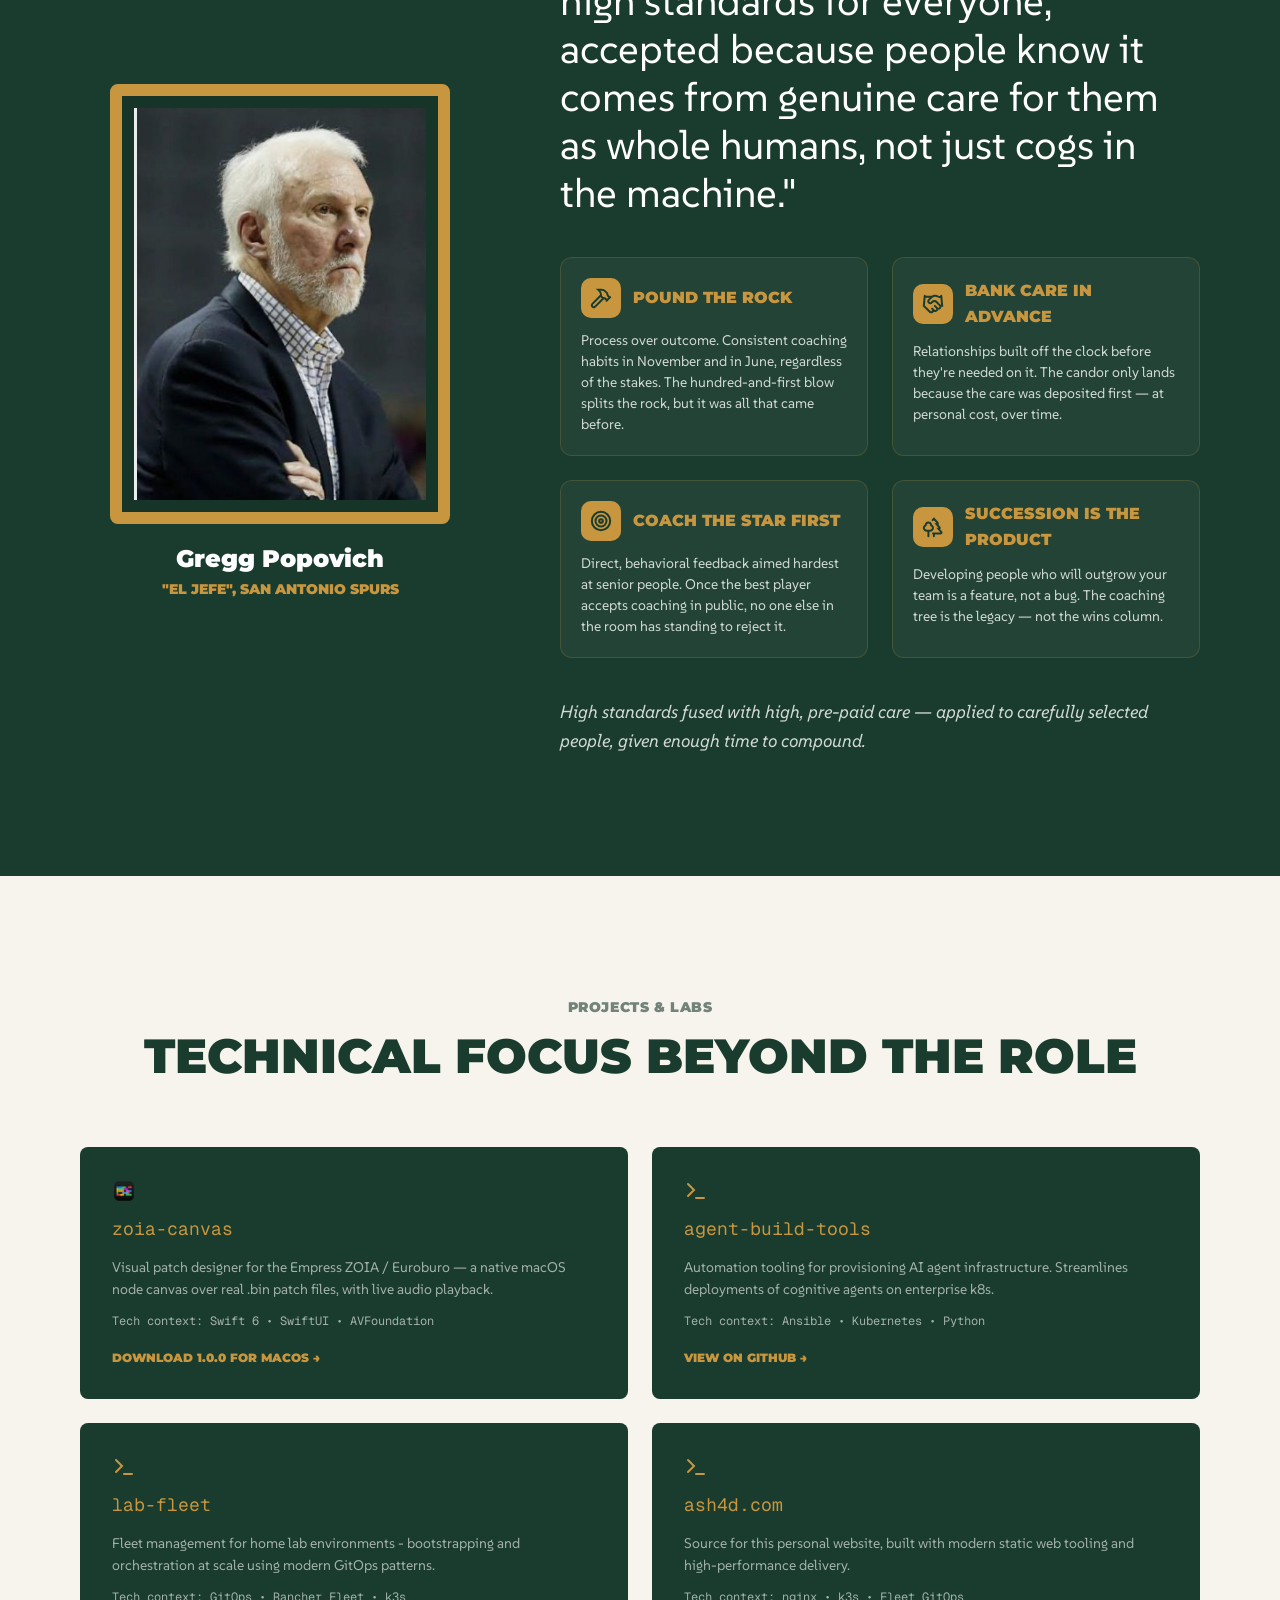
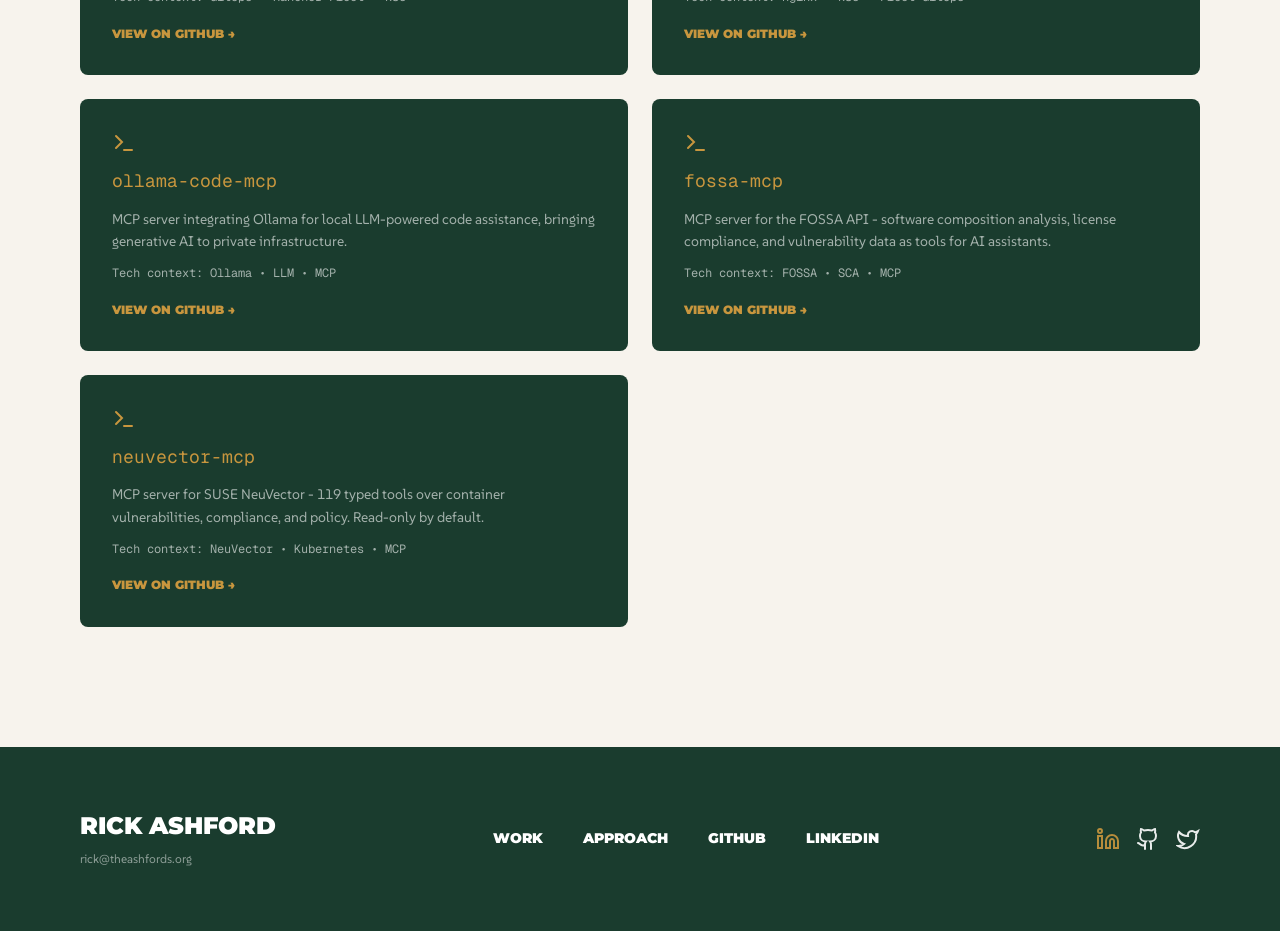
==== commit f6cc5aa2: "site: zoia-canvas project card with 1.0.0 macOS download Links to the GitHub release (latest); card " ====
--- a/site/index.html
+++ b/site/index.html
@@ -348,6 +348,13 @@
     <h2>TECHNICAL FOCUS BEYOND THE ROLE</h2>
   </div>
   <div class="projects-grid">
+    <a class="project-card" href="https://github.com/darthzen/zoia-canvas/releases/latest">
+      <img src="img/zoiacanvas.png" alt="" width="24" height="24">
+      <p class="pj-name">zoia-canvas</p>
+      <p class="pj-desc">Visual patch designer for the Empress ZOIA / Euroburo — a native macOS node canvas over real .bin patch files, with live audio playback.</p>
+      <p class="pj-tech">Tech context: Swift 6 • SwiftUI • AVFoundation</p>
+      <p class="pj-link">DOWNLOAD 1.0.0 FOR MACOS →</p>
+    </a>
     <a class="project-card" href="https://github.com/darthzen/agent-build-tools">
       <img src="img/v2/terminal.svg" alt="" width="24" height="24">
       <p class="pj-name">agent-build-tools</p>
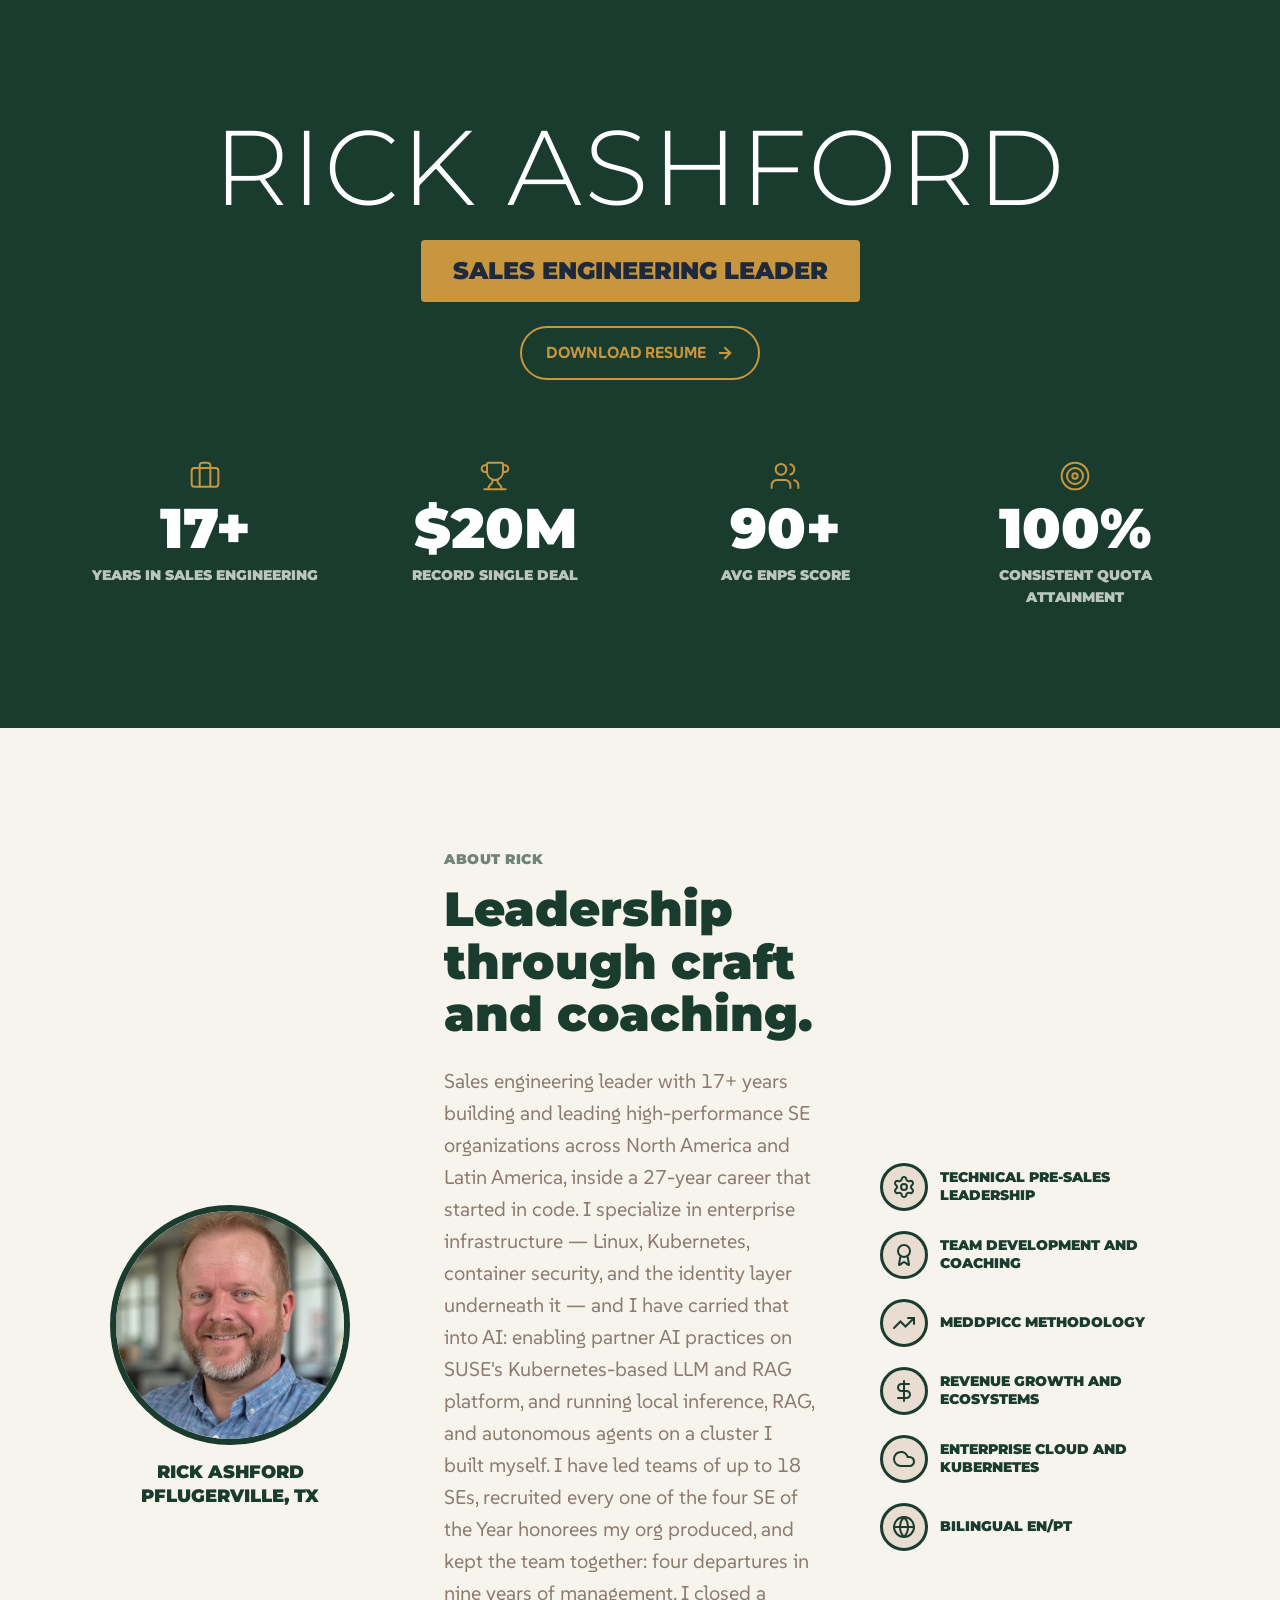
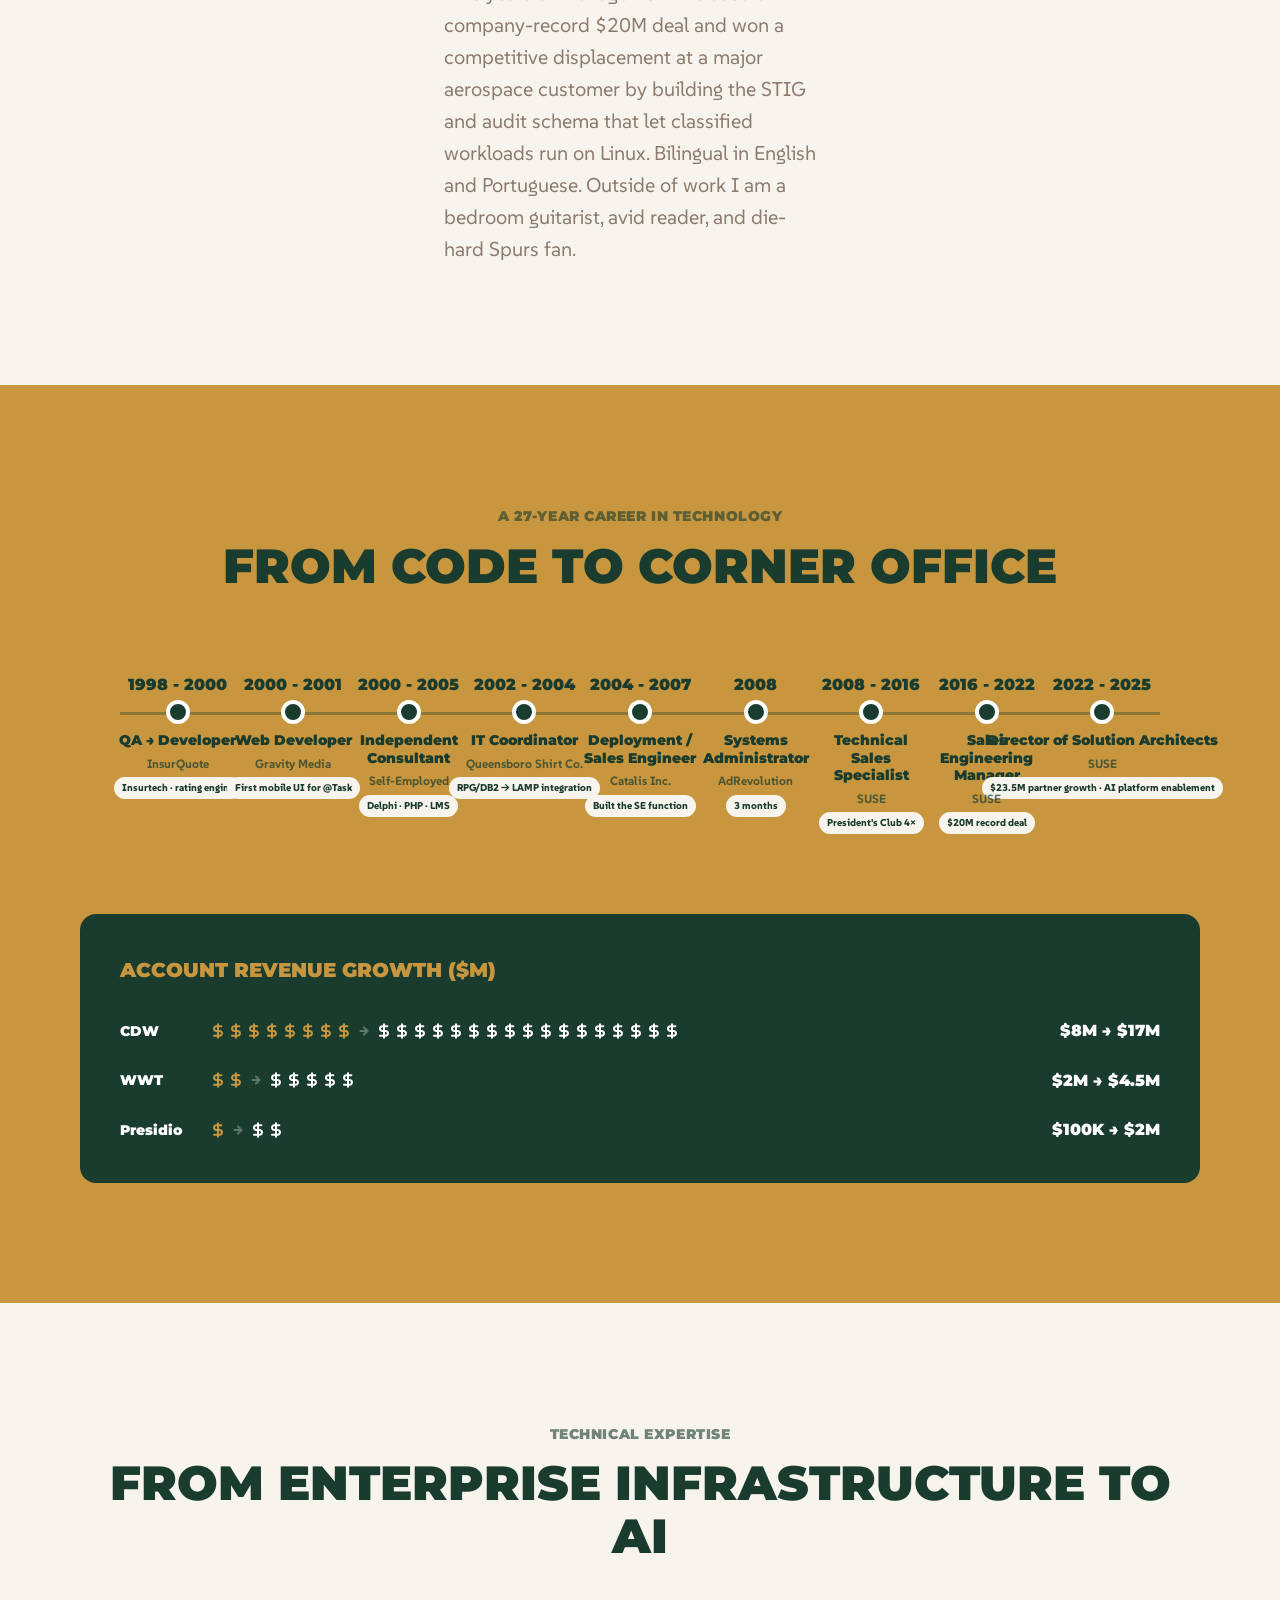
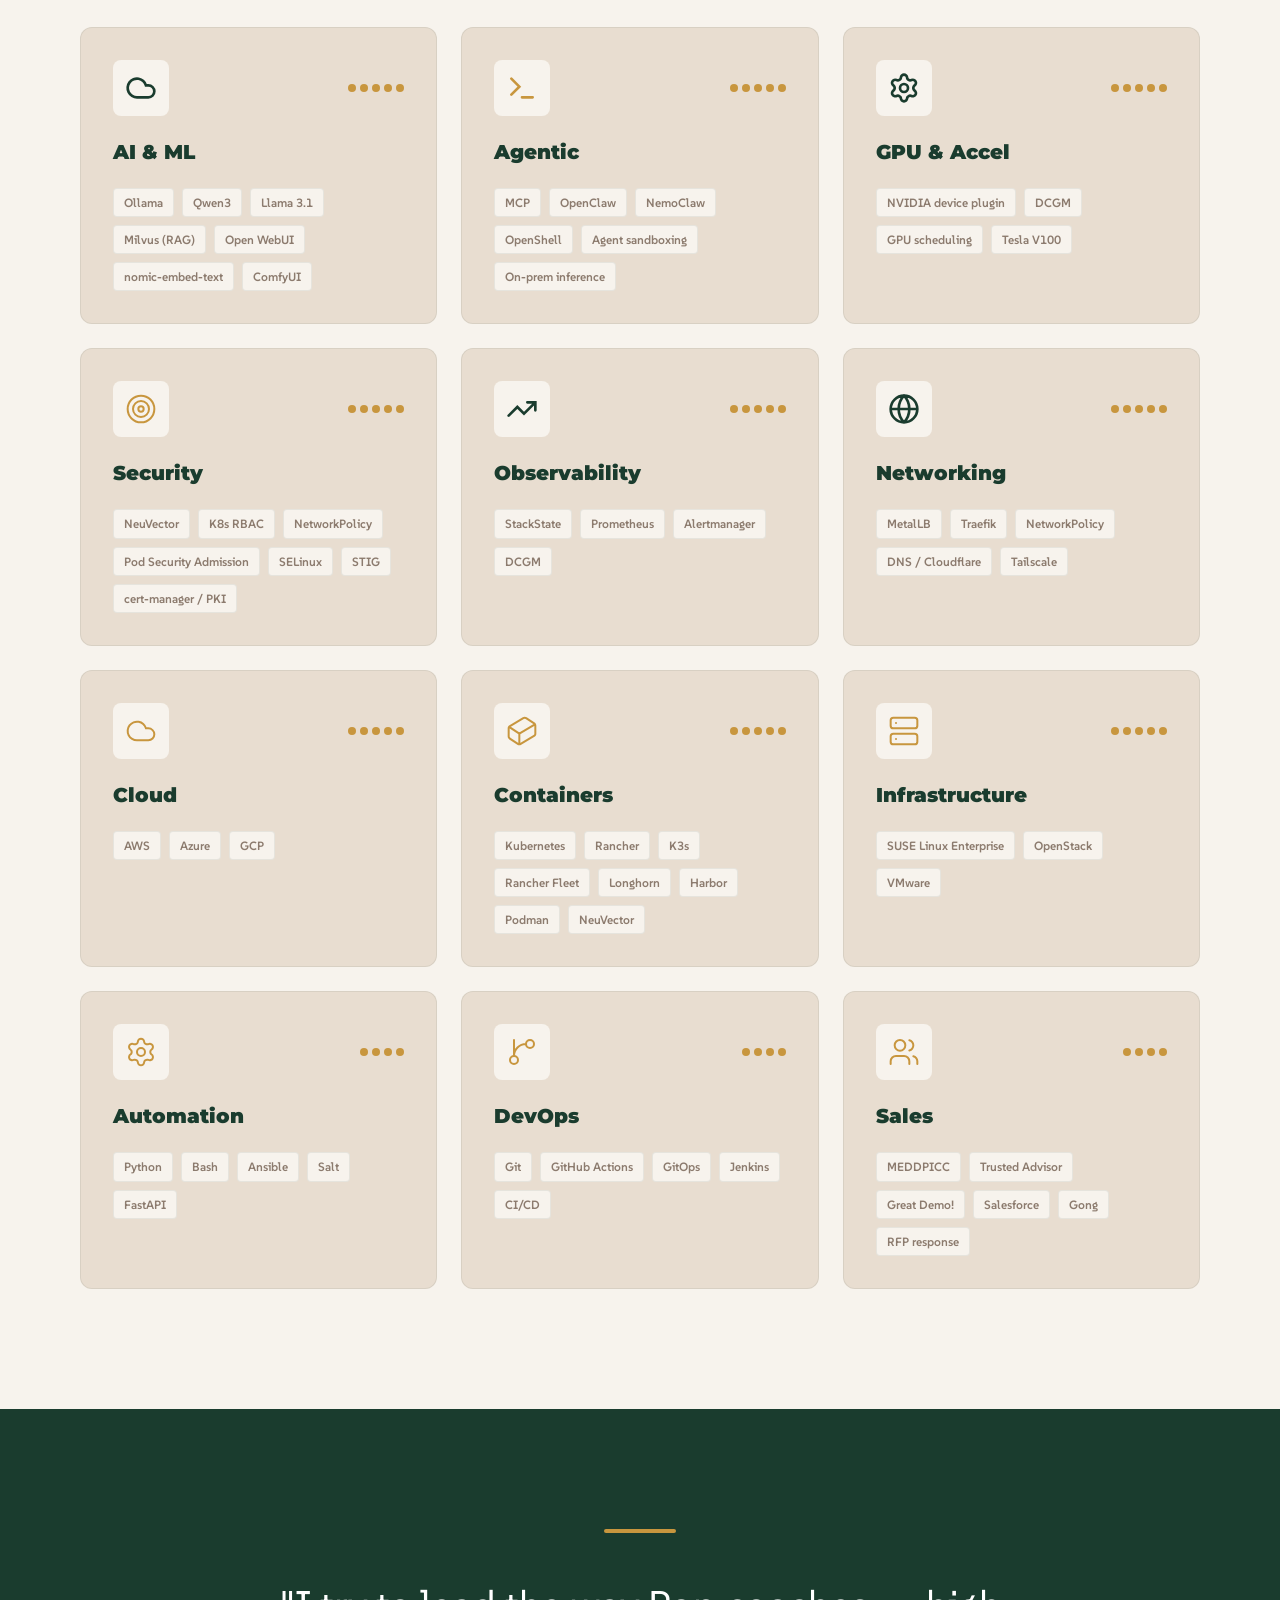
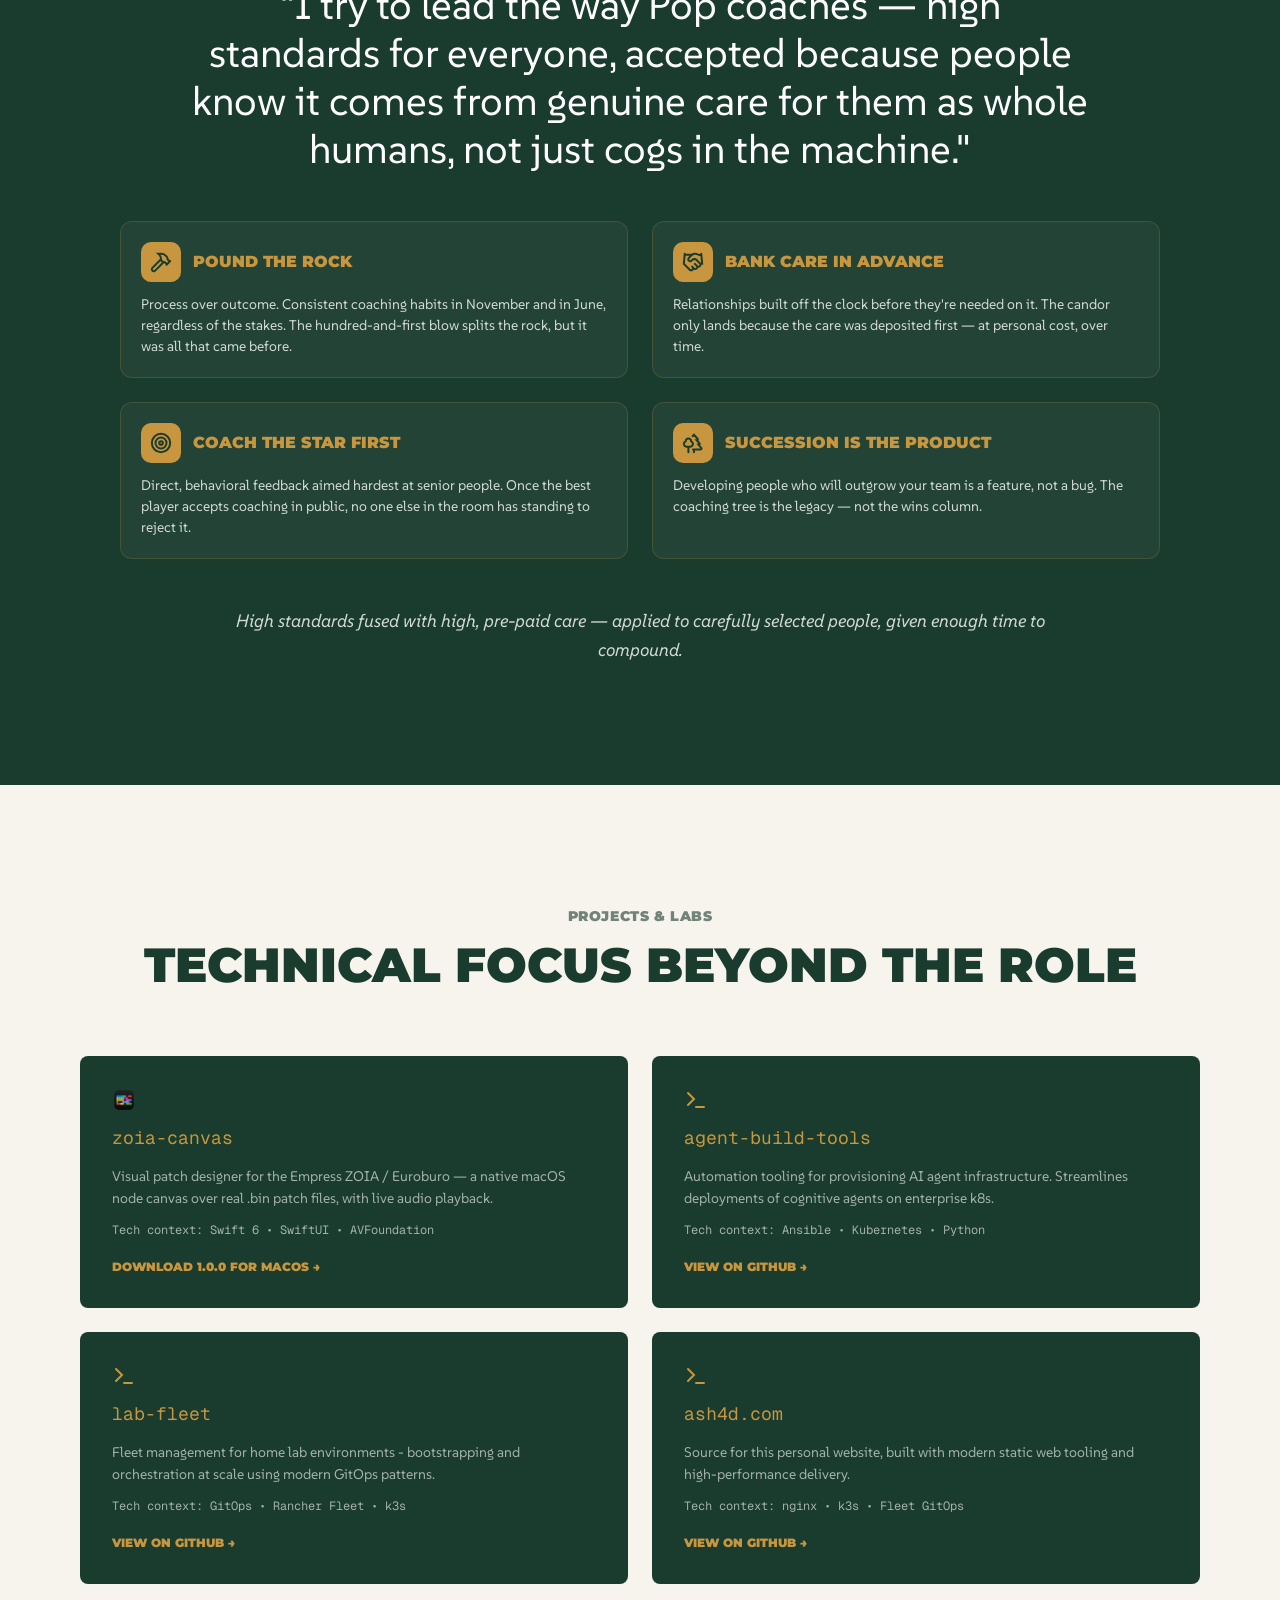
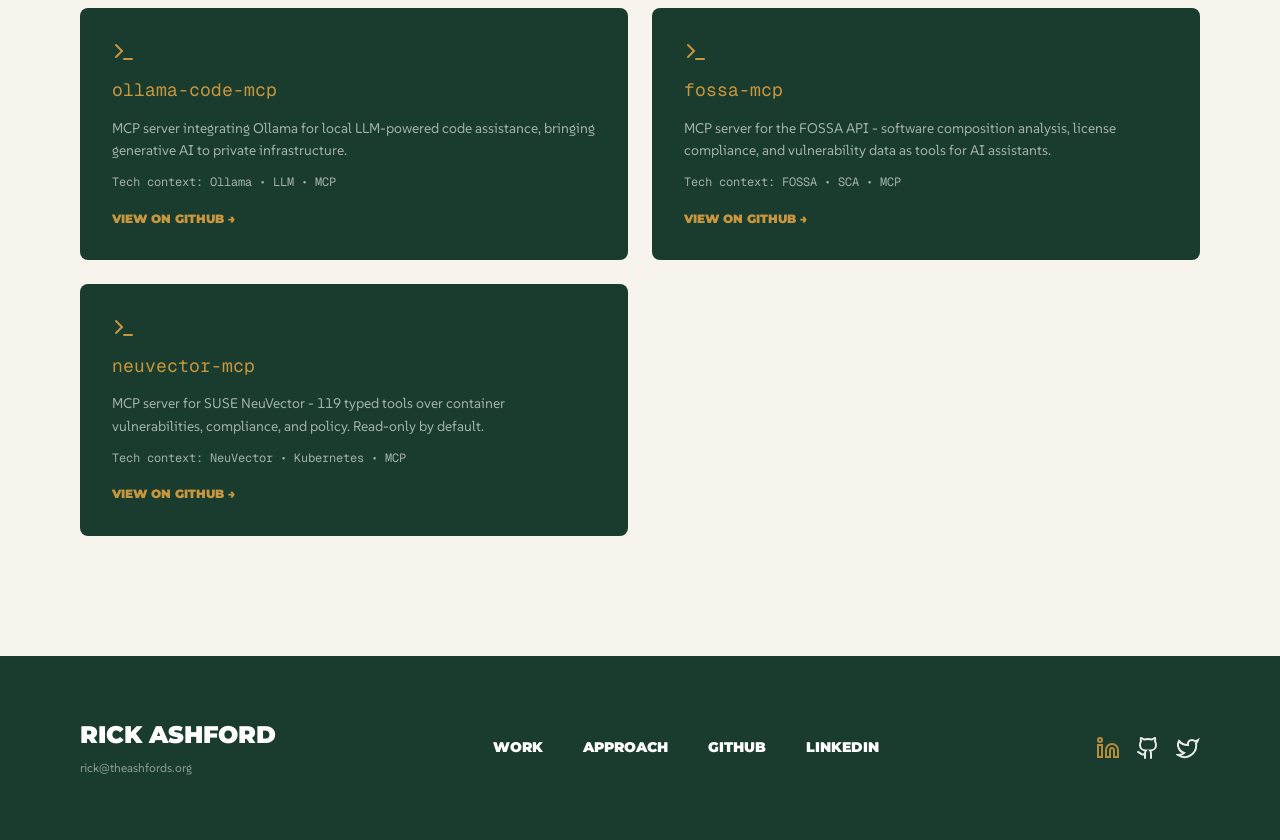
==== commit 37135f2b: "site: drop the Popovich photo and recentre the philosophy section PicRights, acting for The Associat" ====
--- a/site/index.html
+++ b/site/index.html
@@ -297,15 +297,6 @@
 </section>
 
 <section class="philosophy" id="approach">
-  <div class="pop-col">
-    <div class="pop-frame">
-      <img src="img/pop.jpg" alt="Gregg Popovich">
-    </div>
-    <div class="pop-caption">
-      <p class="pop-name">Gregg Popovich</p>
-      <p class="pop-role">"El Jefe", San Antonio Spurs</p>
-    </div>
-  </div>
   <div class="phil-col">
     <blockquote>"I try to lead the way Pop coaches — high standards for everyone, accepted because people know it comes from genuine care for them as whole humans, not just cogs in the machine."</blockquote>
     <div class="principles">
--- a/site/style.css
+++ b/site/style.css
@@ -345,51 +345,36 @@
 .philosophy {
   background: var(--green);
   display: flex;
-  align-items: center;
-  gap: 80px;
-}
-.pop-col {
-  width: 400px;
-  flex-shrink: 0;
-  display: flex;
-  flex-direction: column;
-  align-items: center;
-  gap: 16px;
-}
-.pop-frame {
-  width: 340px;
-  height: 440px;
-  border: 12px solid var(--gold);
-  border-radius: 8px;
-  padding: 12px;
-  background: rgba(0, 0, 0, 0.13);
-}
-.pop-frame img { width: 100%; height: 100%; object-fit: cover; display: block; }
-.pop-caption { text-align: center; }
-.pop-name { font-family: var(--font-display); font-weight: 900; font-size: 24px; color: #ffffff; }
-.pop-role {
-  font-family: var(--font-display);
-  font-weight: 900;
-  font-size: 14px;
-  text-transform: uppercase;
-  color: var(--gold);
+  justify-content: center;
 }
 .phil-col {
-  flex: 1;
-  display: flex;
-  flex-direction: column;
-  gap: 40px;
+  width: 100%;
+  max-width: 1040px;
+  display: flex;
+  flex-direction: column;
+  align-items: center;
+  gap: 48px;
+}
+.phil-col::before {
+  content: "";
+  width: 72px;
+  height: 4px;
+  border-radius: 2px;
+  background: var(--gold);
 }
 .philosophy blockquote {
   font-size: 40px;
   line-height: 1.2;
   color: #ffffff;
   font-weight: 400;
+  max-width: 900px;
+  text-align: center;
 }
 .principles {
   display: grid;
   grid-template-columns: repeat(2, 1fr);
   gap: 24px;
+  width: 100%;
 }
 .principle {
   background: rgba(255, 255, 255, 0.04);
@@ -419,7 +404,14 @@
   color: var(--gold);
 }
 .pr-body { font-size: 14px; line-height: 1.5; color: rgba(255, 255, 255, 0.8); }
-.phil-close { font-style: italic; font-size: 18px; line-height: 1.6; color: rgba(255, 255, 255, 0.8); }
+.phil-close {
+  font-style: italic;
+  font-size: 18px;
+  line-height: 1.6;
+  color: rgba(255, 255, 255, 0.8);
+  max-width: 820px;
+  text-align: center;
+}
 
 /* ---------- projects ---------- */
 .projects { background: var(--cream); }
@@ -500,7 +492,6 @@
   .timeline::before { display: none; }
   .tl-item { flex: 1 1 25%; min-width: 160px; }
   .expertise-grid { grid-template-columns: repeat(2, 1fr); }
-  .philosophy { flex-direction: column; }
   .philosophy blockquote { font-size: 32px; }
   .projects-grid { grid-template-columns: 1fr; }
   h2 { font-size: 40px; }
@@ -517,7 +508,6 @@
   .rev-val { width: 100%; }
   .expertise-grid { grid-template-columns: 1fr; }
   .principles { grid-template-columns: 1fr; }
-  .pop-frame { width: 100%; max-width: 340px; }
   .footer { flex-direction: column; }
   .ft-nav { flex-wrap: wrap; gap: 24px; justify-content: center; }
   h2 { font-size: 32px; }
